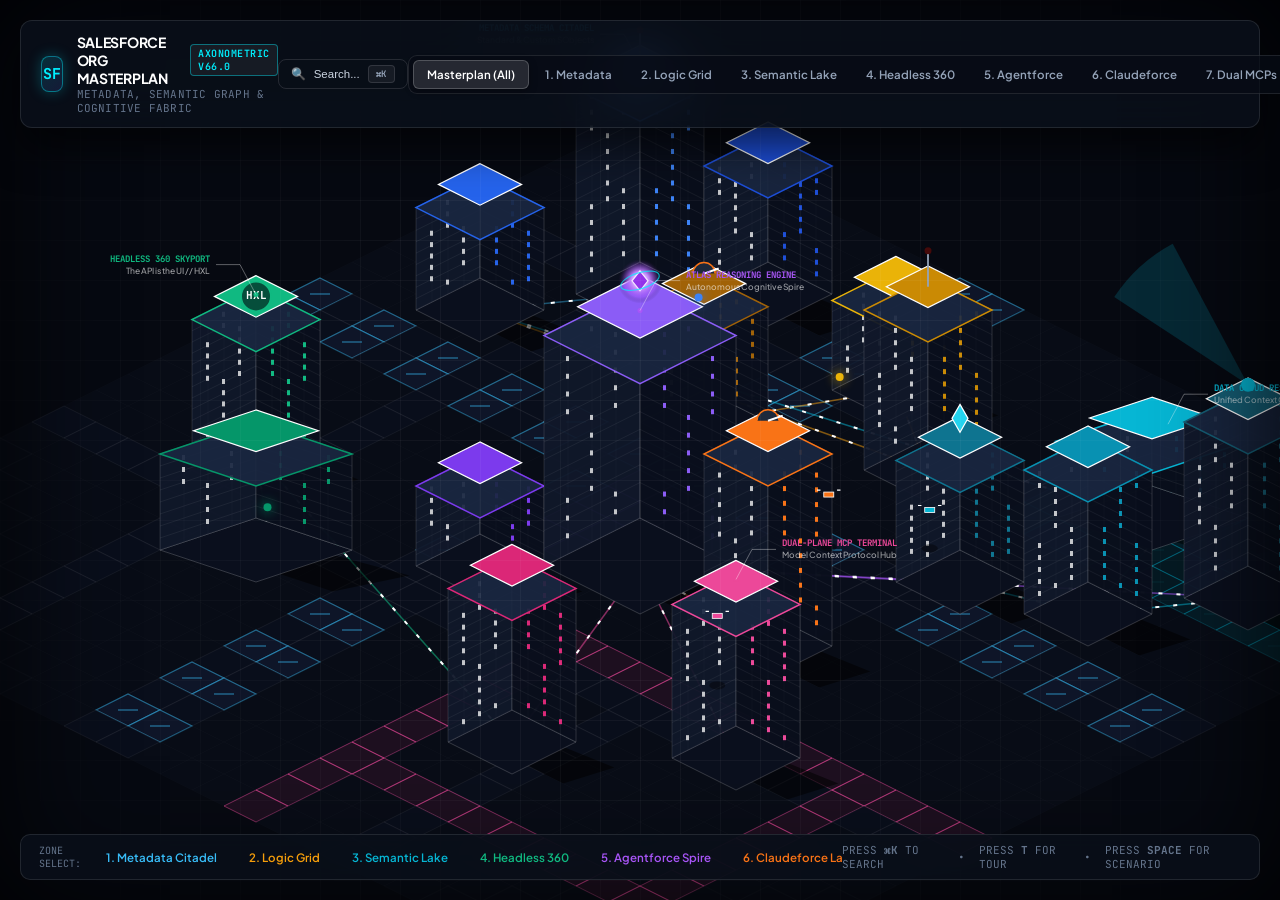
==== standalone.html @ cb97b86b "feat: Salesforce Org Axonometric Masterplan (2.5D visualizer, guided tour, command palette, simulati" ====
<!DOCTYPE html>
<html lang="en">
<head>
  <meta charset="UTF-8" />
  <meta name="viewport" content="width=device-width, initial-scale=1.0" />
  <title>Salesforce Org Axonometric Masterplan // Architectural Visualizer</title>
  <style>
    /* ==========================================================================
   Salesforce Architecture Axonometric Masterplan - Architectural Drafting UI
   Swiss International Style / Modern Architectural Axonometric Aesthetic
   ========================================================================== */

@import url('https://fonts.googleapis.com/css2?family=Plus+Jakarta+Sans:wght@300;400;500;600;700;800&family=JetBrains+Mono:ital,wght@0,300;0,400;0,500;0,600;1,400&display=swap');

:root {
  --canvas-bg: #090d16;
  --drafting-board: #060911;
  --grid-line: rgba(255, 255, 255, 0.05);
  --grid-major: rgba(255, 255, 255, 0.12);
  
  --ui-bg: rgba(10, 15, 26, 0.88);
  --ui-surface: rgba(15, 23, 40, 0.94);
  --ui-card: rgba(18, 27, 46, 0.75);
  --ui-border: rgba(255, 255, 255, 0.1);
  --ui-border-active: rgba(56, 189, 248, 0.45);

  --text-primary: #f8fafc;
  --text-secondary: #94a3b8;
  --text-muted: #64748b;

  --arch-cyan: #00f0ff;
  --arch-blue: #38bdf8;
  --arch-indigo: #6366f1;
  --arch-purple: #a855f7;
  --arch-emerald: #10b981;
  --arch-amber: #f59e0b;
  --arch-vermilion: #ff453a;
  --arch-pink: #ec4899;

  --font-sans: 'Plus Jakarta Sans', -apple-system, BlinkMacSystemFont, 'Segoe UI', sans-serif;
  --font-mono: 'JetBrains Mono', monospace;
}

*, *::before, *::after {
  box-sizing: border-box;
}

html, body {
  margin: 0;
  padding: 0;
  width: 100%;
  height: 100%;
  overflow: hidden;
  background-color: var(--drafting-board);
  color: var(--text-primary);
  font-family: var(--font-sans);
  user-select: none;
  position: relative;
  -webkit-font-smoothing: antialiased;
}

/* Background Canvas */
#city-canvas {
  position: absolute !important;
  top: 0 !important;
  left: 0 !important;
  width: 100% !important;
  height: 100% !important;
  display: block !important;
  z-index: 1 !important;
  background-color: var(--drafting-board);
  cursor: grab;
}

#city-canvas:active {
  cursor: grabbing;
}

/* Architectural Drafting Grid Overlay */
.drafting-grid {
  position: absolute;
  inset: 0;
  pointer-events: none;
  z-index: 2;
  background-image: 
    linear-gradient(to right, var(--grid-line) 1px, transparent 1px),
    linear-gradient(to bottom, var(--grid-line) 1px, transparent 1px);
  background-size: 40px 40px;
  mask-image: radial-gradient(circle at center, black 40%, transparent 95%);
  -webkit-mask-image: radial-gradient(circle at center, black 40%, transparent 95%);
  opacity: 0.8;
}

/* Drafting Vellum Vignette */
.vellum-vignette {
  position: absolute;
  inset: 0;
  pointer-events: none;
  z-index: 5;
  box-shadow: inset 0 0 120px rgba(0, 0, 0, 0.85);
}

/* Top Architectural Navigation Bar */
.arch-header {
  position: absolute;
  top: 20px;
  left: 20px;
  right: 20px;
  z-index: 25;
  display: flex;
  align-items: center;
  justify-content: space-between;
  padding: 12px 20px;
  background: var(--ui-bg);
  backdrop-filter: blur(24px);
  -webkit-backdrop-filter: blur(24px);
  border: 1px solid var(--ui-border);
  border-radius: 12px;
  box-shadow: 0 20px 40px rgba(0, 0, 0, 0.6);
}

/* Brand Identity */
.arch-brand {
  display: flex;
  align-items: center;
  gap: 14px;
}

.arch-logo {
  width: 36px;
  height: 36px;
  border-radius: 8px;
  background: linear-gradient(135deg, rgba(0, 240, 255, 0.15) 0%, rgba(99, 102, 241, 0.15) 100%);
  border: 1px solid rgba(0, 240, 255, 0.4);
  display: flex;
  align-items: center;
  justify-content: center;
  font-family: var(--font-mono);
  font-size: 15px;
  font-weight: 700;
  color: var(--arch-cyan);
  box-shadow: 0 0 14px rgba(0, 240, 255, 0.25);
}

.arch-title {
  font-size: 14px;
  font-weight: 700;
  letter-spacing: -0.02em;
  color: #ffffff;
  display: flex;
  align-items: center;
  gap: 8px;
}

.arch-subtitle {
  font-size: 11px;
  color: var(--text-muted);
  font-family: var(--font-mono);
  letter-spacing: 0.02em;
}

/* Datum Tag / Pill */
.datum-tag {
  font-size: 10px;
  font-family: var(--font-mono);
  font-weight: 600;
  padding: 2px 7px;
  border-radius: 4px;
  text-transform: uppercase;
  letter-spacing: 0.05em;
  background: rgba(255, 255, 255, 0.06);
  border: 1px solid rgba(255, 255, 255, 0.12);
  color: var(--text-secondary);
}

/* Segmented Program Filter */
.program-selector {
  display: flex;
  align-items: center;
  gap: 3px;
  background: rgba(8, 12, 22, 0.7);
  padding: 4px;
  border-radius: 9px;
  border: 1px solid var(--ui-border);
}

.program-btn {
  padding: 6px 13px;
  border-radius: 6px;
  font-size: 11.5px;
  font-weight: 600;
  color: var(--text-secondary);
  background: transparent;
  border: none;
  cursor: pointer;
  transition: all 0.15s ease;
  white-space: nowrap;
  font-family: var(--font-sans);
}

.program-btn:hover {
  color: #ffffff;
  background: rgba(255, 255, 255, 0.05);
}

.program-btn.active {
  color: #ffffff;
  background: rgba(255, 255, 255, 0.12);
  border: 1px solid rgba(255, 255, 255, 0.2);
  box-shadow: 0 2px 8px rgba(0, 0, 0, 0.3);
}

/* Action Controls */
.action-btn-primary {
  display: inline-flex;
  align-items: center;
  gap: 8px;
  padding: 7px 15px;
  border-radius: 8px;
  font-size: 12px;
  font-weight: 600;
  color: #ffffff;
  background: linear-gradient(135deg, #1e293b 0%, #0f172a 100%);
  border: 1px solid rgba(255, 255, 255, 0.15);
  cursor: pointer;
  transition: all 0.18s ease;
  box-shadow: 0 4px 12px rgba(0, 0, 0, 0.4);
}

.action-btn-primary:hover {
  border-color: var(--arch-cyan);
  background: linear-gradient(135deg, #334155 0%, #1e293b 100%);
  box-shadow: 0 0 16px rgba(0, 240, 255, 0.3);
  transform: translateY(-1px);
}

.action-btn-ghost {
  display: inline-flex;
  align-items: center;
  gap: 6px;
  padding: 7px 12px;
  border-radius: 8px;
  font-size: 12px;
  font-weight: 500;
  color: var(--text-secondary);
  background: transparent;
  border: 1px solid transparent;
  cursor: pointer;
  transition: all 0.15s ease;
}

.action-btn-ghost:hover {
  color: #ffffff;
  background: rgba(255, 255, 255, 0.06);
  border-color: rgba(255, 255, 255, 0.1);
}

/* Slide-Over Architectural Dossier (Right) */
#building-inspector {
  position: absolute;
  top: 88px;
  right: 20px;
  bottom: 68px;
  width: 440px;
  max-width: calc(100vw - 40px);
  z-index: 35;
  background: var(--ui-surface);
  backdrop-filter: blur(28px);
  -webkit-backdrop-filter: blur(28px);
  border: 1px solid var(--ui-border);
  border-radius: 14px;
  box-shadow: 0 30px 60px rgba(0, 0, 0, 0.75), 0 0 30px rgba(0, 0, 0, 0.5);
  display: flex;
  flex-direction: column;
  overflow: hidden;
  animation: slide-drawer 0.28s cubic-bezier(0.16, 1, 0.3, 1);
}

@keyframes slide-drawer {
  from { transform: translateX(50px); opacity: 0; }
  to { transform: translateX(0); opacity: 1; }
}

/* Bottom Architectural Scale & Quick-Jump Dock */
.arch-dock {
  position: absolute;
  bottom: 20px;
  left: 20px;
  right: 20px;
  z-index: 25;
  display: flex;
  align-items: center;
  justify-content: space-between;
  padding: 8px 18px;
  background: var(--ui-bg);
  backdrop-filter: blur(24px);
  border: 1px solid var(--ui-border);
  border-radius: 10px;
  font-size: 11.5px;
}

/* Active Simulation Toast */
#sim-banner {
  position: absolute;
  top: 92px;
  left: 50%;
  transform: translateX(-50%);
  z-index: 40;
  width: 90%;
  max-width: 660px;
  background: rgba(9, 14, 26, 0.95);
  backdrop-filter: blur(24px);
  border: 1px solid var(--arch-emerald);
  border-radius: 10px;
  padding: 14px 20px;
  box-shadow: 0 20px 50px rgba(0, 0, 0, 0.8), 0 0 30px rgba(16, 185, 129, 0.25);
  animation: banner-drop 0.25s cubic-bezier(0.16, 1, 0.3, 1);
}

@keyframes banner-drop {
  from { transform: translate(-50%, -25px); opacity: 0; }
  to { transform: translate(-50%, 0); opacity: 1; }
}

/* Modal Overlay & Studio Showcase */
.modal-overlay {
  position: fixed;
  inset: 0;
  z-index: 60;
  background: rgba(3, 5, 12, 0.88);
  backdrop-filter: blur(20px);
  -webkit-backdrop-filter: blur(20px);
  display: flex;
  align-items: center;
  justify-content: center;
  padding: 28px;
  animation: modal-fade 0.2s ease;
}

@keyframes modal-fade {
  from { opacity: 0; }
  to { opacity: 1; }
}

.modal-window {
  width: 100%;
  max-width: 1160px;
  height: 88vh;
  background: var(--ui-surface);
  border: 1px solid rgba(255, 255, 255, 0.15);
  border-radius: 16px;
  box-shadow: 0 35px 80px rgba(0, 0, 0, 0.9), 0 0 50px rgba(0, 240, 255, 0.15);
  display: flex;
  flex-direction: column;
  overflow: hidden;
}

/* Architectural Card */
.arch-card {
  background: var(--ui-card);
  border: 1px solid var(--ui-border);
  border-radius: 10px;
  padding: 16px;
  transition: all 0.2s ease;
}

.arch-card:hover {
  border-color: var(--ui-border-active);
  background: rgba(22, 33, 56, 0.8);
}

/* Code & Schema Previews */
pre {
  margin: 0;
  padding: 16px;
  background: #050811 !important;
  border: 1px solid rgba(255, 255, 255, 0.08);
  border-radius: 8px;
  overflow-x: auto;
}

code {
  font-family: var(--font-mono);
  font-size: 11.5px;
  line-height: 1.65;
}

/* Guaranteed Utilities */
.hidden { display: none !important; }
.flex { display: flex; }
.flex-col { flex-direction: column; }
.items-center { align-items: center; }
.justify-between { justify-content: space-between; }
.gap-1 { gap: 4px; }
.gap-2 { gap: 8px; }
.gap-3 { gap: 12px; }
.gap-4 { gap: 16px; }
.flex-1 { flex: 1 1 0%; }
.overflow-y-auto { overflow-y: auto; }
.overflow-hidden { overflow: hidden; }

/* Custom Scrollbars */
::-webkit-scrollbar {
  width: 5px;
  height: 5px;
}

::-webkit-scrollbar-track {
  background: transparent;
}

::-webkit-scrollbar-thumb {
  background: rgba(255, 255, 255, 0.18);
  border-radius: 3px;
}

::-webkit-scrollbar-thumb:hover {
  background: rgba(255, 255, 255, 0.35);
}

/* Guided Tour & Simulation Controller Animations */
@keyframes tour-slide-up {
  from { transform: translate(-50%, 40px); opacity: 0; }
  to { transform: translate(-50%, 0); opacity: 1; }
}

@keyframes sim-fade {
  from { transform: translate(-50%, -20px); opacity: 0; }
  to { transform: translate(-50%, 0); opacity: 1; }
}

/* Command Palette Styling */
.palette-window {
  animation: palette-drop 0.2s cubic-bezier(0.16, 1, 0.3, 1);
}

@keyframes palette-drop {
  from { transform: translateY(-20px) scale(0.98); opacity: 0; }
  to { transform: translateY(0) scale(1); opacity: 1; }
}

.palette-item:hover {
  background: rgba(56, 189, 248, 0.08);
}

  </style>
</head>
<body>

  <!-- Fullscreen Axonometric Drafting Canvas -->
  <canvas id="city-canvas"></canvas>

  <!-- Architectural Drafting Grid Overlay -->
  <div class="drafting-grid"></div>

  <!-- Vellum Edge Vignette -->
  <div class="vellum-vignette"></div>

  <!-- Top Architectural Navigation Bar -->
  <header class="arch-header">
    <!-- Brand & Masterplan Identification -->
    <div class="arch-brand">
      <div class="arch-logo">SF</div>
      <div>
        <div class="arch-title">
          <span>SALESFORCE ORG MASTERPLAN</span>
          <span class="datum-tag" style="border-color: rgba(0, 240, 255, 0.4); color: #00f0ff;">AXONOMETRIC v66.0</span>
        </div>
        <div class="arch-subtitle">METADATA, SEMANTIC GRAPH & COGNITIVE FABRIC</div>
      </div>
    </div>

    <!-- Quick Search Command Button -->
    <button id="btn-open-search" class="action-btn-ghost" style="border: 1px solid rgba(255, 255, 255, 0.12); padding: 5px 12px; gap: 8px;" title="Universal Search (⌘K)">
      <span>🔍</span>
      <span style="font-size: 11.5px; color: #cbd5e1;">Search...</span>
      <span class="datum-tag" style="font-size: 9px;">⌘K</span>
    </button>

    <!-- Architectural Zoning / District Filter -->
    <div class="program-selector">
      <button data-filter="all" class="filter-btn program-btn active">Masterplan (All)</button>
      <button data-filter="metadata" class="filter-btn program-btn">1. Metadata</button>
      <button data-filter="automation" class="filter-btn program-btn">2. Logic Grid</button>
      <button data-filter="semantic" class="filter-btn program-btn">3. Semantic Lake</button>
      <button data-filter="headless" class="filter-btn program-btn">4. Headless 360</button>
      <button data-filter="agentforce" class="filter-btn program-btn">5. Agentforce</button>
      <button data-filter="claudeforce" class="filter-btn program-btn">6. Claudeforce</button>
      <button data-filter="mcp" class="filter-btn program-btn">7. Dual MCPs</button>
    </div>

    <!-- Architectural Controls & Studio -->
    <div style="display: flex; align-items: center; gap: 8px;">
      <button id="btn-start-tour" class="action-btn-primary" style="background: linear-gradient(135deg, #0284c7 0%, #0369a1 100%); border-color: rgba(56, 189, 248, 0.4);" title="Start Guided Architectural Tour (T)">
        <span>🧭</span>
        <span>Guided Tour</span>
      </button>

      <button id="btn-open-academy" class="action-btn-primary" style="background: linear-gradient(135deg, #4f46e5 0%, #3730a3 100%); border-color: rgba(99, 102, 241, 0.4);">
        <span>🏛️</span>
        <span>Concept Studio</span>
      </button>

      <button id="btn-run-simulation" class="action-btn-primary" style="background: linear-gradient(135deg, #059669 0%, #065f46 100%); border-color: rgba(16, 185, 129, 0.4);">
        <span>⚡</span>
        <span>Interactive Scenario</span>
      </button>

      <button id="btn-toggle-callouts" class="action-btn-ghost" title="Toggle Architectural Callouts">
        📐 Callouts
      </button>

      <button id="btn-shortcuts" class="action-btn-ghost" title="Keyboard Shortcuts (?)">
        ⌨️
      </button>

      <button id="btn-toggle-sound" class="action-btn-ghost">
        🔊
      </button>

      <button id="btn-center-camera" class="action-btn-ghost" title="Center View (C)">
        🎯
      </button>
    </div>
  </header>

  <!-- Interactive Simulation Controller Container -->
  <div id="simulation-controller-container" class="hidden"></div>

  <!-- Guided Tour Container -->
  <div id="guided-tour-container" class="hidden"></div>

  <!-- Command Palette Modal -->
  <div id="command-palette-modal" class="hidden"></div>

  <!-- Slide-Over Architectural Dossier -->
  <aside id="building-inspector" class="hidden"></aside>

  <!-- Bottom Architectural Dock & Scale -->
  <footer class="arch-dock">
    <div style="display: flex; align-items: center; gap: 6px; overflow-x: auto;">
      <span style="font-size: 10px; color: #64748b; font-family: 'JetBrains Mono', monospace; text-transform: uppercase; margin-right: 6px;">ZONE SELECT:</span>
      <button data-target="b_standard_objects" class="district-jump-btn program-btn" style="color: #38bdf8;">1. Metadata Citadel</button>
      <button data-target="b_apex_foundry" class="district-jump-btn program-btn" style="color: #f59e0b;">2. Logic Grid</button>
      <button data-target="b_data_lake" class="district-jump-btn program-btn" style="color: #06b6d4;">3. Semantic Lake</button>
      <button data-target="b_headless_gateway" class="district-jump-btn program-btn" style="color: #10b981;">4. Headless 360</button>
      <button data-target="b_agentforce_core" class="district-jump-btn program-btn" style="color: #a855f7;">5. Agentforce Spire</button>
      <button data-target="b_claudeforce_lab" class="district-jump-btn program-btn" style="color: #f97316;">6. Claudeforce Lab</button>
      <button data-target="b_mcp_context" class="district-jump-btn program-btn" style="color: #ec4899;">7. Dual MCPs</button>
    </div>
    <div style="display: flex; align-items: center; gap: 14px; font-size: 11px; color: #64748b; font-family: 'JetBrains Mono', monospace;">
      <span>PRESS <strong>⌘K</strong> TO SEARCH</span> • <span>PRESS <strong>T</strong> FOR TOUR</span> • <span>PRESS <strong>SPACE</strong> FOR SCENARIO</span>
    </div>
  </footer>

  <!-- Architectural Concept Studio Modal -->
  <div id="concept-modal" class="hidden"></div>

  <!-- Keyboard Shortcuts Cheatsheet Modal -->
  <div id="shortcuts-modal" class="hidden"></div>

  <script>
    
(function() {
  /**
 * Synthesized 8-Bit Web Audio API Sound System
 * Zero external audio files required. Crisp retro synthesizer sound fx.
 */

class SoundFx {
  constructor() {
    this.ctx = null;
    this.muted = false;
    this.initialized = false;
  }

  init() {
    if (this.initialized) return;
    try {
      const AudioContext = window.AudioContext || window.webkitAudioContext;
      if (AudioContext) {
        this.ctx = new AudioContext();
        this.initialized = true;
      }
    } catch (e) {
      console.warn('Web Audio not supported or blocked:', e);
    }
  }

  toggleMute() {
    this.muted = !this.muted;
    return this.muted;
  }

  playBeep(freq = 440, duration = 0.08, type = 'square', gainVal = 0.08) {
    if (this.muted) return;
    this.init();
    if (!this.ctx) return;

    if (this.ctx.state === 'suspended') {
      this.ctx.resume();
    }

    try {
      const osc = this.ctx.createOscillator();
      const gain = this.ctx.createGain();

      osc.type = type;
      osc.frequency.setValueAtTime(freq, this.ctx.currentTime);

      gain.gain.setValueAtTime(gainVal, this.ctx.currentTime);
      gain.gain.exponentialRampToValueAtTime(0.0001, this.ctx.currentTime + duration);

      osc.connect(gain);
      gain.connect(this.ctx.destination);

      osc.start();
      osc.stop(this.ctx.currentTime + duration);
    } catch (e) {
      // Audio autoplay policy catch
    }
  }

  click() {
    this.playBeep(520, 0.05, 'triangle', 0.06);
  }

  buildingSelect() {
    if (this.muted) return;
    this.playBeep(440, 0.06, 'square', 0.08);
    setTimeout(() => this.playBeep(660, 0.09, 'square', 0.08), 50);
  }

  districtSelect() {
    if (this.muted) return;
    this.playBeep(330, 0.06, 'triangle', 0.08);
    setTimeout(() => this.playBeep(495, 0.06, 'triangle', 0.08), 60);
    setTimeout(() => this.playBeep(660, 0.12, 'square', 0.09), 120);
  }

  pulse() {
    if (this.muted) return;
    this.playBeep(880, 0.04, 'sine', 0.04);
  }

  simulationStep() {
    if (this.muted) return;
    this.playBeep(587.33, 0.08, 'sawtooth', 0.06);
    setTimeout(() => this.playBeep(880, 0.1, 'square', 0.07), 70);
  }

  openModal() {
    if (this.muted) return;
    this.playBeep(392, 0.05, 'triangle', 0.06);
    setTimeout(() => this.playBeep(523.25, 0.08, 'triangle', 0.07), 50);
    setTimeout(() => this.playBeep(784, 0.12, 'square', 0.08), 100);
  }

  closeModal() {
    if (this.muted) return;
    this.playBeep(659.25, 0.05, 'triangle', 0.06);
    setTimeout(() => this.playBeep(440, 0.08, 'triangle', 0.05), 50);
  }
}

const sfx = new SoundFx();

  /**
 * City layout grid definition for 2.5D Isometric Salesforce Org Visualizer.
 * 28x28 isometric grid with thematic districts, roads, waterways, and conduits.
 */

const GRID_SIZE = 28;
const TILE_WIDTH = 64;
const TILE_HEIGHT = 32;

// Tile types:
// 0: Grass / Cyber Turf
// 1: Paved Road
// 2: Glowing Fiber-Optic Data Highway
// 3: Water (Data Lake Reservoir)
// 4: Building Foundation / Concrete Pad
// 5: Tech Plaza / Stone Cobble
// 6: Maglev Transit Track

function generateTileMap() {
  const map = [];
  for (let y = 0; y < GRID_SIZE; y++) {
    const row = [];
    for (let x = 0; x < GRID_SIZE; x++) {
      // Default ground
      let type = 0;

      // Data Lake reservoir in North-East (x >= 18 and y <= 8)
      if (x >= 18 && y <= 6) {
        type = 3;
      }

      // Main East-West Highway (y = 10, y = 11)
      if (y === 10 || y === 11) {
        type = (x % 2 === 0) ? 2 : 1;
      }

      // Main North-South Highway (x = 10, x = 11)
      if (x === 10 || x === 11) {
        type = (y % 2 === 0) ? 2 : 1;
      }

      // Secondary roads
      if (y === 5 || y === 18) {
        if (type !== 3) type = 1;
      }
      if (x === 5 || x === 18) {
        if (type !== 3) type = 1;
      }

      // Maglev Track to MCP Interchange (South-East loop)
      if ((x >= 15 && y >= 17) && (x === 15 || y === 17 || x === 24 || y === 24)) {
        type = 6;
      }

      // Central Agentforce Plaza (x: 10-15, y: 10-15)
      if (x >= 11 && x <= 14 && y >= 11 && y <= 14) {
        type = 5;
      }

      row.push(type);
    }
    map.push(row);
  }
  return map;
}

const DRONE_PATHS = [
  // Kaveri Autonomous Drone: Semantic Harbor -> Agentforce Core -> Headless 360
  [
    { x: 19, y: 4 },
    { x: 18, y: 8 },
    { x: 13, y: 12 },
    { x: 6, y: 18 },
    { x: 3, y: 15 },
    { x: 13, y: 12 }
  ],
  // Claudeforce Co-Pilot Drone: Claudeforce Lab -> Apex Foundry -> Metadata Citadel
  [
    { x: 17, y: 13 },
    { x: 14, y: 5 },
    { x: 4, y: 4 },
    { x: 10, y: 12 },
    { x: 17, y: 13 }
  ],
  // MCP Transit Shuttle: MCP Interchange -> Agentforce -> Security Citadel
  [
    { x: 16, y: 20 },
    { x: 20, y: 17 },
    { x: 12, y: 12 },
    { x: 6, y: 2 },
    { x: 16, y: 20 }
  ]
];

  const METADATA_CATALOG = {
  districts: {
    metadata: {
      id: 'metadata',
      name: 'Metadata Citadel',
      subtitle: 'Schema, SObjects & Security Perimeter',
      badgeColor: '#3b82f6',
      icon: '🏢',
      description: 'The declarative backbone of Salesforce. Defines standard and custom schema objects, relationships, fields, validation logic, and the security trust perimeter (Profiles, Permission Sets, FLS, and OWD).'
    },
    automation: {
      id: 'automation',
      name: 'Logic & Automation Grid',
      subtitle: 'Apex, Flows & Event-Driven Engine',
      badgeColor: '#eab308',
      icon: '⚡',
      description: 'The execution powerhouse. Orchestrates business rules through transactional Apex (WITH USER_MODE), asynchronous queues, autolaunched Flows, and high-throughput Platform Events.'
    },
    semantic: {
      id: 'semantic',
      name: 'Data Cloud & Semantic Harbor',
      subtitle: 'DLOs, DMOs, Identity Resolution & Vectors',
      badgeColor: '#06b6d4',
      icon: '🌊',
      description: 'The semantic context layer. Ingests poly-cloud data into Data Lake Objects (DLOs), harmonizes them into Data Model Objects (DMOs), unifies identities into a Golden Record, computes Calculated Insights, and indexes unstructured assets into Vector RAG.'
    },
    headless: {
      id: 'headless',
      name: 'Headless 360 Skyport',
      subtitle: 'Decoupled HXL, GraphQL & Composable APIs',
      badgeColor: '#10b981',
      icon: '🚀',
      description: 'The API is the UI. Decouples the Customer 360 from browser DOMs (LEX), powering headless experiences across Slack, mobile consoles, custom React frontends, and external client agents with microsecond latency.'
    },
    agentforce: {
      id: 'agentforce',
      name: 'Agentforce Autonomous Hub',
      subtitle: 'Atlas Reasoning Engine, Topics & Guardrails',
      badgeColor: '#8b5cf6',
      icon: '🤖',
      description: 'Salesforce autonomous AI agent headquarters. Powered by the Atlas Reasoning Engine, orchestrating autonomous SDR and service coworkers (like Kaveri) grounded in Data Cloud and governed by the Einstein Trust Layer.'
    },
    claudeforce: {
      id: 'claudeforce',
      name: 'Claudeforce Research Complex',
      subtitle: 'Anthropic Claude 3.5 Multi-Modal Co-Intelligence',
      badgeColor: '#f97316',
      icon: '🧠',
      description: 'Advanced cognitive observatory fusing Anthropic Claude 3.5 Sonnet and Haiku with Salesforce. Excels at multi-modal document reasoning (invoices, manifests, PDFs), deep Apex code synthesis, and natural language SOQL.'
    },
    mcp: {
      id: 'mcp',
      name: 'MCP & API Interchange',
      subtitle: 'Dual-Plane MCP Servers & Modern Protocols',
      badgeColor: '#ec4899',
      icon: '🔌',
      description: 'The universal AI-CRM connective tissue. Implements the Dual-Plane Model Context Protocol (Plane 1 Data 360 for Context, Plane 2 Headless 360 for Action), along with GraphQL, Tooling, Composite, and Pub/Sub gRPC APIs.'
    }
  },

  buildings: [
    {
      id: 'b_standard_objects',
      districtId: 'metadata',
      name: 'Standard Objects Tower',
      type: 'skyscraper',
      subtitle: 'Account, Contact, Opportunity, Case, Lead',
      floors: 64,
      gridX: 4,
      gridY: 4,
      width: 2,
      height: 2,
      color: '#3b82f6',
      roofType: 'antenna',
      relationships: ['b_custom_objects', 'b_security_fortress', 'b_flow_powerhouse'],
      tags: ['SObject', 'Schema', 'Core CRM', 'Relational'],
      summary: 'The bedrock relational entities powering CRM data structures, standard relationship graphs, and transactional auditing.',
      metrics: { records: '1.4M', fields: 420, relationships: 18, apiVersions: 'v66.0' },
      schemaSnippet: `<!-- Account.object-meta.xml -->
<CustomObject xmlns="http://soap.sforce.com/2006/04/metadata">
    <enableFeeds>true</enableFeeds>
    <enableHistory>true</enableHistory>
    <sharingModel>Private</sharingModel>
    <fields>
        <fullName>Industry_Vertical__c</fullName>
        <type>Picklist</type>
        <valueSet>
            <valueSetDefinition>
                <value><fullName>ColdChain_Logistics</fullName><default>true</default></value>
                <value><fullName>Biotech_LifeSciences</fullName><default>false</default></value>
                <value><fullName>Depot_Energy</fullName><default>false</default></value>
            </valueSetDefinition>
        </valueSet>
    </fields>
</CustomObject>`,
      explanation: 'Standard Objects form the core domain models of Salesforce CRM. Each object is fully auditable with Field History Tracking, System Modstamp, and deterministic relationships (Lookups and Master-Detail).'
    },
    {
      id: 'b_custom_objects',
      districtId: 'metadata',
      name: 'Custom Objects Works (__c)',
      type: 'factory',
      subtitle: 'INDRA_Shipment__c, Depot_Asset__c, Sensor_Reading__c',
      floors: 32,
      gridX: 2,
      gridY: 7,
      width: 2,
      height: 2,
      color: '#2563eb',
      roofType: 'smokestack',
      relationships: ['b_standard_objects', 'b_data_lake', 'b_apex_foundry'],
      tags: ['Custom SObject', 'Schema', 'Foreign Keys', '__c'],
      summary: 'Custom schema factory tailoring Salesforce to specific enterprise domains like freight linehauls, cold-chain telemetry, and EV chargers.',
      metrics: { customObjects: 48, customFields: 680, junctionObjects: 6 },
      schemaSnippet: `// SOQL Query for Custom Object Relationship Graph
SELECT Id, Name, INDRA_Consignee__r.Name, 
       INDRA_Origin_Depot__r.Depot_Code__c,
       INDRA_Temp_Excursion_Flag__c,
       (SELECT Id, StageName, Amount FROM Opportunities__r)
FROM INDRA_Shipment__c
WHERE INDRA_Status__c = 'In_Transit'
  AND INDRA_Priority__c = 'Critical_Medical'`,
      explanation: 'Custom Objects (__c) extend Salesforce with bespoke tables, rollup summary fields, formula fields, and Master-Detail cascades that enforce referential integrity across business units.'
    },
    {
      id: 'b_security_fortress',
      districtId: 'metadata',
      name: 'Security & Governance Citadel',
      type: 'fortress',
      subtitle: 'Profiles, Permission Sets, FLS & OWD Moat',
      floors: 40,
      gridX: 6,
      gridY: 2,
      width: 2,
      height: 2,
      color: '#1d4ed8',
      roofType: 'dome',
      relationships: ['b_standard_objects', 'b_headless_gateway', 'b_mcp_headless'],
      tags: ['Security', 'FLS', 'OWD', 'PermSets', 'Shield'],
      summary: 'Enforces the enterprise trust perimeter. Field-Level Security (FLS), Row-Level Sharing, and Session-based Permission Sets guarantee zero unauthorized data leakage.',
      metrics: { permSets: 84, sharingRules: 32, owdStrictness: 'High (Private)', shieldActive: true },
      schemaSnippet: `<!-- Harbor_Care_Concierge.permissionset-meta.xml -->
<PermissionSet xmlns="http://soap.sforce.com/2006/04/metadata">
    <hasActivationRequired>false</hasActivationRequired>
    <label>Harbor Care Concierge Specialist</label>
    <fieldPermissions>
        <editable>true</editable>
        <field>INDRA_Shipment__c.Temp_Excursion_Flag__c</field>
        <readable>true</readable>
    </fieldPermissions>
    <objectPermissions>
        <allowCreate>true</allowCreate>
        <allowDelete>false</allowDelete>
        <allowEdit>true</allowEdit>
        <allowRead>true</allowRead>
        <object>INDRA_Shipment__c</object>
    </objectPermissions>
</PermissionSet>`,
      explanation: 'Salesforce security applies multi-layered enforcement: Org-Wide Defaults (OWD) establish the baseline privacy, Role Hierarchies open vertical access, Sharing Rules provide lateral access, and Permission Sets control FLS and CRUD per field.'
    },
    {
      id: 'b_flow_powerhouse',
      districtId: 'automation',
      name: 'Flow Hydro-Automation Plant',
      type: 'substation',
      subtitle: 'Record-Triggered, Screen & Orchestrator Flows',
      floors: 28,
      gridX: 11,
      gridY: 3,
      width: 2,
      height: 2,
      color: '#eab308',
      roofType: 'solar',
      relationships: ['b_apex_foundry', 'b_events_hub', 'b_agentforce_core'],
      tags: ['Flow', 'Declarative Logic', 'Orchestration', 'Async'],
      summary: 'Visual declarative execution engine processing millions of transactions per day, with sub-flow modularity and deterministic rollback capabilities.',
      metrics: { activeFlows: 112, orchestrations: 8, avgExecTime: '34ms' },
      schemaSnippet: `<!-- Flow Definition (Snippet) -->
<Flow xmlns="http://soap.sforce.com/2006/04/metadata">
    <apiVersion>66.0</apiVersion>
    <processType>AutoLaunchedFlow</processType>
    <start>
        <object>INDRA_Shipment__c</object>
        <recordTriggerType>Update</recordTriggerType>
        <triggerType>RecordAfterSave</triggerType>
        <filters>
            <field>Temp_Excursion_Flag__c</field>
            <operator>EqualTo</operator>
            <value><booleanValue>true</booleanValue></value>
        </filters>
    </start>
    <actionCalls>
        <name>Trigger_Harbor_Care_Rescue</name>
        <actionName>INDRA_UnifiedContextService</actionName>
        <actionType>apex</actionType>
    </actionCalls>
</Flow>`,
      explanation: 'Flows provide declarative visual automation. Record-Triggered Flows run Before-Save (for high-speed field updates) and After-Save (for cross-object logic and publishing Platform Events).'
    },
    {
      id: 'b_apex_foundry',
      districtId: 'automation',
      name: 'Apex Foundry & Queueables',
      type: 'foundry',
      subtitle: 'Service Layer (WITH USER_MODE), Batch & Triggers',
      floors: 50,
      gridX: 14,
      gridY: 5,
      width: 2,
      height: 2,
      color: '#ca8a04',
      roofType: 'antenna',
      relationships: ['b_flow_powerhouse', 'b_mcp_headless', 'b_claudeforce_lab'],
      tags: ['Apex', 'OOP', 'WITH USER_MODE', 'Batchable', 'Queueable'],
      summary: 'The strongly-typed Java-like execution engine running in multi-tenant isolation, enforcing governor limits, heap boundaries, and secure query modes.',
      metrics: { codeCoverage: '94%', classes: 320, triggers: 12, queueableDepth: 5 },
      schemaSnippet: `public with sharing class INDRA_UnifiedContextService {
    @InvocableMethod(label='Dispatch Cold-Chain Rescue' category='Agentforce')
    public static List<RescueResult> executeRescue(List<RescueRequest> requests) {
        List<RescueResult> results = new List<RescueResult>();
        for (RescueRequest req : requests) {
            // Enforce compile-time user mode security
            INDRA_Care_Case__c careCase = new INDRA_Care_Case__c(
                Shipment__c = req.shipmentId,
                Severity__c = 'Critical_P0',
                Protocol__c = 'GHMC_Monsoon_Rescue'
            );
            insert as user careCase;
            
            // Fire event for real-time Headless 360 notification
            EventBus.publish(new INDRA_Care_Signal__e(
                Case_Id__c = careCase.Id,
                Household_Id__c = req.householdId
            ));
            results.add(new RescueResult(careCase.Id, true));
        }
        return results;
    }
}`,
      explanation: 'Apex code powers complex backend enterprise logic. Modern best practices enforce "WITH USER_MODE" and "as user" syntax to automatically respect Field-Level Security and Sharing Rules without manual checks.'
    },
    {
      id: 'b_events_hub',
      districtId: 'automation',
      name: 'Platform Event Bus & CDC Relay',
      type: 'transmitter',
      subtitle: 'High-Volume Events, Change Data Capture & Pub/Sub',
      floors: 36,
      gridX: 9,
      gridY: 7,
      width: 2,
      height: 2,
      color: '#a16207',
      roofType: 'radar',
      relationships: ['b_flow_powerhouse', 'b_headless_gateway', 'b_mcp_headless'],
      tags: ['Platform Events', 'CDC', 'Event-Driven', 'Kafka Backbone', 'gRPC'],
      summary: 'The event-driven messaging backbone built on Apache Kafka, broadcasting state changes to external subscribers with 72-hour replay retention.',
      metrics: { eventsPerDay: '8.4M', latency: '12ms', retentionHours: 72 },
      schemaSnippet: `<!-- INDRA_Care_Signal__e.object-meta.xml -->
<CustomObject xmlns="http://soap.sforce.com/2006/04/metadata">
    <deploymentStatus>Deployed</deploymentStatus>
    <eventType>HighVolume</eventType>
    <label>INDRA Care Signal</label>
    <fields>
        <fullName>Household_Id__c</fullName>
        <type>Text</type>
        <length>50</length>
    </fields>
    <fields>
        <fullName>Payload_JSON__c</fullName>
        <type>LongTextArea</type>
        <length>131072</length>
    </fields>
</CustomObject>`,
      explanation: 'Platform Events decouple producers and consumers. External microservices subscribe via the modern Pub/Sub API over gRPC, streaming delta events without polling.'
    },
    {
      id: 'b_data_lake',
      districtId: 'semantic',
      name: 'Data Lake Reservoirs (DLOs)',
      type: 'lake_docks',
      subtitle: 'Raw Streaming & Batch Ingestion from Poly-Clouds',
      floors: 24,
      gridX: 19,
      gridY: 3,
      width: 3,
      height: 2,
      color: '#06b6d4',
      roofType: 'water_basin',
      relationships: ['b_harmonizer', 'b_calculated_insights', 'b_mcp_context'],
      tags: ['Data Cloud', 'DLO', 'Zero-Copy', 'Lakehouse', 'BigQuery'],
      summary: 'Ingests petabyte-scale telemetry, Snowflake/BigQuery Zero-Copy shares, IoT telematics, and web clickstreams into raw immutable Data Lake Objects.',
      metrics: { ingestedGB: '480 TB', streams: 14, zeroCopyShares: 4 },
      schemaSnippet: `// Data Lake Object (DLO) Schema Mapping
{
  "dlo_name": "DLO_Shipment_Telemetry__dll",
  "source": "Kafka_Fleet_Telemetry_Topic",
  "fields": [
    { "name": "Telemetry_UUID", "type": "Text", "pk": true },
    { "name": "Depot_ID", "type": "Text" },
    { "name": "Temp_Celsius", "type": "Number" },
    { "name": "Grid_Load_kW", "type": "Number" },
    { "name": "Ingestion_Timestamp", "type": "DateTime" }
  ]
}`,
      explanation: 'Data Lake Objects (DLOs) preserve raw data as ingested from external sources without mutation, supporting real-time streaming ingestion and Zero-Copy data virtualization from Snowflake or Google BigQuery.'
    },
    {
      id: 'b_harmonizer',
      districtId: 'semantic',
      name: 'Identity Resolution & DMO Refinery',
      type: 'refinery',
      subtitle: 'Unified Individual Graph, Golden Record & Standard DMOs',
      floors: 45,
      gridX: 21,
      gridY: 7,
      width: 2,
      height: 2,
      color: '#0891b2',
      roofType: 'pipes',
      relationships: ['b_data_lake', 'b_vector_vault', 'b_mcp_context'],
      tags: ['Semantic Layer', 'DMO', 'Identity Resolution', 'Golden Record', 'Graph'],
      summary: 'Harmonizes raw DLOs into the CIM (Cloud Information Model) Standard DMOs and runs probabilistic & deterministic rules to unify fragmented customer identities into a single Golden Record.',
      metrics: { matchRate: '96.2%', unifiedIndividuals: '420K', rulesActive: 5 },
      schemaSnippet: `// Identity Resolution Rule Spec
{
  "ruleset": "Unified_Individual_Ruleset",
  "match_rules": [
    {
      "type": "Deterministic",
      "fields": ["NormalizedPhone_E164", "NormalizedEmail"]
    },
    {
      "type": "Probabilistic",
      "fields": ["FuzzyName_JaroWinkler_0.85", "ExactPostalCode"]
    }
  ],
  "survivorship": {
    "Name": "MostFrequentlyOccurring",
    "ContactPoints": "PreserveAllActiveVerified"
  }
}`,
      explanation: 'Identity Resolution bridges the gap between B2B and B2C identities. A single individual (e.g. Dr. Meera Reddy) across an enterprise CRM contact, an e-commerce consignee, and a clinic account is unified into a single Unified Individual UID.'
    },
    {
      id: 'b_vector_vault',
      districtId: 'semantic',
      name: 'Vector & Embedding RAG Vault',
      type: 'vault',
      subtitle: 'Semantic Search, Hybrid RAG & Knowledge Embeddings',
      floors: 38,
      gridX: 18,
      gridY: 8,
      width: 2,
      height: 2,
      color: '#0e7490',
      roofType: 'crystal',
      relationships: ['b_harmonizer', 'b_agentforce_core', 'b_claudeforce_lab'],
      tags: ['Vector DB', 'RAG', 'Embeddings', 'Unstructured Data', 'Semantic'],
      summary: 'Stores high-dimensional vector embeddings of enterprise SOPs, flood contingency protocols, and clinical service guidelines to ground AI agents without hallucination.',
      metrics: { vectorDimensions: 1536, indexedDocs: 12400, searchLatency: '18ms' },
      schemaSnippet: `// Hybrid Vector RAG Query via Data Cloud Search API
POST /api/v1/search/retrievers/SOP_ColdChain_Retriever/query
{
  "query": "Waterlogging protocol cold-chain temperature excursion Banjara Hills",
  "topK": 3,
  "filter": "Document_Type__c = 'Disaster_SOP'",
  "hybrid_weights": {
    "dense_vector": 0.7,
    "bm25_keyword": 0.3
  }
}`,
      explanation: 'Vector Search indexes unstructured PDFs, knowledge articles, and manuals. When an AI agent encounters a real-world exception, it retrieves chunked context with semantic similarity to ground reasoning.'
    },
    {
      id: 'b_calculated_insights',
      districtId: 'semantic',
      name: 'Calculated Insights Lighthouse',
      type: 'lighthouse',
      subtitle: 'Real-Time Cross-Cloud Aggregation & Care Risk Scores',
      floors: 55,
      gridX: 23,
      gridY: 4,
      width: 2,
      height: 2,
      color: '#155e75',
      roofType: 'beacon',
      relationships: ['b_data_lake', 'b_harmonizer', 'b_agentforce_core'],
      tags: ['Calculated Insights', 'SQL', 'Metrics', 'Real-Time Scoring', 'Streaming'],
      summary: 'Continuously aggregates cross-cloud metrics across billions of records, delivering real-time scores (such as Household Care Risk and Depot Grid Stress) directly to agents.',
      metrics: { activeCIs: 34, refreshFrequency: 'Streaming & 1-Hour Batch' },
      schemaSnippet: `// Calculated Insight SQL Definition
SELECT 
    UnifiedIndividual__dlm.Id__c as UnifiedId__c,
    MAX(INDRA_Shipment__dlm.Temp_Excursion__c) as MaxTempExcursion__c,
    COUNT(Case__dlm.Id__c) as RecentCasesCount__c,
    (COUNT(Case__dlm.Id__c) * 1.5 + MAX(INDRA_Shipment__dlm.Temp_Excursion__c) * 4.0) as HouseholdCareRiskScore__c
FROM UnifiedIndividual__dlm
JOIN INDRA_Shipment__dlm ON UnifiedIndividual__dlm.Id__c = INDRA_Shipment__dlm.ConsigneeId__c
GROUP BY UnifiedIndividual__dlm.Id__c`,
      explanation: 'Calculated Insights (CIs) run multi-dimensional SQL aggregation over petabytes of data, turning raw event streams into actionable numeric signals that trigger business flows and Agentforce reasoning loops.'
    },
    {
      id: 'b_headless_gateway',
      districtId: 'headless',
      name: 'Headless 360 API Gateway',
      type: 'skyport',
      subtitle: 'GraphQL, REST Composite & Composable Endpoints',
      floors: 42,
      gridX: 3,
      gridY: 15,
      width: 2,
      height: 2,
      color: '#10b981',
      roofType: 'helipad',
      relationships: ['b_security_fortress', 'b_events_hub', 'b_hxl_terminals'],
      tags: ['Headless 360', 'GraphQL', 'Composite API', 'The API is the UI', 'REST'],
      summary: 'The primary ingress/egress terminal liberating Salesforce data and business logic from the Lightning Experience DOM, powering zero-browser micro-frontends and mobile apps.',
      metrics: { avgRoundtrip: '48ms', throughputRps: '2,800', bandwidthSaved: '88%' },
      schemaSnippet: `// Headless 360 GraphQL Query: Multi-Object Single Roundtrip
query getConsigneeRescueContext($shipmentNumber: String!) {
  uiapi {
    query {
      INDRA_Shipment__c(where: { Shipment_Number__c: { eq: $shipmentNumber } }) {
        edges {
          node {
            Id
            Temp_Excursion_Flag__c { value }
            Consignee__r {
              Name { value }
              Phone { value }
            }
          }
        }
      }
    }
  }
}`,
      explanation: 'Headless 360 removes the heavy browser UI layer. Instead of downloading multi-megabyte JavaScript bundles for Lightning components, clients query exactly what they need in a single HTTP roundtrip.'
    },
    {
      id: 'b_hxl_terminals',
      districtId: 'headless',
      name: 'Headless Experience Layer (HXL)',
      type: 'docking_bays',
      subtitle: 'Slack Concierge, Mobile Ops & External AI Surfaces',
      floors: 30,
      gridX: 6,
      gridY: 18,
      width: 3,
      height: 2,
      color: '#059669',
      roofType: 'antennas_array',
      relationships: ['b_headless_gateway', 'b_agentforce_core', 'b_mcp_headless'],
      tags: ['HXL', 'Slack Bot', 'React Micro-Frontend', 'Mobile Console', 'Zero-UI'],
      summary: 'Outbound surfaces where human coworkers and AI agents collaborate seamlessly without ever logging into a traditional Salesforce browser tab.',
      metrics: { surfacesConnected: 6, slackUsers: 1400, mobileFleetDevices: 280 },
      schemaSnippet: `// Slack Socket Mode Event Handler (HXL Node)
slackApp.action('approve_shipment_reroute', async ({ ack, body, client }) => {
    await ack();
    // Dispatch direct tool call to Headless 360 without touching Salesforce UI
    const result = await headlessMcp.dispatch('execute_rescue_action', {
        caseId: body.actions[0].value,
        approverId: body.user.id
    });
    await client.chat.postMessage({
        channel: body.channel.id,
        text: '✅ Rescue flight dispatched! Tracking code: ' + result.trackingId
    });
});`,
      explanation: 'The Headless Experience Layer proves "The API is the UI". Operations teams manage mission-critical logistics entirely inside Slack, dedicated field tablet apps, or automated agent loops.'
    },
    {
      id: 'b_agentforce_core',
      districtId: 'agentforce',
      name: 'Atlas Reasoning Engine Spire',
      type: 'ai_spire',
      subtitle: 'Autonomous Perception, Topic Routing & Action Planning',
      floors: 72,
      gridX: 12,
      gridY: 12,
      width: 3,
      height: 3,
      color: '#8b5cf6',
      roofType: 'pulsing_orb',
      relationships: ['b_vector_vault', 'b_calculated_insights', 'b_trust_layer'],
      tags: ['Agentforce', 'Atlas Engine', 'Topics', 'Reasoning Loop', 'Autonomous'],
      summary: 'The cognitive heart of Agentforce. Continuously runs the Atlas loop: Perceives customer intent, evaluates guardrails, selects topics, grounds in Data Cloud, plans actions, and executes Apex tools.',
      metrics: { activeAgents: 4, tasksAutonomousPct: '88.4%', avgResolutionSec: 4.2 },
      schemaSnippet: `// Agentforce Atlas Topic & Action Definition (Metadata YAML)
agent:
  name: "Kaveri_Harbor_Care_Coworker"
  description: "Autonomous concierge handling cold-chain excursions and logistics disruptions."
  topics:
    - name: "ColdChain_Rescue"
      description: "Handles depot temperature spikes and flood rerouting."
      classification_rules:
        - "temp > 8C in transit"
        - "monsoon waterlogging alert"
      actions:
        - name: "Query_Unified_Household"
          target: "Data360_MCP.execute"
        - name: "Create_Rescue_Case"
          target: "Headless360_MCP.dispatch"
      guardrails:
        - "Do not commit financial compensation over $500 without supervisor"`,
      explanation: 'Unlike deterministic chatbots that follow rigid decision trees, the Atlas Reasoning Engine reasons dynamically. It breaks complex prompts down into a sequence of safe, governed tool invocations.'
    },
    {
      id: 'b_trust_layer',
      districtId: 'agentforce',
      name: 'Einstein Trust Layer Bastion',
      type: 'shield_dome',
      subtitle: 'Zero Data Retention, PII Masking & Toxicity Defense',
      floors: 25,
      gridX: 10,
      gridY: 15,
      width: 2,
      height: 2,
      color: '#7c3aed',
      roofType: 'forcefield',
      relationships: ['b_agentforce_core', 'b_claudeforce_lab', 'b_security_fortress'],
      tags: ['Trust Layer', 'PII Masking', 'Zero Retention', 'Audit Trail', 'Guardrails'],
      summary: 'Enterprise security perimeter wrapping all generative and agentic model calls. Strips sensitive PII before model transmission, prevents model training, and logs every reasoning step.',
      metrics: { piiEntitiesMasked: '1.2M', toxicityBlocks: 42, auditCompliance: '100%' },
      schemaSnippet: `// Einstein Trust Layer Pipeline
1. Inbound Request -> Detect PII (SSN, Credit Card, Medical ID)
2. Mask with Secure Synthetic Tokens: "Dr. [NAME_1] at [ADDR_2]"
3. Check Harm & Toxicity Classifier (Score < 0.05)
4. Dynamic Grounding: Inject RAG chunks from Data Cloud Vector Vault
5. Enforce Zero-Retention Agreement with LLM Gateway
6. De-mask tokens in final response & log full audit trail to BigObject`,
      explanation: 'The Einstein Trust Layer guarantees that enterprise customer data is never used to train external LLMs, ensuring strict adherence to HIPAA, GDPR, and enterprise NDA agreements.'
    },
    {
      id: 'b_claudeforce_lab',
      districtId: 'claudeforce',
      name: 'Claude 3.5 Cognitive Observatory',
      type: 'observatory',
      subtitle: 'Deep Architectural Reasoning, SOQL Synthesis & Multi-Modal',
      floors: 60,
      gridX: 17,
      gridY: 13,
      width: 2,
      height: 2,
      color: '#f97316',
      roofType: 'rotating_dome',
      relationships: ['b_agentforce_core', 'b_apex_foundry', 'b_trust_layer'],
      tags: ['Claudeforce', 'Claude 3.5 Sonnet', 'Multi-Modal', 'Code Generation', 'Reasoning'],
      summary: 'Anthropic Claude integration with Salesforce. Excels at processing 200k context windows of messy enterprise documents, refactoring legacy Apex, and generating performant SOQL.',
      metrics: { contextWindow: '200,000 tokens', apexGenerationAccuracy: '98.6%', visionLatency: '820ms' },
      schemaSnippet: `// Claudeforce Agentic Multi-Modal Workflow (Prompt + Vision)
const result = await anthropic.messages.create({
    model: "claude-3-5-sonnet-20241022",
    max_tokens: 4096,
    system: "You are Claudeforce, an elite Salesforce Technical Architect. Enforce WITH USER_MODE, bulkification, and SOQL governor limits in all generated code.",
    messages: [{
        role: "user",
        content: [
            { type: "text", text: "Parse this bill of lading photo and verify cold-chain compliance:" },
            { type: "image", source: { type: "base64", media_type: "image/jpeg", data: bolImageBase64 } }
        ]
    }]
});`,
      explanation: 'Claudeforce leverages Claude 3.5 Sonnet\'s frontier intelligence for complex enterprise scenarios: parsing handwritten shipping manifests, cross-referencing multi-page contracts, and auditing Apex triggers for governor limit violations.'
    },
    {
      id: 'b_mcp_context',
      districtId: 'mcp',
      name: 'Plane 1: Data 360 MCP Server',
      type: 'maglev_terminal',
      subtitle: 'System of Context [search | payload_examples | execute]',
      floors: 48,
      gridX: 20,
      gridY: 17,
      width: 2,
      height: 2,
      color: '#ec4899',
      roofType: 'maglev_track',
      relationships: ['b_data_lake', 'b_harmonizer', 'b_agentforce_core'],
      tags: ['MCP', 'Data 360', 'System of Context', 'search', 'execute'],
      summary: 'Hosted Model Context Protocol server exposing the entire enterprise semantic layer (DLOs, DMOs, Identity Resolution, and Calculated Insights) as standardized LLM tools.',
      metrics: { toolsExposed: 3, endpoint: 'api.salesforce.com/platform/mcp/v1/data/data360', status: 'GA' },
      schemaSnippet: `// Plane 1: Data 360 MCP Server Meta-Tools
1. "data360_search":
   Query available DMOs, Calculated Insights, and Semantic models.
2. "data360_payload_examples":
   Inspect sample schemas and query parameters for selected models.
3. "data360_execute":
   Execute parameterized SQL/GraphQL queries against the Data 360 graph.`,
      explanation: 'Plane 1 acts as the System of Context. When an AI client needs to understand customer background, household relationships, or real-time metrics, it queries the Data 360 MCP server.'
    },
    {
      id: 'b_mcp_headless',
      districtId: 'mcp',
      name: 'Plane 2: Headless 360 MCP Server',
      type: 'maglev_terminal',
      subtitle: 'System of Action [discover | describe | dispatch]',
      floors: 48,
      gridX: 16,
      gridY: 20,
      width: 2,
      height: 2,
      color: '#db2777',
      roofType: 'maglev_track',
      relationships: ['b_security_fortress', 'b_apex_foundry', 'b_agentforce_core'],
      tags: ['MCP', 'Headless 360', 'System of Action', 'dispatch', 'FLS Enforced'],
      summary: 'Hosted Model Context Protocol server exposing Salesforce platform capabilities (SObjects, Apex, Flows, Platform Events) as action tools, running strictly as the authenticated user.',
      metrics: { toolsExposed: 4, endpoint: 'api.salesforce.com/platform/mcp/v1/platform/headless-360', status: 'Beta' },
      schemaSnippet: `// Plane 2: Headless 360 MCP Server Meta-Tools
1. "headless360_discover":
   List available actions, SObjects, and invocable flows accessible to user.
2. "headless360_describe":
   Get typed parameter schemas for a target SObject or Apex invocable.
3. "headless360_dispatch":
   Execute state-modifying actions (insert, update, flow call, publish event).
4. "headless360_dispatch_readonly":
   Execute read-only SOQL queries with compile-time security.`,
      explanation: 'Plane 2 acts as the System of Action. Collapsing Plane 1 and Plane 2 is an architectural anti-pattern. While Plane 1 reads context, Plane 2 executes governed actions under strict user FLS, sharing rules, and audit logging.'
    }
  ],

  // Data conduits connecting buildings
  conduits: [
    { from: 'b_standard_objects', to: 'b_custom_objects', type: 'metadata', label: 'Lookup / Master-Detail Rel' },
    { from: 'b_standard_objects', to: 'b_security_fortress', type: 'metadata', label: 'FLS & Sharing Boundary' },
    { from: 'b_custom_objects', to: 'b_apex_foundry', type: 'automation', label: 'Trigger Pipeline' },
    { from: 'b_flow_powerhouse', to: 'b_events_hub', type: 'automation', label: 'Platform Event Fire' },
    { from: 'b_apex_foundry', to: 'b_flow_powerhouse', type: 'automation', label: 'Invocable Apex Calls' },
    { from: 'b_custom_objects', to: 'b_data_lake', type: 'semantic', label: 'Data Ingestion Stream' },
    { from: 'b_data_lake', to: 'b_harmonizer', type: 'semantic', label: 'DLO -> DMO Harmonize' },
    { from: 'b_harmonizer', to: 'b_calculated_insights', type: 'semantic', label: 'Continuous Aggregation' },
    { from: 'b_harmonizer', to: 'b_vector_vault', type: 'semantic', label: 'Vector RAG Embeddings' },
    { from: 'b_vector_vault', to: 'b_agentforce_core', type: 'agentforce', label: 'Context Grounding' },
    { from: 'b_calculated_insights', to: 'b_agentforce_core', type: 'agentforce', label: 'Care Risk Score Triggers' },
    { from: 'b_agentforce_core', to: 'b_trust_layer', type: 'agentforce', label: 'Guardrail & Masking Gate' },
    { from: 'b_agentforce_core', to: 'b_claudeforce_lab', type: 'claudeforce', label: 'Frontier Co-Pilot Request' },
    { from: 'b_agentforce_core', to: 'b_mcp_context', type: 'mcp', label: 'Plane 1 Read Context' },
    { from: 'b_agentforce_core', to: 'b_mcp_headless', type: 'mcp', label: 'Plane 2 Dispatch Action' },
    { from: 'b_mcp_headless', to: 'b_headless_gateway', type: 'headless', label: 'Headless 360 Dispatch' },
    { from: 'b_headless_gateway', to: 'b_hxl_terminals', type: 'headless', label: 'Slack & Mobile HXL' }
  ],

  simulations: [
    {
      id: 'sim_cold_chain_rescue',
      title: 'Monsoon Cold-Chain Emergency Rescue',
      badge: 'Agentforce + Dual MCPs',
      description: 'IoT sensor detects 9.2°C temperature spike on Biologics shipment. Demonstrates Data 360 event ingestion -> Atlas reasoning loop -> Headless 360 MCP dispatch -> Slack Concierge notification.',
      steps: [
        {
          district: 'semantic',
          buildingId: 'b_data_lake',
          action: '1. Ingest IoT Excursion Stream',
          detail: 'Sensor DC-HYD-04 records 9.2°C (exceeding 8°C threshold) for Shipment SH-88392.'
        },
        {
          district: 'semantic',
          buildingId: 'b_harmonizer',
          action: '2. Identity Resolution Match',
          detail: 'Harmonizes consignee to Dr. Meera Reddy (Household node) with Critical SLA.'
        },
        {
          district: 'automation',
          buildingId: 'b_events_hub',
          action: '3. Kafka Event Bus Broadcast',
          detail: 'Data Action publishes INDRA_Care_Signal__e to Kafka Event Bus.'
        },
        {
          district: 'agentforce',
          buildingId: 'b_agentforce_core',
          action: '4. Atlas Reasoning Engine Execution',
          detail: 'Agent Kaveri assesses ColdChain_Rescue topic, evaluates GHMC flood SOPs via Vector RAG.'
        },
        {
          district: 'mcp',
          buildingId: 'b_mcp_headless',
          action: '5. Headless 360 MCP Tool Dispatch',
          detail: 'Calls headless360_dispatch to insert P0 Care Case and dispatch drone courier.'
        },
        {
          district: 'headless',
          buildingId: 'b_hxl_terminals',
          action: '6. Outbound Slack Notification',
          detail: 'Interactive Slack notification sent to #harbor-care with 1-click rescue approval.'
        }
      ]
    },
    {
      id: 'sim_claudeforce_audit',
      title: 'Claudeforce Multi-Modal Manifest Triage',
      badge: 'Claude 3.5 + Governed Apex',
      description: 'Carrier uploads handwritten bill of lading. Claude 3.5 Sonnet extracts cold-chain certifications, writes Apex unit tests, and validates compliance against Data Cloud standards.',
      steps: [
        {
          district: 'claudeforce',
          buildingId: 'b_claudeforce_lab',
          action: '1. Multi-Modal Vision Ingestion',
          detail: 'Claude 3.5 Sonnet parses handwritten dry-ice manifest and extracts batch serials.'
        },
        {
          district: 'semantic',
          buildingId: 'b_vector_vault',
          action: '2. RAG Regulatory Cross-Check',
          detail: 'Retrieves FDA & DGCA cold-chain transit regulations from Vector Vault.'
        },
        {
          district: 'automation',
          buildingId: 'b_apex_foundry',
          action: '3. Generate WITH USER_MODE Apex',
          detail: 'Synthesizes bulkified Apex verification handler with 100% test coverage.'
        },
        {
          district: 'metadata',
          buildingId: 'b_security_fortress',
          action: '4. FLS & Trust Perimeter Audit',
          detail: 'Verifies compile-time field permissions and logs to Setup Audit Trail.'
        }
      ]
    }
  ]
};

  const CONCEPT_GUIDES = {
  headless360: {
    id: 'headless360',
    title: 'Headless 360: The API is the UI',
    subtitle: 'Decoupling Customer 360 from the Browser DOM',
    tagline: '"No browser required. High-performance, composable, agent-first CRM."',
    icon: '🚀',
    accentColor: '#10b981',
    summary: 'Headless 360 is the architectural paradigm of decoupling Salesforce data, customer context, and transactional business logic from the traditional Salesforce Lightning Experience (LEX) browser interface.',
    
    whyItMatters: [
      {
        title: 'Zero-Browser Latency',
        description: 'Traditional LEX pages transfer 12–18MB of JavaScript bundles, CSS stylesheets, and Aura/LWC components, resulting in 2-5 second rendering delays. Headless 360 APIs respond in 30-50 milliseconds with exact JSON payloads.'
      },
      {
        title: 'Native AI Agent Readiness',
        description: 'Autonomous AI agents (Agentforce, Claude, Gemini) cannot reliably interact with dynamic DOM buttons, dropdowns, and iframes. Headless 360 exposes typed, deterministic APIs and MCP tools that agents execute with mathematical precision.'
      },
      {
        title: 'Bespoke Frontline Surfaces',
        description: 'Empowers logistics coordinators in Slack, depot managers on rugged Android scanners, and e-commerce shoppers on Next.js composable storefronts to interact with Salesforce without ever logging into a Salesforce tab.'
      }
    ],

    fourLayers: [
      {
        layer: 'Layer 4: Headless Experience Layer (HXL)',
        color: '#10b981',
        components: 'Slack Channels, React Micro-Frontends, Native iOS/Android Fleet Consoles, External AI Agents (Claude / Gemini).',
        description: 'Omnichannel presentation layer where human coworkers and AI agents collaborate. Interacts strictly via HTTP/2, WebSocket, and MCP.'
      },
      {
        layer: 'Layer 3: Orchestration Plane',
        color: '#8b5cf6',
        components: 'Agentforce Atlas Reasoning Engine, Prompt Templates, Guardrails, MuleSoft Agent Fabric.',
        description: 'Decides what business actions to take. Classifies customer intent, selects topics, and orchestrates calls between context and action systems.'
      },
      {
        layer: 'Layer 2: Business Logic & Platform Plane',
        color: '#eab308',
        components: 'Apex Services (WITH USER_MODE), Autolaunched Flows, Platform Events, CDC Relays, Headless 360 MCP Server.',
        description: 'Enforces transactional integrity, Field-Level Security (FLS), Sharing Rules, and governor limits. Executes state updates and publishes change events.'
      },
      {
        layer: 'Layer 1: Data 360 — System of Context',
        color: '#06b6d4',
        components: 'Data Lake Objects (DLOs), Harmonized DMOs, Identity Resolution, Calculated Insights, Vector RAG Retrievers.',
        description: 'Unified customer graph bridging CRM records, real-time IoT telemetry, Zero-Copy lakehouse tables, and unstructured SOP knowledge.'
      }
    ],

    comparison: {
      monolith: {
        title: 'Traditional Monolithic CRM (LEX)',
        payloadSize: '14.8 MB',
        loadTime: '2,800 ms',
        flexibility: 'Rigid standard UI flexipages',
        agentUsability: 'Extremely poor (brittle DOM scrapers)',
        costPerInteraction: 'High compute + full user seat licensing'
      },
      headless: {
        title: 'Headless 360 Composable Architecture',
        payloadSize: '2.4 KB (GraphQL / JSON)',
        loadTime: '42 ms',
        flexibility: '100% composable (Slack, Mobile, Web, Watch)',
        agentUsability: 'Native (Direct Model Context Protocol & Tools)',
        costPerInteraction: 'Ultra-low (API / Flex Credit token consumption)'
      }
    },

    sampleCode: {
      title: 'Headless 360 GraphQL Query',
      lang: 'graphql',
      code: `query GetColdChainRescuePayload($shipmentId: ID!) {
  uiapi {
    query {
      INDRA_Shipment__c(where: { Id: { eq: $shipmentId } }) {
        edges {
          node {
            Id
            Temp_Celsius__c { value }
            Priority__c { value }
            Consignee__r {
              Name { value }
              Phone { value }
              Unified_Household_Id__c { value }
            }
          }
        }
      }
    }
  }
}`
    }
  },

  agentforce: {
    id: 'agentforce',
    title: 'Agentforce (Aiforce) & The Atlas Engine',
    subtitle: 'Autonomous Enterprise AI Coworkers with Guardrails',
    tagline: '"Beyond deterministic bots: Continuous reasoning, grounding, and governed action."',
    icon: '🤖',
    accentColor: '#8b5cf6',
    summary: 'Agentforce is Salesforce\'s autonomous AI platform. Rather than following brittle if-then branching trees, Agentforce uses the Atlas Reasoning Engine to plan, ground, and execute business actions 24/7.',

    atlasCycle: [
      {
        step: '1. Perception & Intent Ingestion',
        icon: '👂',
        description: 'Continuously listens to customer inquiries across Slack, WhatsApp, SMS, or automated IoT sensor alerts.'
      },
      {
        step: '2. Trust Layer Guardrail Scan',
        icon: '🛡️',
        description: 'Masks sensitive PII (SSN, credit card, medical identifiers), evaluates toxicity, and validates safety boundaries.'
      },
      {
        step: '3. Topic Classification',
        icon: '🎯',
        description: 'Dynamically routes the prompt to an enterprise Topic (e.g. ColdChain_Rescue, Order_Reroute, Billing_Dispute) with locked scope.'
      },
      {
        step: '4. Semantic Context Grounding',
        icon: '🌐',
        description: 'Queries Data Cloud to retrieve the Unified Individual Golden Record, real-time Calculated Insights, and Vector RAG chunks.'
      },
      {
        step: '5. Action Planning & Invocable Dispatch',
        icon: '⚡',
        description: 'Plans a deterministic sequence of Apex Invocable Methods, Autolaunched Flows, or Headless 360 MCP tool calls.'
      },
      {
        step: '6. Output & Audit Logging',
        icon: '📝',
        description: 'Returns the governed resolution to the customer surface and logs an immutable audit entry to Salesforce BigObjects.'
      }
    ],

    keyDifferentiators: [
      {
        title: 'Deterministic Guardrails with Non-Deterministic Reasoning',
        detail: 'The LLM reasons flexibly over human intent, but the actions it can take are strictly gated by typed Salesforce Apex/Flow contracts.'
      },
      {
        title: 'Unified Customer Grounding',
        detail: 'Never hallucinates customer status because it is grounded in Data Cloud\'s unified identity graph and calculated metrics.'
      },
      {
        title: 'Zero Data Retention (ZDR)',
        detail: 'The Einstein Trust Layer guarantees customer data is never stored by or used to train third-party foundation models.'
      }
    ],

    sampleCode: {
      title: 'Invocable Apex Action for Agentforce',
      lang: 'apex',
      code: `public with sharing class INDRA_ColdChainRescueAction {
    public class Request {
        @InvocableVariable(required=true label='Shipment ID')
        public Id shipmentId;
        @InvocableVariable(required=true label='Current Temp Celsius')
        public Decimal currentTemp;
    }

    public class Response {
        @InvocableVariable(label='Rescue Case ID')
        public Id caseId;
        @InvocableVariable(label='Is Rerouted')
        public Boolean isRerouted;
    }

    @InvocableMethod(label='Dispatch Autonomous Cold-Chain Rescue' category='Agentforce')
    public static List<Response> execute(List<Request> requests) {
        List<Response> resList = new List<Response>();
        for (Request req : requests) {
            // Apex executes securely WITH USER_MODE
            INDRA_Care_Case__c c = new INDRA_Care_Case__c(
                Shipment__c = req.shipmentId,
                Status__c = 'Dispatched_Autonomous'
            );
            insert as user c;
            Response r = new Response();
            r.caseId = c.Id;
            r.isRerouted = true;
            resList.add(r);
        }
        return resList;
    }
}`
    }
  },

  claudeforce: {
    id: 'claudeforce',
    title: 'Claudeforce: Claude 3.5 + Salesforce',
    subtitle: 'Frontier Intelligence for Enterprise Architecture & Automation',
    tagline: '"200k context, multimodal document comprehension, and governed code generation."',
    icon: '🧠',
    accentColor: '#f97316',
    summary: 'Claudeforce embodies the deep synergy between Anthropic Claude 3.5 Sonnet / Haiku and Salesforce CRM. It delivers architectural reasoning, multi-modal document intelligence, and enterprise-grade code synthesis.',

    corePowers: [
      {
        title: '200,000 Token Context Window',
        description: 'Ingest an entire Salesforce org\'s schema, metadata relationships, and 50+ Apex classes in a single prompt to audit architecture or identify anti-patterns.'
      },
      {
        title: 'Multi-Modal Vision Understanding',
        description: 'Parse messy handwritten bills of lading, customs clearance stamps, cold-chain temperature strip charts, and warehouse damage photos directly into structured SObject records.'
      },
      {
        title: 'Governor-Compliant Code Synthesis',
        description: 'Generates robust Apex code strictly complying with Salesforce multi-tenant limits: 100 SOQL queries, 150 DML statements, bulkification, and modern WITH USER_MODE syntax.'
      },
      {
        title: 'Natural Language to Optimized SOQL',
        description: 'Converts complex business questions ("Which high-value accounts in Hyderabad had shipments delayed by rain this week?") into index-optimized SOQL queries with selective WHERE clauses.'
      }
    ],

    workflowExample: [
      { step: 'Step 1: Manifest Upload', text: 'Truck driver snaps a smartphone photo of physical BOL with dry-ice log.' },
      { step: 'Step 2: Claude Multi-Modal Parse', text: 'Claude 3.5 Sonnet extracts batch serials, origin lab, expiry timestamps, and certifies signatures.' },
      { step: 'Step 3: Schema Mapping', text: 'Synthesizes JSON payload matching INDRA_Shipment__c and ColdChain_Reading__c custom fields.' },
      { step: 'Step 4: Tool Execution', text: 'Dispatches payload via Headless 360 MCP server with compile-time security.' }
    ],

    sampleCode: {
      title: 'Claudeforce Prompt Grounding Template',
      lang: 'json',
      code: `{
  "model": "claude-3-5-sonnet-20241022",
  "system": "You are Claudeforce. Follow Salesforce Apex & Data Cloud architectural standards. Always use WITH USER_MODE, bulkified collections, and avoid SOQL inside loops.",
  "messages": [
    {
      "role": "user",
      "content": "Refactor this legacy before-update trigger into a modern domain-driven handler with Platform Event publishing."
    }
  ]
}`
    }
  },

  mcpApis: {
    id: 'mcpApis',
    title: 'Dual-Plane MCPs & Modern Salesforce APIs',
    subtitle: 'The Model Context Protocol Standard for Enterprise AI',
    tagline: '"Two distinct hosted planes: System of Context vs. System of Action."',
    icon: '🔌',
    accentColor: '#ec4899',
    summary: 'The Model Context Protocol (MCP) is the open standard that connects AI models to external tools and context. Salesforce provides a Dual-Plane hosted MCP architecture to guarantee enterprise security.',

    dualPlanes: [
      {
        plane: 'Plane 1: Data 360 MCP Server (data360)',
        subtitle: 'System of Context',
        color: '#06b6d4',
        endpoint: 'https://api.salesforce.com/platform/mcp/v1/data/data360',
        status: 'General Availability (GA)',
        tools: [
          'data360_search: Discover available DMOs, Calculated Insights, and Semantic models.',
          'data360_payload_examples: Inspect sample query schemas and parameters.',
          'data360_execute: Run parameterized SQL/GraphQL context queries.'
        ],
        security: 'Data space isolation, View/Manage Data 360 permissions, read-only analytics isolation.',
        whySeparate: 'Keeps massive analytical reads isolated from transactional state-changing mutations.'
      },
      {
        plane: 'Plane 2: Headless 360 MCP Server (platform/headless-360)',
        subtitle: 'System of Action (Platform Execution Plane)',
        color: '#db2777',
        endpoint: 'https://api.salesforce.com/platform/mcp/v1/platform/headless-360',
        status: 'Beta (v67.0+)',
        tools: [
          'headless360_discover: Catalog accessible SObjects, Flows, and Apex actions.',
          'headless360_describe: Retrieve typed parameter schemas for a target action.',
          'headless360_dispatch: Execute state-changing actions (insert, update, flow call).',
          'headless360_dispatch_readonly: Run secure SOQL queries with user mode.'
        ],
        security: 'Strictly executes as authenticated user; native FLS, CRUD, and sharing rules enforced. Writes to Setup Audit Trail.',
        whySeparate: 'Prevents privilege escalation; guarantees that every tool call adheres to the user\'s exact CRM permissions.'
      }
    ],

    apiLandscape: [
      {
        name: 'GraphQL API',
        type: 'Query & Mutation',
        bestFor: 'Single-roundtrip multi-object queries for mobile apps and Headless 360 micro-frontends with zero over-fetching.'
      },
      {
        name: 'REST Composite & Graph',
        type: 'Transactional Batch',
        bestFor: 'Executing up to 500 dependent sub-requests atomically with rollback-on-error support.'
      },
      {
        name: 'Pub/Sub API (gRPC)',
        type: 'Streaming Events',
        bestFor: 'Bi-directional streaming of Platform Events and Change Data Capture (CDC) over HTTP/2 with high throughput.'
      },
      {
        name: 'Tooling & Metadata API',
        type: 'DevOps & Administration',
        bestFor: 'Dynamic inspection of org configuration, custom fields, Apex classes, and CI/CD deployment pipelines.'
      },
      {
        name: 'Bulk API 2.0',
        type: 'High-Volume Data Loading',
        bestFor: 'Asynchronous ingestion of millions of records with automated chunking and parallel processing.'
      }
    ],

    sampleCode: {
      title: 'MCP Client Tool Call to Headless 360',
      lang: 'json',
      code: `// MCP JSON-RPC 2.0 Tool Call
{
  "jsonrpc": "2.0",
  "method": "tools/call",
  "params": {
    "name": "headless360_dispatch",
    "arguments": {
      "action": "insert_record",
      "sObjectType": "INDRA_Care_Case__c",
      "fields": {
        "Shipment__c": "a018800000XyZ1A",
        "Severity__c": "Critical_P0",
        "Subject": "Autonomous Cold-Chain Reroute"
      }
    }
  },
  "id": "call-0941"
}`
    }
  },

  semanticMatrix: {
    id: 'semanticMatrix',
    title: 'The Metadata & Semantic Layer Matrix',
    subtitle: 'From Database Tables to Ontological Customer Knowledge',
    tagline: '"How Salesforce bridges raw relational data, declarative metadata, and AI ontologies."',
    icon: '🏢',
    accentColor: '#3b82f6',
    summary: 'Understanding a Salesforce org requires distinguishing between three evolutionary tiers: the physical database layer, the declarative metadata layer, and the semantic ontologies of Data Cloud.',

    tiers: [
      {
        tier: 'Tier 1: Physical Relational Storage',
        metaphor: 'The Foundation Piles',
        technology: 'Oracle / PostgreSQL Multi-Tenant Database',
        content: 'Raw tables with partitioned org IDs, custom field columns (Value0, Value1), and clustered indexes.',
        visibility: 'Hidden from developers behind the Salesforce abstraction.'
      },
      {
        tier: 'Tier 2: Declarative Metadata Layer',
        metaphor: 'The Structural Skyscraper Framework',
        technology: 'SObjects, Custom Fields, Layouts, FLS, Sharing Rules, Apex, Flows',
        content: 'Declarative XML/JSON metadata representations. Defines what an Account or Shipment is, who can see it, and what happens when it changes.',
        visibility: 'Admin and Developer domain (Setup, VS Code, SFDX).'
      },
      {
        tier: 'Tier 3: The Semantic Layer (Data Cloud / Ontologies)',
        metaphor: 'The Smart City Brain & Unified Graph',
        technology: 'Cloud Information Model (CIM), DLOs, DMOs, Identity Resolution, Vectors',
        content: 'Business meaning above physical schema. Unifies fragmented identities into a single human, indexes semantic meanings into vector space, and calculates live customer metrics.',
        visibility: 'Agentforce, Claude, Analytics, and Headless 360 consumers.'
      }
    ]
  }
};

  

class ParticleSystem {
  constructor() {
    this.packets = [];
    this.drones = [];
    this.smokePuffs = [];
    this.waterRipples = [];
    this.radarAngle = 0;
    this.pulsePhase = 0;

    this.initDrones();
  }

  initDrones() {
    const droneColors = ['#06b6d4', '#f97316', '#ec4899'];
    const droneNames = ['Kaveri Autonomous SDR Drone', 'Claudeforce Co-Pilot Drone', 'Headless MCP Data Courier'];

    DRONE_PATHS.forEach((path, i) => {
      this.drones.push({
        name: droneNames[i] || `Drone-${i + 1}`,
        path: path,
        color: droneColors[i] || '#8b5cf6',
        segmentIndex: 0,
        progress: Math.random(),
        speed: 0.006 + Math.random() * 0.003,
        currentX: path[0].x,
        currentY: path[0].y,
        altitude: 40 + i * 15
      });
    });
  }

  spawnPacket(fromBuilding, toBuilding, color = '#38bdf8', speed = 0.015) {
    if (!fromBuilding || !toBuilding) return;
    this.packets.push({
      fromX: fromBuilding.gridX + fromBuilding.width / 2,
      fromY: fromBuilding.gridY + fromBuilding.height / 2,
      toX: toBuilding.gridX + toBuilding.width / 2,
      toY: toBuilding.gridY + toBuilding.height / 2,
      progress: 0,
      speed: speed,
      color: color,
      size: 4
    });
  }

  update(delta = 16) {
    // Update radar & pulses
    this.radarAngle = (this.radarAngle + 0.04) % (Math.PI * 2);
    this.pulsePhase = (this.pulsePhase + 0.05) % (Math.PI * 2);

    // Update data packets
    for (let i = this.packets.length - 1; i >= 0; i--) {
      const p = this.packets[i];
      p.progress += p.speed;
      if (p.progress >= 1) {
        this.packets.splice(i, 1);
      }
    }

    // Auto-replenish ambient packets if low
    if (this.packets.length < 8 && Math.random() < 0.06) {
      this.spawnAmbientPacket();
    }

    // Update drones
    this.drones.forEach(d => {
      d.progress += d.speed;
      if (d.progress >= 1) {
        d.progress = 0;
        d.segmentIndex = (d.segmentIndex + 1) % d.path.length;
      }
      const p1 = d.path[d.segmentIndex];
      const p2 = d.path[(d.segmentIndex + 1) % d.path.length];
      d.currentX = p1.x + (p2.x - p1.x) * d.progress;
      d.currentY = p1.y + (p2.y - p1.y) * d.progress;
    });

    // Update smoke puffs
    if (Math.random() < 0.08) {
      // Spawn puff from Custom Objects Works (grid: 2, 7)
      this.smokePuffs.push({
        x: 3.0,
        y: 8.0,
        heightOffset: 45,
        radius: 3,
        alpha: 0.7,
        vx: (Math.random() - 0.5) * 0.005,
        vy: -0.01,
        vz: 0.4
      });
    }

    for (let i = this.smokePuffs.length - 1; i >= 0; i--) {
      const sp = this.smokePuffs[i];
      sp.x += sp.vx;
      sp.y += sp.vy;
      sp.heightOffset += sp.vz;
      sp.radius += 0.08;
      sp.alpha -= 0.008;
      if (sp.alpha <= 0) {
        this.smokePuffs.splice(i, 1);
      }
    }
  }

  setBuildings(buildings) {
    this.buildings = buildings;
  }

  spawnAmbientPacket() {
    if (!this.buildings || this.buildings.length < 2) return;
    const b1 = this.buildings[Math.floor(Math.random() * this.buildings.length)];
    if (b1.relationships && b1.relationships.length > 0) {
      const targetId = b1.relationships[Math.floor(Math.random() * b1.relationships.length)];
      const b2 = this.buildings.find(b => b.id === targetId);
      if (b2) {
        this.spawnPacket(b1, b2, b1.color || '#38bdf8', 0.012 + Math.random() * 0.008);
      }
    }
  }
}

  


class IsometricCanvas {
  constructor(canvas, catalog, particleSystem) {
    this.canvas = canvas;
    this.ctx = canvas.getContext('2d');
    this.catalog = catalog;
    this.particleSystem = particleSystem;
    this.particleSystem.setBuildings(catalog.buildings);

    this.tileMap = generateTileMap();
    this.buildings = catalog.buildings;
    this.conduits = catalog.conduits;

    // Camera state with smooth lerping
    this.camera = {
      x: 0,
      y: 0,
      targetX: 0,
      targetY: 0,
      zoom: 1.0,
      targetZoom: 1.0,
      isDragging: false,
      dragStartX: 0,
      dragStartY: 0,
      camStartX: 0,
      camStartY: 0
    };

    // View modes: 'rendered' (axonometric model), 'wireframe' (structural blueprint)
    this.viewMode = 'rendered';
    this.hoveredBuilding = null;
    this.selectedBuilding = null;
    this.activeFilter = 'all';
    this.showCallouts = true;

    this.initCanvasSize();
    this.centerCamera(true);
    this.bindEvents();
  }

  initCanvasSize() {
    const dpr = window.devicePixelRatio || 1;
    const rect = this.canvas.getBoundingClientRect();
    const w = rect.width > 50 ? rect.width : (window.innerWidth || 1200);
    const h = rect.height > 50 ? rect.height : (window.innerHeight || 800);
    this.canvas.width = w * dpr;
    this.canvas.height = h * dpr;
    this.ctx.setTransform(1, 0, 0, 1, 0, 0);
    this.ctx.scale(dpr, dpr);
    this.width = w;
    this.height = h;
  }

  centerCamera(immediate = false) {
    const centerScreen = this.gridToScreen(13, 13);
    const targetX = this.width / 2 - centerScreen.x * this.camera.targetZoom;
    const targetY = this.height / 2 - (centerScreen.y - 100) * this.camera.targetZoom;

    this.camera.targetX = targetX;
    this.camera.targetY = targetY;

    if (immediate) {
      this.camera.x = targetX;
      this.camera.y = targetY;
      this.camera.zoom = this.camera.targetZoom;
    }
  }

  focusBuilding(buildingId) {
    const b = this.buildings.find(item => item.id === buildingId);
    if (!b) return;
    this.selectedBuilding = b;
    const pos = this.gridToScreen(b.gridX + b.width / 2, b.gridY + b.height / 2);
    this.camera.targetX = this.width / 2 - pos.x * this.camera.targetZoom;
    this.camera.targetY = this.height / 2 - (pos.y - b.floors * 1.5) * this.camera.targetZoom;
    sfx.buildingSelect();
  }

  gridToScreen(gx, gy) {
    return {
      x: (gx - gy) * (TILE_WIDTH / 2),
      y: (gx + gy) * (TILE_HEIGHT / 2)
    };
  }

  screenToGrid(sx, sy) {
    const worldX = (sx - this.camera.x) / this.camera.zoom;
    const worldY = (sy - this.camera.y) / this.camera.zoom;
    const gx = (worldX / (TILE_WIDTH / 2) + worldY / (TILE_HEIGHT / 2)) / 2;
    const gy = (worldY / (TILE_HEIGHT / 2) - worldX / (TILE_WIDTH / 2)) / 2;
    return { gx, gy };
  }

  bindEvents() {
    window.addEventListener('resize', () => this.initCanvasSize());

    this.canvas.addEventListener('mousedown', (e) => {
      this.camera.isDragging = true;
      this.camera.dragStartX = e.clientX;
      this.camera.dragStartY = e.clientY;
      this.camera.camStartX = this.camera.x;
      this.camera.camStartY = this.camera.y;
    });

    window.addEventListener('mousemove', (e) => {
      if (this.camera.isDragging) {
        const dx = e.clientX - this.camera.dragStartX;
        const dy = e.clientY - this.camera.dragStartY;
        this.camera.x = this.camera.camStartX + dx;
        this.camera.y = this.camera.camStartY + dy;
        this.camera.targetX = this.camera.x;
        this.camera.targetY = this.camera.y;
      } else {
        const rect = this.canvas.getBoundingClientRect();
        const mx = e.clientX - rect.left;
        const my = e.clientY - rect.top;
        this.checkHover(mx, my);
      }
    });

    window.addEventListener('mouseup', (e) => {
      if (this.camera.isDragging) {
        const dist = Math.hypot(e.clientX - this.camera.dragStartX, e.clientY - this.camera.dragStartY);
        this.camera.isDragging = false;
        if (dist < 5) {
          const rect = this.canvas.getBoundingClientRect();
          const mx = e.clientX - rect.left;
          const my = e.clientY - rect.top;
          this.handleClick(mx, my);
        }
      }
    });

    this.canvas.addEventListener('wheel', (e) => {
      e.preventDefault();
      const zoomFactor = e.deltaY < 0 ? 1.14 : 0.88;
      const newZoom = Math.max(0.4, Math.min(2.5, this.camera.targetZoom * zoomFactor));

      const rect = this.canvas.getBoundingClientRect();
      const mx = e.clientX - rect.left;
      const my = e.clientY - rect.top;

      this.camera.targetX = mx - (mx - this.camera.x) * (newZoom / this.camera.zoom);
      this.camera.targetY = my - (my - this.camera.y) * (newZoom / this.camera.zoom);
      this.camera.targetZoom = newZoom;
    }, { passive: false });
  }

  checkHover(mx, my) {
    let found = null;
    const sorted = [...this.buildings].sort((a, b) => {
      return (b.gridX + b.width + b.gridY + b.height) - (a.gridX + a.width + a.gridY + a.height);
    });

    for (const b of sorted) {
      const p = this.gridToScreen(b.gridX + b.width / 2, b.gridY + b.height / 2);
      const sx = this.camera.x + p.x * this.camera.zoom;
      const sy = this.camera.y + (p.y - b.floors * 1.5) * this.camera.zoom;
      const bW = (b.width * TILE_WIDTH) * this.camera.zoom * 0.95;
      const bH = (b.height * TILE_HEIGHT + b.floors * 3.0) * this.camera.zoom;

      if (mx >= sx - bW / 2 && mx <= sx + bW / 2 && my >= sy - bH * 0.4 && my <= sy + bH * 0.7) {
        found = b;
        break;
      }
    }

    if (found !== this.hoveredBuilding) {
      this.hoveredBuilding = found;
      this.canvas.style.cursor = found ? 'pointer' : 'grab';
      if (found) sfx.click();
    }
  }

  handleClick(mx, my) {
    if (this.hoveredBuilding) {
      this.selectedBuilding = this.hoveredBuilding;
      sfx.buildingSelect();
      if (this.onBuildingSelected) {
        this.onBuildingSelected(this.hoveredBuilding);
      }
    }
  }

  update(delta) {
    this.camera.x += (this.camera.targetX - this.camera.x) * 0.14;
    this.camera.y += (this.camera.targetY - this.camera.y) * 0.14;
    this.camera.zoom += (this.camera.targetZoom - this.camera.zoom) * 0.14;
  }

  render(timestamp = 0) {
    const ctx = this.ctx;
    this.update(16);

    // Architectural drafting board background
    ctx.fillStyle = '#060911';
    ctx.fillRect(0, 0, this.width, this.height);

    ctx.save();
    ctx.translate(this.camera.x, this.camera.y);
    ctx.scale(this.camera.zoom, this.camera.zoom);

    // 1. Architectural Masterplan Ground Grid
    this.renderMasterplanGrid(ctx, timestamp);

    // 2. Circulation Arterials & Data Conduits
    this.renderCirculationConduits(ctx, timestamp);

    // 3. Axonometric Architectural Masses (Depth-Sorted)
    this.renderArchitecturalMasses(ctx, timestamp);

    // 4. Dynamic Data Vectors & Autonomous Drone Particles
    this.renderParticlesAndDrones(ctx, timestamp);

    // 5. Architectural Callout Annotations with Leader Lines
    if (this.showCallouts) {
      this.renderArchitecturalCallouts(ctx, timestamp);
    }

    ctx.restore();

    // 6. Active Building Floating Spec Badge (Screen-space)
    if (this.hoveredBuilding) {
      this.renderHoverSpecBadge(ctx, this.hoveredBuilding);
    }
  }

  renderMasterplanGrid(ctx, timestamp) {
    // Draw subtle isometric ground datum lines
    for (let y = 0; y < GRID_SIZE; y++) {
      for (let x = 0; x < GRID_SIZE; x++) {
        const type = this.tileMap[y][x];
        const { x: sx, y: sy } = this.gridToScreen(x, y);

        // Viewport culling
        const screenPx = this.camera.x + sx * this.camera.zoom;
        const screenPy = this.camera.y + sy * this.camera.zoom;
        if (screenPx < -120 || screenPx > this.width + 120 || screenPy < -120 || screenPy > this.height + 120) {
          continue;
        }

        ctx.save();
        ctx.translate(sx, sy);

        ctx.beginPath();
        ctx.moveTo(0, -TILE_HEIGHT / 2);
        ctx.lineTo(TILE_WIDTH / 2, 0);
        ctx.lineTo(0, TILE_HEIGHT / 2);
        ctx.lineTo(-TILE_WIDTH / 2, 0);
        ctx.closePath();

        if (type === 3) {
          // Data Lake Reservoir (Semantic Harbor)
          const wave = Math.sin(timestamp * 0.0025 + (x + y) * 0.5) * 6;
          ctx.fillStyle = `rgba(6, 182, 212, ${0.12 + wave * 0.005})`;
          ctx.fill();
          ctx.strokeStyle = 'rgba(6, 182, 212, 0.4)';
          ctx.lineWidth = 0.75;
          ctx.stroke();

          // Delicate contour hatching
          if ((x + y) % 2 === 0) {
            ctx.beginPath();
            ctx.moveTo(-12, 0);
            ctx.lineTo(12, 0);
            ctx.strokeStyle = 'rgba(6, 182, 212, 0.2)';
            ctx.lineWidth = 0.5;
            ctx.stroke();
          }
        } else if (type === 1 || type === 2) {
          // Primary Circulation Highway
          ctx.fillStyle = type === 2 ? 'rgba(15, 23, 42, 0.95)' : 'rgba(10, 16, 30, 0.8)';
          ctx.fill();
          ctx.strokeStyle = type === 2 ? 'rgba(56, 189, 248, 0.5)' : 'rgba(255, 255, 255, 0.1)';
          ctx.lineWidth = type === 2 ? 1.2 : 0.6;
          ctx.stroke();

          if (type === 2) {
            // Centerline dashed datum line
            ctx.beginPath();
            ctx.moveTo(-10, 0);
            ctx.lineTo(10, 0);
            ctx.strokeStyle = 'rgba(56, 189, 248, 0.7)';
            ctx.lineWidth = 1;
            ctx.stroke();
          }
        } else if (type === 5) {
          // Central Agentforce Forum / Tech Plaza
          ctx.fillStyle = 'rgba(99, 102, 241, 0.12)';
          ctx.fill();
          ctx.strokeStyle = 'rgba(168, 85, 247, 0.45)';
          ctx.lineWidth = 0.8;
          ctx.stroke();
        } else if (type === 6) {
          // Maglev Transit Corridor
          ctx.fillStyle = 'rgba(236, 72, 153, 0.1)';
          ctx.fill();
          ctx.strokeStyle = 'rgba(236, 72, 153, 0.5)';
          ctx.lineWidth = 1;
          ctx.stroke();
        } else {
          // Standard Urban Datum Lot
          ctx.fillStyle = 'rgba(12, 18, 32, 0.4)';
          ctx.fill();
          ctx.strokeStyle = 'rgba(255, 255, 255, 0.035)';
          ctx.lineWidth = 0.5;
          ctx.stroke();
        }

        ctx.restore();
      }
    }
  }

  renderCirculationConduits(ctx, timestamp) {
    ctx.save();
    this.conduits.forEach(conduit => {
      const b1 = this.buildings.find(b => b.id === conduit.from);
      const b2 = this.buildings.find(b => b.id === conduit.to);
      if (!b1 || !b2) return;

      const p1 = this.gridToScreen(b1.gridX + b1.width / 2, b1.gridY + b1.height / 2);
      const p2 = this.gridToScreen(b2.gridX + b2.width / 2, b2.gridY + b2.height / 2);

      let strokeColor = 'rgba(56, 189, 248, 0.4)';
      if (conduit.type === 'automation') strokeColor = 'rgba(245, 158, 11, 0.5)';
      if (conduit.type === 'semantic') strokeColor = 'rgba(6, 182, 212, 0.5)';
      if (conduit.type === 'agentforce') strokeColor = 'rgba(168, 85, 247, 0.55)';
      if (conduit.type === 'claudeforce') strokeColor = 'rgba(249, 115, 22, 0.55)';
      if (conduit.type === 'mcp') strokeColor = 'rgba(236, 72, 153, 0.55)';
      if (conduit.type === 'headless') strokeColor = 'rgba(16, 185, 129, 0.55)';

      if (this.activeFilter !== 'all' && this.activeFilter !== conduit.type) {
        strokeColor = 'rgba(255, 255, 255, 0.04)';
      }

      // Architectural Schematic Line with Arrow Terminals
      ctx.beginPath();
      ctx.moveTo(p1.x, p1.y);
      ctx.lineTo(p2.x, p2.y);
      ctx.strokeStyle = strokeColor;
      ctx.lineWidth = 1.5;
      ctx.stroke();

      // Traveling discrete datum packets
      ctx.setLineDash([4, 14]);
      ctx.lineDashOffset = -timestamp * 0.035;
      ctx.strokeStyle = '#ffffff';
      ctx.lineWidth = 2;
      ctx.stroke();
      ctx.setLineDash([]);
    });
    ctx.restore();
  }

  renderArchitecturalMasses(ctx, timestamp) {
    const sorted = [...this.buildings].sort((a, b) => {
      const depthA = (a.gridX + a.width) + (a.gridY + a.height);
      const depthB = (b.gridX + b.width) + (b.gridY + b.height);
      return depthA - depthB;
    });

    sorted.forEach(b => {
      this.renderSingleAxonometricBuilding(ctx, b, timestamp);
    });
  }

  renderSingleAxonometricBuilding(ctx, b, timestamp) {
    const { x: sx, y: sy } = this.gridToScreen(b.gridX, b.gridY);
    const widthPx = b.width * (TILE_WIDTH / 2);
    const heightPx = b.height * (TILE_HEIGHT / 2);
    const massHeight = b.floors * 3.2;

    const isHovered = this.hoveredBuilding && this.hoveredBuilding.id === b.id;
    const isSelected = this.selectedBuilding && this.selectedBuilding.id === b.id;
    const isDimmed = this.activeFilter !== 'all' && this.activeFilter !== b.districtId;

    ctx.save();
    ctx.translate(sx, sy);

    if (isDimmed) {
      ctx.globalAlpha = 0.18;
    }

    // 1. Precise Axonometric Drop Shadow (Architectural Hatching)
    ctx.fillStyle = 'rgba(0, 0, 0, 0.55)';
    ctx.beginPath();
    ctx.moveTo(0, heightPx * 0.5);
    ctx.lineTo(widthPx * 1.6, heightPx * 1.8);
    ctx.lineTo(widthPx * 0.8, heightPx * 2.3);
    ctx.lineTo(-widthPx * 0.3, heightPx * 1.2);
    ctx.closePath();
    ctx.fill();

    // 2. Concrete Structural Plinth (Base Podium)
    ctx.fillStyle = '#0a0f1d';
    ctx.beginPath();
    ctx.moveTo(0, 0);
    ctx.lineTo(-widthPx, heightPx);
    ctx.lineTo(0, heightPx * 2);
    ctx.lineTo(widthPx, heightPx);
    ctx.closePath();
    ctx.fill();
    ctx.strokeStyle = 'rgba(255, 255, 255, 0.18)';
    ctx.lineWidth = 1;
    ctx.stroke();

    // 3. Facade Tones & Architectural Glazing
    const baseAccent = b.color || '#38bdf8';
    const leftFacade = 'rgba(16, 24, 42, 0.95)';
    const rightFacade = 'rgba(10, 15, 28, 0.98)';
    const roofSlab = 'rgba(26, 38, 64, 0.92)';

    // Left Elevation Face
    ctx.beginPath();
    ctx.moveTo(0, 0);
    ctx.lineTo(-widthPx, heightPx);
    ctx.lineTo(-widthPx, heightPx - massHeight);
    ctx.lineTo(0, -massHeight);
    ctx.closePath();
    ctx.fillStyle = leftFacade;
    ctx.fill();
    ctx.strokeStyle = 'rgba(255, 255, 255, 0.12)';
    ctx.lineWidth = 1;
    ctx.stroke();

    // Right Elevation Face
    ctx.beginPath();
    ctx.moveTo(0, 0);
    ctx.lineTo(widthPx, heightPx);
    ctx.lineTo(widthPx, heightPx - massHeight);
    ctx.lineTo(0, -massHeight);
    ctx.closePath();
    ctx.fillStyle = rightFacade;
    ctx.fill();
    ctx.strokeStyle = 'rgba(255, 255, 255, 0.15)';
    ctx.lineWidth = 1;
    ctx.stroke();

    // 4. Architectural Floor Slabs & Vertical Mullions
    this.renderFloorPlatesAndMullions(ctx, b, widthPx, heightPx, massHeight, baseAccent, timestamp);

    // 5. Roof Floor Slab (Horizontal Datum)
    ctx.beginPath();
    ctx.moveTo(0, -massHeight);
    ctx.lineTo(-widthPx, heightPx - massHeight);
    ctx.lineTo(0, heightPx * 2 - massHeight);
    ctx.lineTo(widthPx, heightPx - massHeight);
    ctx.closePath();
    ctx.fillStyle = roofSlab;
    ctx.fill();
    ctx.strokeStyle = baseAccent;
    ctx.lineWidth = 1.5;
    ctx.stroke();

    // 6. Inset Penthouse / Mechanical Crown Assembly
    const crownW = widthPx * 0.65;
    const crownH = heightPx * 0.65;
    const crownLift = massHeight + 12;

    ctx.beginPath();
    ctx.moveTo(0, -crownLift);
    ctx.lineTo(-crownW, crownH - crownLift);
    ctx.lineTo(0, crownH * 2 - crownLift);
    ctx.lineTo(crownW, crownH - crownLift);
    ctx.closePath();
    ctx.fillStyle = baseAccent;
    ctx.fill();
    ctx.strokeStyle = '#ffffff';
    ctx.lineWidth = 1.2;
    ctx.stroke();

    // 7. Rooftop Architectural Focal Element
    this.renderArchitecturalCrown(ctx, b, widthPx, heightPx, crownLift, timestamp);

    // 8. Architectural Hover / Active Selection Boundary
    if (isHovered || isSelected) {
      // Crisp neon wireframe bounding contour
      ctx.lineWidth = isSelected ? 2.5 : 1.75;
      ctx.strokeStyle = isSelected ? '#facc15' : varAccent(b.districtId);
      ctx.stroke();

      // Footprint datum frame
      ctx.beginPath();
      ctx.moveTo(0, -2);
      ctx.lineTo(-widthPx - 4, heightPx);
      ctx.lineTo(0, heightPx * 2 + 4);
      ctx.lineTo(widthPx + 4, heightPx);
      ctx.closePath();
      ctx.strokeStyle = isSelected ? '#facc15' : 'rgba(0, 240, 255, 0.8)';
      ctx.lineWidth = 1.5;
      ctx.stroke();
    }

    ctx.restore();
  }

  renderFloorPlatesAndMullions(ctx, b, w, h, bh, accent, timestamp) {
    const floorLevels = Math.min(12, Math.floor(b.floors / 3.8));
    const bays = 3;

    // Horizontal Floor Slab Linework
    ctx.strokeStyle = 'rgba(255, 255, 255, 0.08)';
    ctx.lineWidth = 0.75;

    for (let f = 1; f <= floorLevels; f++) {
      const yL = (bh / (floorLevels + 1)) * f;

      // Left face floor slab
      ctx.beginPath();
      ctx.moveTo(0, -yL);
      ctx.lineTo(-w, h - yL);
      ctx.stroke();

      // Right face floor slab
      ctx.beginPath();
      ctx.moveTo(0, -yL);
      ctx.lineTo(w, h - yL);
      ctx.stroke();

      // Subtle architectural interior office glow
      for (let c = 1; c <= bays; c++) {
        const isLit = Math.sin(timestamp * 0.0012 + f * 7 + c * 3 + b.floors) > -0.15;
        if (isLit) {
          ctx.fillStyle = 'rgba(255, 255, 255, 0.75)';
          const wx = -w * (c / (bays + 1));
          const wy = h * (c / (bays + 1)) - yL;
          ctx.fillRect(wx - 2, wy - 3, 3, 5);

          const rx = w * (c / (bays + 1));
          const ry = h * (c / (bays + 1)) - yL;
          ctx.fillStyle = accent;
          ctx.fillRect(rx - 1, ry - 3, 3, 5);
        }
      }
    }

    // Vertical Mullion Columns
    ctx.strokeStyle = 'rgba(255, 255, 255, 0.05)';
    ctx.lineWidth = 0.5;
    for (let c = 1; c <= bays; c++) {
      const ratio = c / (bays + 1);
      ctx.beginPath();
      ctx.moveTo(-w * ratio, h * ratio);
      ctx.lineTo(-w * ratio, h * ratio - bh);
      ctx.stroke();

      ctx.beginPath();
      ctx.moveTo(w * ratio, h * ratio);
      ctx.lineTo(w * ratio, h * ratio - bh);
      ctx.stroke();
    }
  }

  renderArchitecturalCrown(ctx, b, w, h, lift, timestamp) {
    const cx = 0;
    const cy = h * 0.65 - lift;

    if (b.roofType === 'pulsing_orb') {
      // Agentforce Atlas Spire: Suspended Polyhedral Energy Core
      const pulse = Math.sin(timestamp * 0.004) * 6;
      const gradient = ctx.createRadialGradient(cx, cy - 26, 2, cx, cy - 26, 26 + pulse);
      gradient.addColorStop(0, '#ffffff');
      gradient.addColorStop(0.35, '#c084fc');
      gradient.addColorStop(0.7, 'rgba(168, 85, 247, 0.35)');
      gradient.addColorStop(1, 'transparent');

      ctx.fillStyle = gradient;
      ctx.beginPath();
      ctx.arc(cx, cy - 26, 26 + pulse, 0, Math.PI * 2);
      ctx.fill();

      // Octahedral Core
      ctx.fillStyle = '#9333ea';
      ctx.beginPath();
      ctx.moveTo(cx, cy - 36);
      ctx.lineTo(cx + 8, cy - 26);
      ctx.lineTo(cx, cy - 16);
      ctx.lineTo(cx - 8, cy - 26);
      ctx.closePath();
      ctx.fill();
      ctx.strokeStyle = '#f3e8ff';
      ctx.lineWidth = 1.2;
      ctx.stroke();

      // Gyroscopic Orbital Gimbal Rings
      ctx.beginPath();
      ctx.ellipse(cx, cy - 26, 20, 8, timestamp * 0.002, 0, Math.PI * 2);
      ctx.strokeStyle = 'rgba(0, 240, 255, 0.7)';
      ctx.lineWidth = 1.2;
      ctx.stroke();
    } else if (b.roofType === 'beacon') {
      // Calculated Insights Lighthouse: Dynamic 3D Axonometric Light Cone
      const angle = timestamp * 0.0028;
      ctx.fillStyle = '#06b6d4';
      ctx.beginPath();
      ctx.arc(cx, cy - 14, 7, 0, Math.PI * 2);
      ctx.fill();

      ctx.save();
      ctx.beginPath();
      ctx.moveTo(cx, cy - 14);
      ctx.arc(cx, cy - 14, 160, angle - 0.25, angle + 0.25);
      ctx.closePath();
      ctx.fillStyle = 'rgba(6, 182, 212, 0.18)';
      ctx.fill();
      ctx.restore();
    } else if (b.roofType === 'rotating_dome' || b.roofType === 'radar') {
      // Claudeforce Geodesic Observatory Dome
      ctx.beginPath();
      ctx.arc(cx, cy - 10, 11, 0, Math.PI, true);
      ctx.fillStyle = '#1e293b';
      ctx.fill();
      ctx.strokeStyle = '#f97316';
      ctx.lineWidth = 1.5;
      ctx.stroke();

      // Radar Azimuth Pointer
      const angle = timestamp * 0.035;
      ctx.beginPath();
      ctx.moveTo(cx, cy - 10);
      ctx.lineTo(cx + Math.cos(angle) * 18, cy - 10 + Math.sin(angle) * 9);
      ctx.strokeStyle = '#ffffff';
      ctx.lineWidth = 2;
      ctx.stroke();
    } else if (b.roofType === 'antenna') {
      // Structural Communications Mast with Ruby Strobe
      ctx.beginPath();
      ctx.moveTo(cx, cy);
      ctx.lineTo(cx, cy - 36);
      ctx.strokeStyle = '#94a3b8';
      ctx.lineWidth = 1.8;
      ctx.stroke();

      const strobe = Math.sin(timestamp * 0.007) > 0.3;
      ctx.fillStyle = strobe ? '#ff453a' : '#450a0a';
      ctx.beginPath();
      ctx.arc(cx, cy - 36, 3.5, 0, Math.PI * 2);
      ctx.fill();
      if (strobe) {
        ctx.strokeStyle = 'rgba(255, 69, 58, 0.6)';
        ctx.stroke();
      }
    } else if (b.roofType === 'helipad') {
      // Headless Skyport Cantilevered Aerospace Deck
      ctx.fillStyle = '#064e3b';
      ctx.beginPath();
      ctx.arc(cx, cy, 15, 0, Math.PI * 2);
      ctx.fill();
      ctx.strokeStyle = '#10b981';
      ctx.lineWidth = 2;
      ctx.stroke();

      ctx.fillStyle = '#ffffff';
      ctx.font = '700 11px JetBrains Mono, monospace';
      ctx.textAlign = 'center';
      ctx.textBaseline = 'middle';
      ctx.fillText('HXL', cx, cy);
    } else if (b.roofType === 'crystal') {
      // Vector RAG Knowledge Monolith
      const bob = Math.sin(timestamp * 0.004) * 5;
      ctx.fillStyle = '#22d3ee';
      ctx.beginPath();
      ctx.moveTo(cx, cy - 30 + bob);
      ctx.lineTo(cx + 8, cy - 16 + bob);
      ctx.lineTo(cx, cy - 2 + bob);
      ctx.lineTo(cx - 8, cy - 16 + bob);
      ctx.closePath();
      ctx.fill();
      ctx.strokeStyle = '#ffffff';
      ctx.lineWidth = 1.2;
      ctx.stroke();
    }
  }

  renderParticlesAndDrones(ctx, timestamp) {
    // 1. Ingestion / Action Data Packets
    this.particleSystem.packets.forEach(p => {
      const curX = p.fromX + (p.toX - p.fromX) * p.progress;
      const curY = p.fromY + (p.toY - p.fromY) * p.progress;
      const pos = this.gridToScreen(curX, curY);
      const arc = Math.sin(p.progress * Math.PI) * 28;

      ctx.save();
      ctx.fillStyle = p.color;
      ctx.shadowColor = p.color;
      ctx.shadowBlur = 12;
      ctx.beginPath();
      ctx.arc(pos.x, pos.y - arc, p.size || 4.5, 0, Math.PI * 2);
      ctx.fill();
      ctx.restore();
    });

    // 2. Autonomous Coworker Drones (Spatial Waypoint Flight)
    this.particleSystem.drones.forEach((d, i) => {
      const pos = this.gridToScreen(d.currentX, d.currentY);
      const bob = Math.sin(timestamp * 0.005 + i) * 3;
      const altitudeY = pos.y - d.altitude + bob;

      ctx.save();
      // Drop Shadow
      ctx.fillStyle = 'rgba(0, 0, 0, 0.4)';
      ctx.beginPath();
      ctx.ellipse(pos.x, pos.y, 8, 4, 0, 0, Math.PI * 2);
      ctx.fill();

      // Drone Chassis
      ctx.fillStyle = d.color;
      ctx.fillRect(pos.x - 5, altitudeY - 3, 10, 5);
      ctx.strokeStyle = '#ffffff';
      ctx.lineWidth = 0.8;
      ctx.strokeRect(pos.x - 5, altitudeY - 3, 10, 5);

      // Rotors
      const angle = timestamp * 0.07;
      ctx.strokeStyle = '#ffffff';
      ctx.lineWidth = 1.2;
      ctx.beginPath();
      ctx.moveTo(pos.x - 10 + Math.cos(angle) * 5, altitudeY - 5);
      ctx.lineTo(pos.x - 10 - Math.cos(angle) * 5, altitudeY - 5);
      ctx.moveTo(pos.x + 10 + Math.cos(angle) * 5, altitudeY - 5);
      ctx.lineTo(pos.x + 10 - Math.cos(angle) * 5, altitudeY - 5);
      ctx.stroke();

      ctx.restore();
    });
  }

  renderArchitecturalCallouts(ctx, timestamp) {
    // Elegant architectural leader-line callouts anchored to signature landmarks
    const landmarks = [
      { id: 'b_standard_objects', label: 'METADATA SCHEMA CITADEL', sub: 'Standard & Custom SObjects', color: '#38bdf8', dir: -1 },
      { id: 'b_agentforce_core', label: 'ATLAS REASONING ENGINE', sub: 'Autonomous Cognitive Spire', color: '#a855f7', dir: 1 },
      { id: 'b_data_lake', label: 'DATA CLOUD RESERVOIR', sub: 'Unified Context Graph (DLO/DMO)', color: '#06b6d4', dir: 1 },
      { id: 'b_headless_gateway', label: 'HEADLESS 360 SKYPORT', sub: 'The API is the UI // HXL', color: '#10b981', dir: -1 },
      { id: 'b_mcp_context', label: 'DUAL-PLANE MCP TERMINAL', sub: 'Model Context Protocol Hub', color: '#ec4899', dir: 1 }
    ];

    ctx.save();
    landmarks.forEach(lm => {
      const b = this.buildings.find(item => item.id === lm.id);
      if (!b) return;

      const pos = this.gridToScreen(b.gridX + b.width / 2, b.gridY + b.height / 2);
      const anchorY = pos.y - b.floors * 3.2 - 25;
      const offsetLength = 40 * lm.dir;
      const labelX = pos.x + offsetLength;
      const labelY = anchorY - 30;

      // Leader line with node circle
      ctx.beginPath();
      ctx.arc(pos.x, anchorY, 2.5, 0, Math.PI * 2);
      ctx.fillStyle = lm.color;
      ctx.fill();

      ctx.beginPath();
      ctx.moveTo(pos.x, anchorY);
      ctx.lineTo(pos.x + offsetLength * 0.4, labelY);
      ctx.lineTo(labelX, labelY);
      ctx.strokeStyle = 'rgba(255, 255, 255, 0.35)';
      ctx.lineWidth = 1;
      ctx.stroke();

      // Typographic callout text
      ctx.font = '700 9px JetBrains Mono, monospace';
      ctx.fillStyle = lm.color;
      ctx.textAlign = lm.dir > 0 ? 'left' : 'right';
      ctx.fillText(lm.label, labelX + (lm.dir > 0 ? 6 : -6), labelY - 3);

      ctx.font = '500 8.5px Plus Jakarta Sans, sans-serif';
      ctx.fillStyle = 'rgba(255, 255, 255, 0.6)';
      ctx.fillText(lm.sub, labelX + (lm.dir > 0 ? 6 : -6), labelY + 9);
    });
    ctx.restore();
  }

  renderHoverSpecBadge(ctx, b) {
    const pos = this.gridToScreen(b.gridX + b.width / 2, b.gridY + b.height / 2);
    const sx = this.camera.x + pos.x * this.camera.zoom;
    const sy = this.camera.y + (pos.y - b.floors * 3.2 - 35) * this.camera.zoom;

    ctx.save();
    ctx.font = '600 12px Plus Jakarta Sans, sans-serif';
    const textWidth = ctx.measureText(b.name).width;

    const padX = 14;
    const padY = 8;
    const w = textWidth + padX * 2;
    const h = 32;

    ctx.fillStyle = 'rgba(10, 15, 26, 0.94)';
    ctx.strokeStyle = b.color || '#38bdf8';
    ctx.lineWidth = 1.5;

    ctx.beginPath();
    ctx.roundRect(sx - w / 2, sy - h / 2, w, h, 6);
    ctx.fill();
    ctx.stroke();

    ctx.fillStyle = '#ffffff';
    ctx.textAlign = 'center';
    ctx.textBaseline = 'middle';
    ctx.fillText(b.name, sx, sy);
    ctx.restore();
  }
}

function varAccent(districtId) {
  if (districtId === 'metadata') return '#38bdf8';
  if (districtId === 'automation') return '#f59e0b';
  if (districtId === 'semantic') return '#06b6d4';
  if (districtId === 'headless') return '#10b981';
  if (districtId === 'agentforce') return '#a855f7';
  if (districtId === 'claudeforce') return '#f97316';
  if (districtId === 'mcp') return '#ec4899';
  return '#ffffff';
}

  

class BuildingInspector {
  constructor(container, onActionTriggered) {
    this.container = container;
    this.onActionTriggered = onActionTriggered;
    this.currentBuilding = null;
    this.activeTab = 'overview';
  }

  show(building) {
    this.currentBuilding = building;
    this.container.classList.remove('hidden');
    this.render();
    sfx.buildingSelect();
  }

  hide() {
    this.container.classList.add('hidden');
    this.currentBuilding = null;
    sfx.closeModal();
  }

  setTab(tab) {
    this.activeTab = tab;
    sfx.click();
    this.render();
  }

  render() {
    if (!this.currentBuilding) return;
    const b = this.currentBuilding;

    this.container.innerHTML = `
      <div class="flex flex-col h-full text-slate-200">
        <!-- Architectural Header -->
        <div style="padding: 16px 20px; border-bottom: 1px solid rgba(255, 255, 255, 0.08); background: rgba(8, 12, 22, 0.85); display: flex; align-items: flex-start; justify-content: space-between;">
          <div style="display: flex; align-items: center; gap: 14px;">
            <div style="width: 40px; height: 40px; border-radius: 8px; background: ${b.color}18; border: 1px solid ${b.color}; display: flex; align-items: center; justify-content: center; font-size: 18px; font-weight: 700; color: ${b.color}; box-shadow: 0 0 16px ${b.color}33;">
              ${b.districtId.substring(0, 2).toUpperCase()}
            </div>
            <div>
              <div style="display: flex; align-items: center; gap: 8px;">
                <h2 style="margin: 0; font-size: 15px; font-weight: 700; color: #ffffff; letter-spacing: -0.01em;">${b.name}</h2>
              </div>
              <p style="margin: 2px 0 0; font-size: 11px; color: #94a3b8; font-family: 'JetBrains Mono', monospace;">${b.subtitle}</p>
            </div>
          </div>
          <button id="btn-close-inspector" class="action-btn-ghost" style="padding: 4px 8px; font-size: 12px;">
            ✕
          </button>
        </div>

        <!-- Architectural Dimension Strips -->
        <div style="display: grid; grid-template-columns: repeat(3, 1fr); gap: 8px; padding: 12px 18px; background: rgba(5, 8, 16, 0.7); border-bottom: 1px solid rgba(255, 255, 255, 0.06); text-align: center;">
          <div class="arch-card" style="padding: 8px;">
            <div style="font-size: 10px; color: #64748b; font-family: 'JetBrains Mono', monospace; text-transform: uppercase;">Elevation</div>
            <div style="font-size: 12px; font-weight: 700; color: #38bdf8; font-family: 'JetBrains Mono', monospace;">EL +${b.floors * 3}m</div>
          </div>
          <div class="arch-card" style="padding: 8px;">
            <div style="font-size: 10px; color: #64748b; font-family: 'JetBrains Mono', monospace; text-transform: uppercase;">Grid Datum</div>
            <div style="font-size: 12px; font-weight: 700; color: #10b981; font-family: 'JetBrains Mono', monospace;">[${b.gridX}, ${b.gridY}]</div>
          </div>
          <div class="arch-card" style="padding: 8px;">
            <div style="font-size: 10px; color: #64748b; font-family: 'JetBrains Mono', monospace; text-transform: uppercase;">Topology</div>
            <div style="font-size: 12px; font-weight: 700; color: #a855f7; font-family: 'JetBrains Mono', monospace;">${b.relationships ? b.relationships.length : 0} Ports</div>
          </div>
        </div>

        <!-- Tab Selector -->
        <div style="display: flex; border-bottom: 1px solid rgba(255, 255, 255, 0.08); background: rgba(8, 12, 22, 0.5);">
          <button id="tab-overview" class="program-btn ${this.activeTab === 'overview' ? 'active' : ''}" style="flex: 1; border-radius: 0; padding: 10px; font-size: 12px;">
            Architectural Role
          </button>
          <button id="tab-schema" class="program-btn ${this.activeTab === 'schema' ? 'active' : ''}" style="flex: 1; border-radius: 0; padding: 10px; font-size: 12px;">
            Schema & Contract
          </button>
          <button id="tab-action" class="program-btn ${this.activeTab === 'action' ? 'active' : ''}" style="flex: 1; border-radius: 0; padding: 10px; font-size: 12px;">
            Circulation Test
          </button>
        </div>

        <!-- Body Content -->
        <div style="flex: 1; overflow-y: auto; padding: 18px; display: flex; flex-direction: column; gap: 16px; font-size: 12.5px; line-height: 1.6;">
          ${this.renderBodyContent(b)}
        </div>
      </div>
    `;

    this.container.querySelector('#btn-close-inspector').onclick = () => this.hide();
    this.container.querySelector('#tab-overview').onclick = () => this.setTab('overview');
    this.container.querySelector('#tab-schema').onclick = () => this.setTab('schema');
    this.container.querySelector('#tab-action').onclick = () => this.setTab('action');

    const triggerBtn = this.container.querySelector('#btn-trigger-action');
    if (triggerBtn) {
      triggerBtn.onclick = () => {
        if (this.onActionTriggered) {
          this.onActionTriggered(b);
        }
      };
    }
  }

  renderBodyContent(b) {
    if (this.activeTab === 'overview') {
      return `
        <div>
          <div style="font-size: 11px; color: #64748b; font-family: 'JetBrains Mono', monospace; text-transform: uppercase; margin-bottom: 4px;">Structural Function</div>
          <p style="margin: 0; color: #f1f5f9; font-weight: 500;">${b.summary}</p>
        </div>

        <div class="arch-card" style="padding: 12px;">
          <div style="font-size: 10.5px; font-weight: 700; color: #38bdf8; text-transform: uppercase; margin-bottom: 4px;">Ecosystem Integration</div>
          <p style="margin: 0; color: #94a3b8; font-size: 11.5px;">${b.explanation}</p>
        </div>

        <div>
          <div style="font-size: 11px; color: #64748b; font-family: 'JetBrains Mono', monospace; text-transform: uppercase; margin-bottom: 8px;">Architectural Classifications</div>
          <div style="display: flex; flex-wrap: wrap; gap: 6px;">
            ${b.tags.map(t => `<span class="datum-tag">${t}</span>`).join('')}
          </div>
        </div>

        ${b.metrics ? `
          <div>
            <div style="font-size: 11px; color: #64748b; font-family: 'JetBrains Mono', monospace; text-transform: uppercase; margin-bottom: 8px;">Telemetry Specifications</div>
            <div class="arch-card" style="padding: 10px; display: flex; flex-direction: column; gap: 6px;">
              ${Object.entries(b.metrics).map(([k, v]) => `
                <div style="display: flex; justify-content: space-between; font-size: 11.5px;">
                  <span style="color: #94a3b8;">${k}</span>
                  <span style="color: #10b981; font-weight: 600; font-family: 'JetBrains Mono', monospace;">${v}</span>
                </div>
              `).join('')}
            </div>
          </div>
        ` : ''}
      `;
    } else if (this.activeTab === 'schema') {
      return `
        <div>
          <div style="display: flex; justify-content: space-between; align-items: center; margin-bottom: 8px;">
            <span style="font-size: 11px; color: #64748b; font-family: 'JetBrains Mono', monospace; text-transform: uppercase;">Metadata Schema</span>
            <span class="datum-tag" style="color: #38bdf8;">XML / APEX / SOQL</span>
          </div>
          <pre><code>${escapeHtml(b.schemaSnippet || '// No schema definition')}</code></pre>
        </div>
      `;
    } else {
      return `
        <div style="display: flex; flex-direction: column; gap: 12px;">
          <div>
            <div style="font-size: 11px; color: #64748b; font-family: 'JetBrains Mono', monospace; text-transform: uppercase; margin-bottom: 4px;">Circulation Simulation</div>
            <p style="margin: 0; color: #94a3b8; font-size: 11.5px;">
              Dispatch an operational data packet from <strong style="color: #38bdf8;">${b.name}</strong> along connected conduits to trigger downstream automation and cognitive reasoning.
            </p>
          </div>

          <button id="btn-trigger-action" class="action-btn-primary" style="justify-content: center; width: 100%; padding: 10px 16px;">
            ⚡ Broadcast Circulation Packet
          </button>

          <div id="action-console-log" style="padding: 12px; background: #050811; border: 1px solid rgba(255, 255, 255, 0.08); border-radius: 8px; font-family: 'JetBrains Mono', monospace; font-size: 11px; min-height: 140px; display: flex; flex-direction: column; gap: 6px;">
            <div style="color: #64748b;">// Ready to dispatch packet...</div>
          </div>
        </div>
      `;
    }
  }
}

function escapeHtml(str) {
  return str
    .replace(/&/g, '&amp;')
    .replace(/</g, '&lt;')
    .replace(/>/g, '&gt;')
    .replace(/"/g, '&quot;')
    .replace(/'/g, '&#039;');
}

  


class ConceptModal {
  constructor(container) {
    this.container = container;
    this.activeTopic = 'headless360';
    this.activeMcpPlane = 'plane1';
    this.rescueSimStep = 0;
  }

  show(topicId = 'headless360') {
    this.activeTopic = topicId;
    this.container.classList.remove('hidden');
    this.render();
    sfx.openModal();
  }

  hide() {
    this.container.classList.add('hidden');
    sfx.closeModal();
  }

  setTopic(topicId) {
    this.activeTopic = topicId;
    sfx.click();
    this.render();
  }

  render() {
    const guide = CONCEPT_GUIDES[this.activeTopic];
    if (!guide) return;

    this.container.innerHTML = `
      <div class="modal-overlay">
        <div class="modal-window">
          
          <!-- Top Architectural Title Bar -->
          <div style="padding: 16px 24px; border-bottom: 1px solid rgba(255, 255, 255, 0.08); background: rgba(8, 12, 22, 0.95); display: flex; align-items: center; justify-content: space-between;">
            <div style="display: flex; align-items: center; gap: 14px;">
              <div style="width: 38px; height: 38px; border-radius: 8px; background: rgba(255, 255, 255, 0.05); border: 1px solid rgba(255, 255, 255, 0.15); display: flex; align-items: center; justify-content: center; font-size: 20px;">
                ${guide.icon}
              </div>
              <div>
                <div style="display: flex; align-items: center; gap: 10px;">
                  <h1 style="margin: 0; font-size: 16px; font-weight: 700; color: #ffffff; letter-spacing: -0.01em;">${guide.title}</h1>
                  <span class="datum-tag">ARCH-SPEC 2026</span>
                </div>
                <p style="margin: 2px 0 0; font-size: 12px; color: #94a3b8; font-family: 'JetBrains Mono', monospace;">${guide.subtitle}</p>
              </div>
            </div>
            <button id="btn-close-modal" class="action-btn-ghost" style="padding: 6px 12px;">
              ✕ Close Studio
            </button>
          </div>

          <!-- Studio Navigation Tabs -->
          <div style="display: flex; gap: 4px; padding: 10px 24px; background: rgba(5, 8, 16, 0.7); border-bottom: 1px solid rgba(255, 255, 255, 0.06); overflow-x: auto;">
            <button data-topic="headless360" class="tab-btn program-btn ${this.activeTopic === 'headless360' ? 'active' : ''}">
              🚀 Headless 360 Architecture
            </button>
            <button data-topic="agentforce" class="tab-btn program-btn ${this.activeTopic === 'agentforce' ? 'active' : ''}">
              🤖 Agentforce Atlas Engine
            </button>
            <button data-topic="claudeforce" class="tab-btn program-btn ${this.activeTopic === 'claudeforce' ? 'active' : ''}">
              🧠 Claudeforce Intelligence
            </button>
            <button data-topic="mcpApis" class="tab-btn program-btn ${this.activeTopic === 'mcpApis' ? 'active' : ''}">
              🔌 Dual-Plane MCPs & APIs
            </button>
            <button data-topic="semanticMatrix" class="tab-btn program-btn ${this.activeTopic === 'semanticMatrix' ? 'active' : ''}">
              🏢 Semantic Layer Matrix
            </button>
          </div>

          <!-- Studio Main Viewport -->
          <div style="flex: 1; overflow-y: auto; padding: 24px; display: flex; flex-direction: column; gap: 24px; font-size: 13px; line-height: 1.6; color: #cbd5e1;">
            <!-- Architectural Thesis Banner -->
            <div style="padding: 14px 20px; border-radius: 8px; background: rgba(0, 240, 255, 0.05); border: 1px solid rgba(0, 240, 255, 0.2); display: flex; align-items: center; justify-content: space-between;">
              <span style="color: #38bdf8; font-weight: 600; font-family: 'JetBrains Mono', monospace; font-size: 12.5px;">${guide.tagline}</span>
              <span class="datum-tag" style="border-color: rgba(0, 240, 255, 0.4); color: #00f0ff;">SYSTEM DESIGN</span>
            </div>

            <!-- Topic Body & Deep-Dive Interactive Lab -->
            ${this.renderTopicBody(guide)}
          </div>

          <!-- Footer Bar -->
          <div style="padding: 12px 24px; border-top: 1px solid rgba(255, 255, 255, 0.08); background: rgba(8, 12, 22, 0.95); display: flex; align-items: center; justify-content: space-between; font-size: 11.5px; color: #64748b; font-family: 'JetBrains Mono', monospace;">
            <span>SALESFORCE ORG AXONOMETRIC MASTERPLAN // ENTERPRISE REFERENCE ARCHITECTURE</span>
            <button id="btn-close-modal-footer" class="action-btn-primary" style="padding: 6px 14px; font-size: 11.5px;">
              Return to Masterplan
            </button>
          </div>
        </div>
      </div>
    `;

    this.container.querySelector('#btn-close-modal').onclick = () => this.hide();
    this.container.querySelector('#btn-close-modal-footer').onclick = () => this.hide();

    this.container.querySelectorAll('.tab-btn').forEach(btn => {
      btn.onclick = () => this.setTopic(btn.dataset.topic);
    });

    this.bindInteractiveWidgets();
  }

  renderTopicBody(guide) {
    if (this.activeTopic === 'headless360') {
      return `
        <!-- Thesis & Core Architecture -->
        <div>
          <h2 style="font-size: 15px; font-weight: 700; color: #ffffff; margin: 0 0 8px;">The Architectural Shift: Why Browser CRM (LEX) Fails AI Agents</h2>
          <p style="margin: 0; color: #94a3b8; font-size: 13px;">
            Traditional Salesforce Lightning Experience (LEX) was built for human eyes rendering bloated DOM trees on desktop browsers. Autonomous AI agents and high-throughput microservices cannot and should not drive brittle browser DOMs. Headless 360 decouples the <strong>System of Context</strong> (Data Cloud) and <strong>System of Action</strong> (Apex, Flows) into pure, typed, composable APIs.
          </p>
        </div>

        <!-- 4 Layers of Headless 360 Architecture Section -->
        <div>
          <h3 style="font-size: 13px; font-weight: 700; color: #ffffff; margin: 0 0 12px; text-transform: uppercase; letter-spacing: 0.04em;">The 4-Layer Headless Architectural Section</h3>
          <div style="display: flex; flex-direction: column; gap: 8px;">
            ${guide.fourLayers.map((l, idx) => `
              <div class="arch-card" style="border-left: 4px solid ${l.color}; padding: 14px 18px;">
                <div style="display: flex; justify-content: space-between; align-items: center; margin-bottom: 4px;">
                  <span style="font-weight: 700; color: ${l.color}; font-size: 13px;">${l.layer}</span>
                  <span style="font-size: 11px; color: #94a3b8; font-family: 'JetBrains Mono', monospace;">${l.components}</span>
                </div>
                <div style="color: #cbd5e1; font-size: 12px;">${l.description}</div>
              </div>
            `).join('')}
          </div>
        </div>

        <!-- Network Waterfall Profiler (Interactive) -->
        <div>
          <h3 style="font-size: 13px; font-weight: 700; color: #ffffff; margin: 0 0 10px; text-transform: uppercase; letter-spacing: 0.04em;">Network Latency & Payload Benchmark</h3>
          <div style="display: grid; grid-template-columns: 1fr 1fr; gap: 14px;">
            <div class="arch-card" style="border-color: rgba(255, 69, 58, 0.3); background: rgba(255, 69, 58, 0.04);">
              <div style="font-weight: 700; color: #ff453a; font-size: 13px; margin-bottom: 8px;">Traditional Monolithic LEX Browser Session</div>
              <div style="display: flex; flex-direction: column; gap: 6px; font-size: 12px;">
                <div style="display: flex; justify-content: space-between;"><span style="color: #94a3b8;">Asset Transfer Size:</span> <span style="color: #ff453a; font-weight: 700; font-family: 'JetBrains Mono', monospace;">14.8 MB (Aura/LWC)</span></div>
                <div style="display: flex; justify-content: space-between;"><span style="color: #94a3b8;">HTTP Roundtrips:</span> <span style="color: #ff453a; font-weight: 700; font-family: 'JetBrains Mono', monospace;">142 Requests</span></div>
                <div style="display: flex; justify-content: space-between;"><span style="color: #94a3b8;">DOM Ready Time:</span> <span style="color: #ff453a; font-weight: 700; font-family: 'JetBrains Mono', monospace;">3,240 ms</span></div>
                <div style="display: flex; justify-content: space-between;"><span style="color: #94a3b8;">Agent Interface:</span> <span style="color: #94a3b8;">Brittle DOM Scrapers (Fails often)</span></div>
              </div>
            </div>

            <div class="arch-card" style="border-color: rgba(16, 185, 129, 0.35); background: rgba(16, 185, 129, 0.04);">
              <div style="font-weight: 700; color: #10b981; font-size: 13px; margin-bottom: 8px;">Headless 360 Composable Architecture</div>
              <div style="display: flex; flex-direction: column; gap: 6px; font-size: 12px;">
                <div style="display: flex; justify-content: space-between;"><span style="color: #94a3b8;">Payload Transfer Size:</span> <span style="color: #10b981; font-weight: 700; font-family: 'JetBrains Mono', monospace;">2.1 KB (GraphQL JSON)</span></div>
                <div style="display: flex; justify-content: space-between;"><span style="color: #94a3b8;">HTTP Roundtrips:</span> <span style="color: #10b981; font-weight: 700; font-family: 'JetBrains Mono', monospace;">1 Single HTTP/2 Call</span></div>
                <div style="display: flex; justify-content: space-between;"><span style="color: #94a3b8;">State Execution Time:</span> <span style="color: #10b981; font-weight: 700; font-family: 'JetBrains Mono', monospace;">42 ms</span></div>
                <div style="display: flex; justify-content: space-between;"><span style="color: #94a3b8;">Agent Interface:</span> <span style="color: #10b981; font-weight: 700;">Native Typed Model Context Protocol</span></div>
              </div>
            </div>
          </div>
        </div>

        <!-- Live Headless GraphQL Workbench -->
        <div>
          <div style="display: flex; justify-content: space-between; align-items: center; margin-bottom: 8px;">
            <span style="font-weight: 700; color: #ffffff; font-size: 13px;">Live Headless GraphQL API Query</span>
            <span class="datum-tag" style="color: #10b981;">ENDPOINT: /services/data/v66.0/graphql</span>
          </div>
          <pre><code>${escapeHtml(guide.sampleCode.code)}</code></pre>
        </div>
      `;
    } else if (this.activeTopic === 'agentforce') {
      return `
        <!-- Autonomous Atlas Thesis -->
        <div>
          <h2 style="font-size: 15px; font-weight: 700; color: #ffffff; margin: 0 0 8px;">Autonomous Reasoning vs. Deterministic Scripting</h2>
          <p style="margin: 0; color: #94a3b8; font-size: 13px;">
            Agentforce is not a chatbot. It is Salesforce's autonomous agent framework governed by the <strong>Atlas Reasoning Engine</strong>. Unlike rigid if-then decision trees, Atlas runs a closed-loop architectural cycle: perceiving intent, screening through the Einstein Trust Layer, routing to scoped enterprise topics, grounding in Data Cloud's semantic graph, and planning deterministic invocable tool calls.
          </p>
        </div>

        <!-- 6-Stage Atlas State Machine -->
        <div>
          <h3 style="font-size: 13px; font-weight: 700; color: #ffffff; margin: 0 0 10px; text-transform: uppercase; letter-spacing: 0.04em;">The Atlas Reasoning State Machine</h3>
          <div style="display: grid; grid-template-columns: repeat(auto-fit, minmax(260px, 1fr)); gap: 10px;">
            ${guide.atlasCycle.map(s => `
              <div class="arch-card" style="border-color: rgba(168, 85, 247, 0.25);">
                <div style="display: flex; align-items: center; gap: 8px; font-weight: 700; color: #c084fc; font-size: 12.5px; margin-bottom: 4px;">
                  <span>${s.icon}</span>
                  <span>${s.step}</span>
                </div>
                <div style="color: #94a3b8; font-size: 11.5px;">${s.description}</div>
              </div>
            `).join('')}
          </div>
        </div>

        <!-- Interactive Simulation Workbench -->
        <div class="arch-card" style="border-color: rgba(168, 85, 247, 0.4); display: flex; flex-direction: column; gap: 14px;">
          <div style="display: flex; align-items: center; justify-content: space-between;">
            <div>
              <h3 style="margin: 0; font-size: 14px; font-weight: 700; color: #d8b4fe;">🧪 Interactive Atlas Reasoning Simulation Workbench</h3>
              <p style="margin: 2px 0 0; color: #94a3b8; font-size: 11.5px;">Select an operational scenario to step through the perception-reasoning-action state machine:</p>
            </div>
            <span class="datum-tag" style="border-color: #a855f7; color: #c084fc;">STATE TRANSITION SIMULATOR</span>
          </div>

          <div style="display: flex; gap: 10px;">
            <button id="sim-scenario-1" class="action-btn-primary" style="font-size: 12px; padding: 8px 14px;">
              Scenario A: Cold-Chain Telemetry Excursion (P0)
            </button>
            <button id="sim-scenario-2" class="action-btn-primary" style="font-size: 12px; padding: 8px 14px;">
              Scenario B: VIP Consignee Flood Infiltration
            </button>
          </div>

          <div id="atlas-sim-output" style="padding: 16px; background: #050811; border: 1px solid rgba(255, 255, 255, 0.08); border-radius: 8px; font-family: 'JetBrains Mono', monospace; font-size: 11.5px; min-height: 150px; display: flex; flex-direction: column; gap: 8px;">
            <div style="color: #64748b;">// Select a scenario button above to initiate the Atlas perception loop...</div>
          </div>
        </div>

        <!-- Invocable Apex Action -->
        <div>
          <div style="display: flex; justify-content: space-between; align-items: center; margin-bottom: 8px;">
            <span style="font-weight: 700; color: #ffffff; font-size: 13px;">Invocable Apex Tool Contract (WITH USER_MODE)</span>
            <span class="datum-tag" style="color: #c084fc;">CATEGORY: AGENTFORCE</span>
          </div>
          <pre><code>${escapeHtml(guide.sampleCode.code)}</code></pre>
        </div>
      `;
    } else if (this.activeTopic === 'claudeforce') {
      return `
        <!-- Claudeforce Architectural Thesis -->
        <div>
          <h2 style="font-size: 15px; font-weight: 700; color: #ffffff; margin: 0 0 8px;">Claude 3.5 Sonnet: The Frontier Cognitive Co-Architect</h2>
          <p style="margin: 0; color: #94a3b8; font-size: 13px;">
            Claudeforce embodies the deep integration of Anthropic Claude 3.5 Sonnet into the Salesforce architectural fabric. With a <strong>200,000 token context window</strong>, Claude can ingest entire enterprise metadata catalogs, complex multi-object ERDs, and 50+ Apex classes in a single prompt to audit architecture, synthesize governor-limit compliant Apex (<code>WITH USER_MODE</code>), and parse messy physical paperwork via multi-modal vision.
          </p>
        </div>

        <!-- Core Architectural Pillars -->
        <div style="display: grid; grid-template-columns: repeat(auto-fit, minmax(260px, 1fr)); gap: 12px;">
          ${guide.corePowers.map(p => `
            <div class="arch-card" style="border-color: rgba(249, 115, 22, 0.25);">
              <div style="font-weight: 700; color: #fb923c; font-size: 13px; margin-bottom: 4px;">⚡ ${p.title}</div>
              <div style="color: #94a3b8; font-size: 11.5px;">${p.description}</div>
            </div>
          `).join('')}
        </div>

        <!-- Multi-Modal Ingestion Pipeline Walkthrough -->
        <div class="arch-card" style="border-color: rgba(249, 115, 22, 0.4); display: flex; flex-direction: column; gap: 10px;">
          <div style="display: flex; justify-content: space-between; align-items: center;">
            <h3 style="margin: 0; font-size: 14px; font-weight: 700; color: #fdba74;">👁️ Multi-Modal Bill of Lading (BOL) Extraction Pipeline</h3>
            <span class="datum-tag" style="border-color: #f97316; color: #fb923c;">VISION TO SOQL/DML</span>
          </div>
          ${guide.workflowExample.map(w => `
            <div style="display: flex; gap: 12px; font-size: 12px;">
              <span style="color: #fb923c; font-weight: 700; font-family: 'JetBrains Mono', monospace; white-space: nowrap;">${w.step}:</span>
              <span style="color: #cbd5e1;">${w.text}</span>
            </div>
          `).join('')}
        </div>

        <!-- System Prompt Code -->
        <div>
          <div style="display: flex; justify-content: space-between; align-items: center; margin-bottom: 8px;">
            <span style="font-weight: 700; color: #ffffff; font-size: 13px;">Claudeforce System Prompt & Architectural Guardrails</span>
            <span class="datum-tag" style="color: #fb923c;">ANTHROPIC SDK V1</span>
          </div>
          <pre><code>${escapeHtml(guide.sampleCode.code)}</code></pre>
        </div>
      `;
    } else if (this.activeTopic === 'mcpApis') {
      return `
        <!-- Dual Plane Thesis -->
        <div>
          <h2 style="font-size: 15px; font-weight: 700; color: #ffffff; margin: 0 0 8px;">The Dual-Plane Hosted Model Context Protocol (MCP) Architecture</h2>
          <p style="margin: 0; color: #94a3b8; font-size: 13px;">
            Salesforce implements the Model Context Protocol (MCP) across two strictly separated hosted planes. <strong>Collapsing the two planes is an architectural anti-pattern</strong>: Plane 1 acts as the System of Context (reading and searching the data lake and unified graph), while Plane 2 acts as the System of Action (executing governed state mutations under strict user mode security).
          </p>
        </div>

        <!-- Dual Planes Architectural Comparison Matrix -->
        <div style="display: grid; grid-template-columns: 1fr 1fr; gap: 16px;">
          ${guide.dualPlanes.map(p => `
            <div style="padding: 18px; border-radius: 12px; border: 1px solid ${p.color}55; background: ${p.color}08; display: flex; flex-direction: column; justify-content: space-between;">
              <div>
                <div style="display: flex; justify-content: space-between; align-items: center; margin-bottom: 4px;">
                  <span style="font-weight: 700; font-size: 14px; color: ${p.color};">${p.plane}</span>
                  <span class="datum-tag" style="color: #ffffff;">${p.status}</span>
                </div>
                <div style="font-size: 11px; color: #94a3b8; font-family: 'JetBrains Mono', monospace; margin-bottom: 12px;">${p.endpoint}</div>

                <div style="margin-bottom: 14px;">
                  <div style="font-size: 11px; font-weight: 700; color: #ffffff; margin-bottom: 6px; text-transform: uppercase;">Standardized Tools Interface:</div>
                  <ul style="margin: 0; padding-left: 18px; font-family: 'JetBrains Mono', monospace; font-size: 11px; color: #cbd5e1; display: flex; flex-direction: column; gap: 4px;">
                    ${p.tools.map(t => `<li>${t}</li>`).join('')}
                  </ul>
                </div>
              </div>

              <div style="padding-top: 10px; border-top: 1px solid rgba(255, 255, 255, 0.08); font-size: 11.5px; color: #94a3b8;">
                <strong style="color: #ffffff;">Trust Boundary:</strong> ${p.security}
              </div>
            </div>
          `).join('')}
        </div>

        <!-- Live MCP Terminal Emulator -->
        <div class="arch-card" style="border-color: rgba(236, 72, 153, 0.4); display: flex; flex-direction: column; gap: 12px;">
          <div style="display: flex; justify-content: space-between; align-items: center;">
            <h3 style="margin: 0; font-size: 14px; font-weight: 700; color: #f472b6;">⚡ Live Model Context Protocol (MCP) Client Inspector</h3>
            <span class="datum-tag" style="border-color: #ec4899; color: #f472b6;">JSON-RPC 2.0 PROTOCOL</span>
          </div>
          
          <div style="display: flex; gap: 10px;">
            <button id="btn-mcp-plane1" class="action-btn-primary" style="font-size: 11.5px; padding: 7px 12px;">
              Query Plane 1 (Data 360 Context)
            </button>
            <button id="btn-mcp-plane2" class="action-btn-primary" style="font-size: 11.5px; padding: 7px 12px;">
              Dispatch Plane 2 (Headless 360 Action)
            </button>
          </div>

          <div id="mcp-terminal-output" style="padding: 14px; background: #050811; border: 1px solid rgba(255, 255, 255, 0.08); border-radius: 8px; font-family: 'JetBrains Mono', monospace; font-size: 11.5px; min-height: 140px; display: flex; flex-direction: column; gap: 6px;">
            <div style="color: #64748b;">// Click an MCP plane query button above to inspect live JSON-RPC frames...</div>
          </div>
        </div>

        <!-- Modern API Landscape -->
        <div>
          <h3 style="font-size: 13px; font-weight: 700; color: #ffffff; margin: 0 0 10px; text-transform: uppercase; letter-spacing: 0.04em;">Salesforce Modern API Architecture</h3>
          <div style="display: grid; grid-template-columns: repeat(auto-fit, minmax(200px, 1fr)); gap: 10px;">
            ${guide.apiLandscape.map(api => `
              <div class="arch-card" style="padding: 12px;">
                <div style="font-weight: 700; color: #f472b6; font-size: 12px;">${api.name}</div>
                <div style="font-size: 10px; color: #94a3b8; font-weight: 600; text-transform: uppercase; margin-bottom: 4px;">${api.type}</div>
                <div style="font-size: 11.5px; color: #cbd5e1;">${api.bestFor}</div>
              </div>
            `).join('')}
          </div>
        </div>
      `;
    } else {
      return `
        <!-- Semantic Layer Matrix -->
        <div>
          <h2 style="font-size: 15px; font-weight: 700; color: #ffffff; margin: 0 0 8px;">The Three Evolutionary Tiers of Salesforce Architecture</h2>
          <p style="margin: 0; color: #94a3b8; font-size: 13px;">
            To understand Salesforce as an architectural masterplan, one must distinguish between the <strong>physical relational tables</strong> (storage), the <strong>declarative metadata layer</strong> (schema, relationships, security), and the <strong>semantic layer</strong> (ontologies, identity graphs, and calculated insights that ground AI).
          </p>
        </div>

        <div style="display: flex; flex-direction: column; gap: 14px;">
          ${guide.tiers.map(t => `
            <div class="arch-card" style="border-left: 4px solid #38bdf8; padding: 18px;">
              <div style="display: flex; justify-content: space-between; align-items: center; margin-bottom: 6px;">
                <span style="font-weight: 700; font-size: 14px; color: #38bdf8;">${t.tier}</span>
                <span class="datum-tag">${t.metaphor}</span>
              </div>
              <div style="font-size: 12px; color: #94a3b8; margin-bottom: 6px; font-family: 'JetBrains Mono', monospace;"><strong style="color: #ffffff;">Underlying Engine:</strong> ${t.technology}</div>
              <div style="font-size: 12.5px; color: #cbd5e1; margin-bottom: 8px;">${t.content}</div>
              <div style="font-size: 11.5px; color: #34d399; font-weight: 600;">Audience & Surface: ${t.visibility}</div>
            </div>
          `).join('')}
        </div>
      `;
    }
  }

  bindInteractiveWidgets() {
    const simBtn1 = this.container.querySelector('#sim-scenario-1');
    const simBtn2 = this.container.querySelector('#sim-scenario-2');
    const simOutput = this.container.querySelector('#atlas-sim-output');

    if (simBtn1 && simOutput) {
      simBtn1.onclick = () => {
        sfx.simulationStep();
        simOutput.innerHTML = `
          <div style="color: #c084fc; font-weight: 700;">[STAGE 1: PERCEPTION] Inbound Telemetry: Sensor DC-HYD-04 records 9.2°C Excursion (Shipment SH-88392)</div>
          <div style="color: #94a3b8;">[STAGE 2: TRUST LAYER] De-identifying patient PII -> Synthetic token. Checking toxicity score (0.001 - PASS).</div>
          <div style="color: #facc15; font-weight: 700;">[STAGE 3: TOPIC ROUTING] Matched Topic: "ColdChain_Rescue" (Confidence: 0.992)</div>
          <div style="color: #38bdf8;">[STAGE 4: SEMANTIC GROUNDING] Data 360 Golden Record queried -> Linked to Dr. Meera Reddy (VIP Household UID-88291).</div>
          <div style="color: #10b981; font-weight: 700;">[STAGE 5: ACTION DISPATCH] Invoking Invocable Apex: INDRA_UnifiedContextService.executeRescue()</div>
          <div style="color: #34d399; font-weight: 700;">[STAGE 6: AUDIT & OUTPUT] P0 Care Case CASE-99120 inserted AS USER. Drone flight rerouted to Banjara Hills. Audit logged to BigObject.</div>
        `;
      };
    }

    if (simBtn2 && simOutput) {
      simBtn2.onclick = () => {
        sfx.simulationStep();
        simOutput.innerHTML = `
          <div style="color: #c084fc; font-weight: 700;">[STAGE 1: PERCEPTION] Inbound Signal: Waterlogging exception in Jubilee Hills grid transit zone.</div>
          <div style="color: #94a3b8;">[STAGE 2: TRUST LAYER] Evaluating harm and enterprise SLA compliance bounds.</div>
          <div style="color: #facc15; font-weight: 700;">[STAGE 3: TOPIC ROUTING] Matched Topic: "Monsoon_Flood_Reroute" (Confidence: 0.985)</div>
          <div style="color: #38bdf8;">[STAGE 4: SEMANTIC GROUNDING] Calculated Insights: Depot Stress Index = 94.2 kW. SOP Vector retrieved.</div>
          <div style="color: #10b981; font-weight: 700;">[STAGE 5: ACTION DISPATCH] Firing Autolaunched Flow + Headless Slack Block Kit message.</div>
          <div style="color: #34d399; font-weight: 700;">[STAGE 6: AUDIT & OUTPUT] Operations Concierge Ananya Rao notified in Slack with 1-click rescue authorization.</div>
        `;
      };
    }

    const mcpBtn1 = this.container.querySelector('#btn-mcp-plane1');
    const mcpBtn2 = this.container.querySelector('#btn-mcp-plane2');
    const mcpOutput = this.container.querySelector('#mcp-terminal-output');

    if (mcpBtn1 && mcpOutput) {
      mcpBtn1.onclick = () => {
        sfx.simulationStep();
        mcpOutput.innerHTML = `
          <div style="color: #06b6d4;">--> JSON-RPC POST /platform/mcp/v1/data/data360</div>
          <div style="color: #94a3b8;">{"jsonrpc":"2.0","method":"tools/call","params":{"name":"data360_search","arguments":{"query":"UnifiedIndividual__dlm WHERE CareRisk__c > 80"}},"id":"req-01"}</div>
          <div style="color: #38bdf8;"><-- HTTP/2 200 OK (18ms)</div>
          <div style="color: #6ee7b7;">{"jsonrpc":"2.0","result":{"matched_nodes":1,"golden_record":{"uid":"UID-88291","name":"Dr. Meera Reddy","risk_score":88.4}},"id":"req-01"}</div>
        `;
      };
    }

    if (mcpBtn2 && mcpOutput) {
      mcpBtn2.onclick = () => {
        sfx.simulationStep();
        mcpOutput.innerHTML = `
          <div style="color: #ec4899;">--> JSON-RPC POST /platform/mcp/v1/platform/headless-360</div>
          <div style="color: #94a3b8;">{"jsonrpc":"2.0","method":"tools/call","params":{"name":"headless360_dispatch","arguments":{"action":"create_case","fields":{"Subject":"Cold-Chain Excursion Rescue","Priority":"P0"}}},"id":"req-02"}</div>
          <div style="color: #f472b6;"><-- HTTP/2 200 OK (24ms) [Enforcing FLS & WITH USER_MODE]</div>
          <div style="color: #34d399; font-weight: 700;">{"jsonrpc":"2.0","result":{"status":"SUCCESS","recordId":"5008800000XyZ1A","audit_logged":true},"id":"req-02"}</div>
        `;
      };
    }
  }
}

function escapeHtml(str) {
  return str
    .replace(/&/g, '&amp;')
    .replace(/</g, '&lt;')
    .replace(/>/g, '&gt;')
    .replace(/"/g, '&quot;')
    .replace(/'/g, '&#039;');
}

  

class CommandPalette {
  constructor(container, catalog, onSelectBuilding, onSelectConcept) {
    this.container = container;
    this.catalog = catalog;
    this.onSelectBuilding = onSelectBuilding;
    this.onSelectConcept = onSelectConcept;
    this.isOpen = false;
    this.selectedIndex = 0;
    this.filteredItems = [];

    this.initItems();
    this.bindGlobalKeys();
  }

  initItems() {
    this.allItems = [];

    // 1. Buildings
    this.catalog.buildings.forEach(b => {
      this.allItems.push({
        type: 'building',
        category: 'BUILDING / DISTRICT',
        id: b.id,
        title: b.name,
        subtitle: `${b.subtitle} • District: ${b.districtId}`,
        tags: b.tags || [],
        color: b.color || '#38bdf8',
        icon: '🏢',
        raw: b
      });
    });

    // 2. Concepts
    const concepts = [
      { id: 'headless360', title: 'Headless 360 Architecture', subtitle: 'The API is the UI. Decoupled HXL, GraphQL & Composite APIs', category: 'SYSTEM CONCEPT', icon: '🚀', color: '#10b981' },
      { id: 'agentforce', title: 'Agentforce & Atlas Reasoning Loop', subtitle: 'Autonomous Perception, Grounding & Invocable Execution', category: 'SYSTEM CONCEPT', icon: '🤖', color: '#a855f7' },
      { id: 'claudeforce', title: 'Claudeforce (Claude 3.5 Sonnet)', subtitle: '200k Context Auditing, Multi-modal Vision & Apex Synthesis', category: 'SYSTEM CONCEPT', icon: '🧠', color: '#f97316' },
      { id: 'mcpApis', title: 'Dual-Plane Hosted MCP Architecture', subtitle: 'Plane 1 (Context data360) vs Plane 2 (Action headless-360)', category: 'SYSTEM CONCEPT', icon: '🔌', color: '#ec4899' },
      { id: 'semanticMatrix', title: 'Semantic Layer vs Metadata Matrix', subtitle: 'Three Tiers: Relational DB -> Declarative Metadata -> Semantic Graph', category: 'SYSTEM CONCEPT', icon: '🏢', color: '#00f0ff' }
    ];

    concepts.forEach(c => {
      this.allItems.push({
        type: 'concept',
        category: 'ARCHITECTURE CONCEPT',
        id: c.id,
        title: c.title,
        subtitle: c.subtitle,
        tags: ['architecture', 'guide', 'deep-dive'],
        color: c.color,
        icon: c.icon
      });
    });

    // 3. Specific SObjects & Schemas
    const schemas = [
      { id: 'b_standard_objects', title: 'Account & Contact (Standard SObjects)', subtitle: 'Core relational entities with FLS & Record Types', category: 'METADATA SCHEMA', icon: '📦', color: '#38bdf8' },
      { id: 'b_custom_objects', title: 'Logistics_Depot__c (Custom SObject)', subtitle: 'Physical facility node with cold-chain capacity', category: 'METADATA SCHEMA', icon: '📦', color: '#38bdf8' },
      { id: 'b_flow_plant', title: 'INDRA_Autolaunched_Rescue (Flow)', subtitle: 'Declarative transactional orchestration engine', category: 'LOGIC & AUTOMATION', icon: '⚡', color: '#f59e0b' },
      { id: 'b_apex_foundry', title: 'INDRA_UnifiedContextService.cls (Apex)', subtitle: 'Invocable Apex executed WITH USER_MODE', category: 'LOGIC & AUTOMATION', icon: '⚡', color: '#f59e0b' },
      { id: 'b_data_refinery', title: 'UnifiedIndividual__dlm (Data Cloud DMO)', subtitle: 'Deterministic & probabilistic Golden Record entity', category: 'SEMANTIC GRAPH', icon: '🌊', color: '#06b6d4' },
      { id: 'b_calculated_insights', title: 'Care_Risk_Score__cio (Calculated Insight)', subtitle: 'Continuous SQL aggregations over streaming lakes', category: 'SEMANTIC GRAPH', icon: '🌊', color: '#06b6d4' },
      { id: 'b_mcp_action', title: 'headless360_dispatch (MCP Tool)', subtitle: 'Plane 2 Action dispatcher enforcing user context', category: 'MCP TOOLS', icon: '🔌', color: '#ec4899' }
    ];

    schemas.forEach(s => {
      this.allItems.push({
        type: 'building',
        category: s.category,
        id: s.id,
        title: s.title,
        subtitle: s.subtitle,
        tags: ['schema', 'code', 'metadata'],
        color: s.color,
        icon: s.icon
      });
    });
  }

  bindGlobalKeys() {
    window.addEventListener('keydown', (e) => {
      if ((e.metaKey || e.ctrlKey) && (e.key === 'k' || e.key === 'K')) {
        e.preventDefault();
        this.toggle();
      } else if (e.key === 'Escape' && this.isOpen) {
        this.close();
      }
    });
  }

  toggle() {
    if (this.isOpen) {
      this.close();
    } else {
      this.open();
    }
  }

  open() {
    this.isOpen = true;
    this.selectedIndex = 0;
    this.container.classList.remove('hidden');
    this.render();
    sfx.openModal();

    setTimeout(() => {
      const input = this.container.querySelector('#command-search-input');
      if (input) input.focus();
    }, 50);
  }

  close() {
    this.isOpen = false;
    this.container.classList.add('hidden');
    sfx.closeModal();
  }

  filter(query) {
    const q = query.toLowerCase().trim();
    if (!q) {
      this.filteredItems = this.allItems.slice(0, 8);
    } else {
      this.filteredItems = this.allItems.filter(item => {
        const titleMatch = item.title.toLowerCase().includes(q);
        const subMatch = item.subtitle.toLowerCase().includes(q);
        const tagMatch = item.tags && item.tags.some(t => t.toLowerCase().includes(q));
        const catMatch = item.category.toLowerCase().includes(q);
        return titleMatch || subMatch || tagMatch || catMatch;
      });
    }
    this.selectedIndex = Math.min(this.selectedIndex, Math.max(0, this.filteredItems.length - 1));
    this.renderList();
  }

  selectItem(index) {
    const item = this.filteredItems[index];
    if (!item) return;

    this.close();
    sfx.click();

    if (item.type === 'building') {
      if (this.onSelectBuilding) {
        this.onSelectBuilding(item.id);
      }
    } else if (item.type === 'concept') {
      if (this.onSelectConcept) {
        this.onSelectConcept(item.id);
      }
    }
  }

  render() {
    this.container.innerHTML = `
      <div class="modal-overlay" style="align-items: flex-start; padding-top: 12vh;">
        <div class="palette-window" style="width: 100%; max-width: 640px; background: rgba(10, 15, 26, 0.96); backdrop-filter: blur(28px); border: 1px solid rgba(255, 255, 255, 0.15); border-radius: 12px; box-shadow: 0 30px 70px rgba(0, 0, 0, 0.9), 0 0 40px rgba(0, 240, 255, 0.2); overflow: hidden; display: flex; flex-direction: column;">
          
          <!-- Search Input Header -->
          <div style="padding: 14px 18px; border-bottom: 1px solid rgba(255, 255, 255, 0.1); display: flex; align-items: center; gap: 12px; background: rgba(5, 8, 16, 0.6);">
            <span style="font-size: 16px; color: #38bdf8;">🔍</span>
            <input id="command-search-input" type="text" placeholder="Search SObjects, Flows, DMOs, Apex, or Concepts (e.g. Atlas, Golden Record, MCP)..." 
              style="flex: 1; background: transparent; border: none; outline: none; font-size: 13.5px; font-family: var(--font-sans); color: #ffffff; caret-color: #00f0ff;" />
            <span class="datum-tag" style="font-size: 9.5px; font-family: 'JetBrains Mono', monospace;">ESC TO EXIT</span>
          </div>

          <!-- Results List Container -->
          <div id="palette-results" style="max-height: 380px; overflow-y: auto; padding: 8px 0; display: flex; flex-direction: column;">
            <!-- Populated dynamically -->
          </div>

          <!-- Footer Tips -->
          <div style="padding: 10px 18px; border-top: 1px solid rgba(255, 255, 255, 0.08); background: rgba(5, 8, 16, 0.8); display: flex; align-items: center; justify-content: space-between; font-size: 11px; color: #64748b; font-family: 'JetBrains Mono', monospace;">
            <span>↑ ↓ TO NAVIGATE</span>
            <span>↵ TO SELECT & FLY CAMERA</span>
          </div>
        </div>
      </div>
    `;

    const input = this.container.querySelector('#command-search-input');
    input.addEventListener('input', (e) => this.filter(e.target.value));
    input.addEventListener('keydown', (e) => {
      if (e.key === 'ArrowDown') {
        e.preventDefault();
        this.selectedIndex = (this.selectedIndex + 1) % Math.max(1, this.filteredItems.length);
        this.renderList();
      } else if (e.key === 'ArrowUp') {
        e.preventDefault();
        this.selectedIndex = (this.selectedIndex - 1 + this.filteredItems.length) % Math.max(1, this.filteredItems.length);
        this.renderList();
      } else if (e.key === 'Enter') {
        e.preventDefault();
        this.selectItem(this.selectedIndex);
      }
    });

    this.container.querySelector('.modal-overlay').addEventListener('click', (e) => {
      if (e.target.classList.contains('modal-overlay')) {
        this.close();
      }
    });

    this.filter('');
  }

  renderList() {
    const listEl = this.container.querySelector('#palette-results');
    if (!listEl) return;

    if (this.filteredItems.length === 0) {
      listEl.innerHTML = `
        <div style="padding: 24px; text-align: center; color: #64748b; font-size: 12px; font-family: 'JetBrains Mono', monospace;">
          No matching architectural nodes or concepts found.
        </div>
      `;
      return;
    }

    listEl.innerHTML = this.filteredItems.map((item, idx) => {
      const isSelected = idx === this.selectedIndex;
      return `
        <div class="palette-item" data-index="${idx}" style="padding: 10px 18px; display: flex; align-items: center; justify-content: space-between; cursor: pointer; transition: all 0.1s; background: ${isSelected ? 'rgba(56, 189, 248, 0.12)' : 'transparent'}; border-left: 3px solid ${isSelected ? item.color : 'transparent'};">
          <div style="display: flex; align-items: center; gap: 12px;">
            <div style="width: 30px; height: 30px; border-radius: 6px; background: ${item.color}15; border: 1px solid ${item.color}44; display: flex; align-items: center; justify-content: center; font-size: 14px;">
              ${item.icon}
            </div>
            <div>
              <div style="font-size: 13px; font-weight: 600; color: ${isSelected ? '#ffffff' : '#cbd5e1'};">
                ${item.title}
              </div>
              <div style="font-size: 11px; color: #94a3b8;">
                ${item.subtitle}
              </div>
            </div>
          </div>
          <span class="datum-tag" style="font-size: 9px; color: ${item.color}; border-color: ${item.color}44;">
            ${item.category}
          </span>
        </div>
      `;
    }).join('');

    listEl.querySelectorAll('.palette-item').forEach(el => {
      el.addEventListener('mouseenter', () => {
        this.selectedIndex = parseInt(el.dataset.index, 10);
        this.renderList();
      });
      el.addEventListener('click', () => {
        this.selectItem(parseInt(el.dataset.index, 10));
      });
    });

    const activeEl = listEl.querySelector(`[data-index="${this.selectedIndex}"]`);
    if (activeEl) {
      activeEl.scrollIntoView({ block: 'nearest' });
    }
  }
}

  

const TOUR_STOPS = [
  {
    step: 1,
    title: 'The Relational Bedrock: Metadata Citadel',
    subtitle: 'Declarative Objects, Field-Level Security & Sharing Architecture',
    buildingId: 'b_standard_objects',
    districtId: 'metadata',
    narrative: 'Every Salesforce org begins here. Before writing a line of code or deploying an AI agent, declarative metadata defines the relational schema (Account, Contact, Custom SObjects), multi-tenant tenancy boundaries, Field-Level Security (FLS), and Organization-Wide Defaults (OWD). This layer guarantees deterministic data integrity and row-level enterprise authorization.',
    keyTakeaway: 'Metadata is not just a schema—it is the immutable security boundary of the enterprise.'
  },
  {
    step: 2,
    title: 'The Execution Grid: Logic & Event Automation',
    subtitle: 'Apex Runtime WITH USER_MODE, Record Flows & Kafka Platform Events',
    buildingId: 'b_apex_foundry',
    districtId: 'automation',
    narrative: 'When state changes occur, the Logic Grid takes command. Apex code executes with strict Governor Limits to prevent CPU/heap hogging, enforced WITH USER_MODE for compile-time permission verification. Asynchronous Kafka Platform Events decouple heavy processing, allowing sub-second real-time reaction across external fleets without blocking end users.',
    keyTakeaway: 'Deterministic transactional logic ensures automated guarantees at multi-tenant scale.'
  },
  {
    step: 3,
    title: 'The Semantic Harbor: Data Cloud & Context Lake',
    subtitle: 'Data Lake Ingestion (DLOs), DMO Harmonization & Golden Identity Graph',
    buildingId: 'b_data_lake',
    districtId: 'semantic',
    narrative: 'Relational databases only see fragmented transactions. The Semantic Harbor ingests millions of unstructured telemetry events and legacy silos into Data Lake Objects (DLOs), mapping them to Cloud Information Model (CIM) DMOs. Probabilistic Identity Resolution unifies disparate touchpoints into a single Golden Record, while Calculated Insights continuously derive real-time risk scores.',
    keyTakeaway: 'The Semantic Layer provides the unified meaning and context graph that grounds AI reasoning.'
  },
  {
    step: 4,
    title: 'The Decoupled Skyport: Headless 360',
    subtitle: 'The API is the UI. Decoupled HXL, GraphQL & Composite Graphs',
    buildingId: 'b_headless_gateway',
    districtId: 'headless',
    narrative: 'Traditional browser Lightning Experience (LEX) renders heavy 14.8MB DOM trees meant for human clicks. Headless 360 collapses this into pure, composable APIs: a single GraphQL HTTP/2 call returns 2.1KB of typed payload in 42ms. The Headless Experience Layer (HXL) projects CRM directly into Slack, mobile handhelds, and external agent runtimes.',
    keyTakeaway: 'Eliminate browser bloat: agents and automated workers consume pure headless APIs.'
  },
  {
    step: 5,
    title: 'The Cognitive Spire: Agentforce & Atlas Engine',
    subtitle: 'Autonomous Perception, Grounding, Topic Routing & Invocable Execution',
    buildingId: 'b_agentforce_core',
    districtId: 'agentforce',
    narrative: 'Agentforce is not a chatbot—it is an autonomous reasoning engine (Atlas) operating in a closed perception-planning-action-evaluation loop. When an operational signal arrives, Atlas masks PII through the Einstein Trust Layer, routes to a locked business topic, grounds in Data Cloud context, synthesizes an execution plan, and executes Invocable Apex tools.',
    keyTakeaway: 'Atlas replaces rigid if-then trees with dynamic, governed autonomous reasoning.'
  },
  {
    step: 6,
    title: 'Frontier Co-Architect: Claudeforce Intelligence',
    subtitle: 'Anthropic Claude 3.5 Sonnet: 200k Context & Multimodal Vision Ingestion',
    buildingId: 'b_claudeforce_lab',
    districtId: 'claudeforce',
    narrative: 'Anthropic Claude 3.5 Sonnet acts as the frontier cognitive partner. With its massive 200,000 token context window, Claude can ingest entire enterprise metadata catalogs, ERDs, and Apex classes simultaneously to audit architecture and synthesize governor-compliant code. Multimodal vision parses complex physical bills of lading and clinical charts directly into SObjects.',
    keyTakeaway: 'Frontier models bring deep multi-modal reasoning and whole-org architectural comprehension.'
  },
  {
    step: 7,
    title: 'The Connective Fabric: Dual-Plane Hosted MCP',
    subtitle: 'Model Context Protocol: Plane 1 (Context) vs Plane 2 (Action)',
    buildingId: 'b_mcp_context',
    districtId: 'mcp',
    narrative: 'Salesforce exposes its enterprise capabilities to AI agents via Anthropic’s Model Context Protocol across two strictly decoupled planes: Plane 1 (data360) is the System of Context (read-only queries), while Plane 2 (headless-360) is the System of Action (governed state mutations). Separating Context and Action is an enterprise security imperative to prevent privilege escalation.',
    keyTakeaway: 'Dual-plane isolation guarantees least privilege while empowering autonomous agentic workflows.'
  }
];

class GuidedTour {
  constructor(container, isoCanvas, onOpenConcept) {
    this.container = container;
    this.isoCanvas = isoCanvas;
    this.onOpenConcept = onOpenConcept;
    this.currentIndex = 0;
    this.isActive = false;
  }

  start(stepIndex = 0) {
    this.isActive = true;
    this.currentIndex = stepIndex;
    this.container.classList.remove('hidden');
    this.goToStop(this.currentIndex);
    sfx.openModal();
  }

  stop() {
    this.isActive = false;
    this.container.classList.add('hidden');
    this.isoCanvas.activeFilter = 'all';
    this.isoCanvas.centerCamera();
    sfx.closeModal();
  }

  next() {
    if (this.currentIndex < TOUR_STOPS.length - 1) {
      this.goToStop(this.currentIndex + 1);
    } else {
      this.stop();
    }
  }

  prev() {
    if (this.currentIndex > 0) {
      this.goToStop(this.currentIndex - 1);
    }
  }

  goToStop(index) {
    this.currentIndex = index;
    const stop = TOUR_STOPS[this.currentIndex];

    // Filter canvas and focus building
    this.isoCanvas.activeFilter = stop.districtId;
    this.isoCanvas.focusBuilding(stop.buildingId);
    sfx.simulationStep();

    this.render();
  }

  render() {
    const stop = TOUR_STOPS[this.currentIndex];
    const total = TOUR_STOPS.length;

    this.container.innerHTML = `
      <div style="position: absolute; bottom: 76px; left: 50%; transform: translateX(-50%); z-index: 45; width: 92%; max-width: 720px; background: rgba(9, 14, 26, 0.96); backdrop-filter: blur(28px); border: 1px solid rgba(0, 240, 255, 0.4); border-radius: 12px; box-shadow: 0 24px 60px rgba(0, 0, 0, 0.85), 0 0 35px rgba(0, 240, 255, 0.2); overflow: hidden; animation: tour-slide-up 0.25s cubic-bezier(0.16, 1, 0.3, 1);">
        
        <!-- Header Bar -->
        <div style="padding: 12px 20px; border-bottom: 1px solid rgba(255, 255, 255, 0.08); background: rgba(5, 8, 16, 0.7); display: flex; align-items: center; justify-content: space-between;">
          <div style="display: flex; align-items: center; gap: 10px;">
            <span class="datum-tag" style="border-color: #00f0ff; color: #00f0ff;">
              CHAPTER ${stop.step} OF ${total}
            </span>
            <span style="font-size: 11px; color: #94a3b8; font-family: 'JetBrains Mono', monospace;">ARCHITECTURAL TOUR</span>
          </div>
          <button id="btn-exit-tour" class="action-btn-ghost" style="padding: 3px 8px; font-size: 11.5px;">
            ✕ Exit Tour
          </button>
        </div>

        <!-- Narrative Body -->
        <div style="padding: 18px 22px; display: flex; flex-direction: column; gap: 10px;">
          <div>
            <h2 style="margin: 0 0 4px; font-size: 15px; font-weight: 700; color: #ffffff;">${stop.title}</h2>
            <div style="font-size: 11.5px; color: #38bdf8; font-family: 'JetBrains Mono', monospace;">${stop.subtitle}</div>
          </div>

          <p style="margin: 0; color: #cbd5e1; font-size: 12.5px; line-height: 1.6;">${stop.narrative}</p>

          <div style="padding: 10px 14px; border-radius: 8px; background: rgba(0, 240, 255, 0.06); border-left: 3px solid #00f0ff; font-size: 11.5px; color: #f1f5f9;">
            <strong style="color: #00f0ff;">Architectural Key:</strong> ${stop.keyTakeaway}
          </div>
        </div>

        <!-- Progress Dots & Controls -->
        <div style="padding: 12px 20px; border-top: 1px solid rgba(255, 255, 255, 0.08); background: rgba(5, 8, 16, 0.85); display: flex; align-items: center; justify-content: space-between;">
          <!-- Progress Dots -->
          <div style="display: flex; align-items: center; gap: 6px;">
            ${TOUR_STOPS.map((s, idx) => `
              <div style="width: ${idx === this.currentIndex ? '20px' : '6px'}; height: 6px; border-radius: 3px; background: ${idx === this.currentIndex ? '#00f0ff' : 'rgba(255, 255, 255, 0.2)'}; transition: all 0.2s;"></div>
            `).join('')}
          </div>

          <!-- Buttons -->
          <div style="display: flex; align-items: center; gap: 8px;">
            <button id="btn-tour-prev" class="action-btn-ghost" style="padding: 6px 12px; font-size: 11.5px;" ${this.currentIndex === 0 ? 'disabled style="opacity: 0.3;"' : ''}>
              ← Previous
            </button>
            <button id="btn-tour-next" class="action-btn-primary" style="padding: 6px 16px; font-size: 11.5px;">
              ${this.currentIndex === total - 1 ? 'Finish Tour ✓' : 'Next Chapter →'}
            </button>
          </div>
        </div>

      </div>
    `;

    this.container.querySelector('#btn-exit-tour').onclick = () => this.stop();
    this.container.querySelector('#btn-tour-prev').onclick = () => this.prev();
    this.container.querySelector('#btn-tour-next').onclick = () => this.next();
  }
}

  

const RESCUE_STAGES = [
  {
    step: 1,
    title: 'Stage 1: IoT Telemetry Ingestion',
    action: 'Sensor Telemetry Ingestion (IoT)',
    buildingId: 'b_data_lake',
    targetBuildingId: 'b_data_refinery',
    conduitColor: '#06b6d4',
    detail: 'Cold-chain IoT sensor DC-HYD-04 records 9.2°C excursion (Threshold: 8.0°C) for biologic consignment SH-88392 in transit corridor Jubilee Hills.',
    payload: {
      source: "INDRA_IoT_Gateway",
      timestamp: "2026-09-03T11:25:00Z",
      device_id: "DC-HYD-04",
      shipment_id: "SH-88392",
      metric: "internal_temp_celsius",
      value: 9.2,
      threshold: 8.0,
      excursion_severity: "CRITICAL",
      telemetry_payload_dlo: "IoT_Telemetry_Stream__dlo"
    }
  },
  {
    step: 2,
    title: 'Stage 2: Semantic Identity Resolution',
    action: 'Identity Resolution & Golden Record Linkage',
    buildingId: 'b_data_refinery',
    targetBuildingId: 'b_platform_events',
    conduitColor: '#06b6d4',
    detail: 'Data Cloud maps raw DLO into UnifiedIndividual__dlm via deterministic email and phone rule. Consignee identified as Dr. Meera Reddy (VIP Patient Household UID-88291).',
    payload: {
      data_cloud_dmo: "UnifiedIndividual__dlm",
      golden_record_id: "UID-88291",
      individual: {
        name: "Dr. Meera Reddy",
        phone_hash: "sha256:e3b0c44298fc1c149afbf4c8996fb92427ae41e4649b934ca495991b7852b855",
        household_tier: "VIP_CRITICAL_CARE",
        lifetime_care_score: 94.8
      },
      calculated_insights: {
        care_risk_score: 88.4,
        sla_violation_probability: 0.942
      }
    }
  },
  {
    step: 3,
    title: 'Stage 3: Kafka Event Bus Broadcast',
    action: 'Platform Event Broadcast',
    buildingId: 'b_platform_events',
    targetBuildingId: 'b_agentforce_core',
    conduitColor: '#f59e0b',
    detail: 'INDRA_Care_Signal__e published to Salesforce asynchronous event bus with High Volume Kafka streaming. Atlas Reasoning Engine consumes event in 18ms.',
    payload: {
      event_type: "INDRA_Care_Signal__e",
      replay_id: 8829104,
      payload: {
        Consignment_Number__c: "SH-88392",
        Excursion_Delta__c: 1.2,
        Risk_Level__c: "P0",
        Unified_Customer_Id__c: "UID-88291"
      },
      headers: {
        schema_fingerprint: "apex:PlatformEvent:INDRA_Care_Signal:v1",
        created_date: "2026-09-03T11:25:01Z"
      }
    }
  },
  {
    step: 4,
    title: 'Stage 4: Agentforce Atlas Reasoning Loop',
    action: 'Autonomous Atlas Reasoning & Grounding',
    buildingId: 'b_agentforce_core',
    targetBuildingId: 'b_mcp_action',
    conduitColor: '#a855f7',
    detail: 'Atlas Engine screens payload through Einstein Trust Layer (masking PII), matches Topic ColdChain_Rescue (confidence 0.992), grounds in GHMC flood SOP vector, and plans Invocable Apex action.',
    payload: {
      atlas_reasoning_trace: {
        trust_layer: {
          pii_masked: true,
          toxicity_score: 0.001,
          harm_check: "PASSED"
        },
        topic_matching: {
          matched_topic: "ColdChain_Rescue",
          confidence: 0.992
        },
        grounding: {
          vector_index: "SOP_ColdChain_Contingency__dlm",
          matched_section: "Protocol 4B: Hyderabad Monsoonal Excursions"
        },
        synthesized_action_plan: [
          "INVOKE: headless360_dispatch(create_case)",
          "DISPATCH: drone_rescue_unit(Depot_04)",
          "NOTIFY_HXL: slack_block_kit(Operations_Concierge)"
        ]
      }
    }
  },
  {
    step: 5,
    title: 'Stage 5: Headless 360 MCP Tool Dispatch',
    action: 'Plane 2 Governed Action Execution',
    buildingId: 'b_mcp_action',
    targetBuildingId: 'b_headless_gateway',
    conduitColor: '#ec4899',
    detail: 'MCP Server invokes headless360_dispatch tool executing WITH USER_MODE. Creates P0 Care Case CASE-99120 and reserves backup cryogenic payload at EV Depot.',
    payload: {
      jsonrpc: "2.0",
      method: "tools/call",
      params: {
        name: "headless360_dispatch",
        arguments: {
          action: "create_case_and_reserve",
          record_type: "Cold_Chain_Emergency",
          fields: {
            Subject: "Urgent P0 Excursion - Dr. Meera Reddy Consignment",
            Priority: "Critical",
            Consignment__c: "SH-88392",
            Customer_Golden_Id__c: "UID-88291"
          }
        }
      },
      response: {
        status: "SUCCESS",
        case_id: "5008800000XyZ1A",
        case_number: "CASE-99120",
        fls_enforced: true,
        execution_time_ms: 38
      }
    }
  },
  {
    step: 6,
    title: 'Stage 6: Headless Experience Layer (Slack HXL)',
    action: 'Slack Concierge Interactive Dispatch',
    buildingId: 'b_headless_gateway',
    targetBuildingId: 'b_headless_gateway',
    conduitColor: '#10b981',
    detail: 'Headless 360 broadcasts interactive Slack Block Kit card to operations concierge Ananya Rao with 1-click rescue drone authorization. Mission dispatched in under 4 seconds.',
    payload: {
      hxl_surface: "Slack_Concierge_App",
      channel: "#indra-coldchain-ops",
      block_kit: [
        {
          type: "header",
          text: "🚨 P0 COLD-CHAIN RESCUE REQUIRED"
        },
        {
          type: "section",
          fields: [
            "Consignee: Dr. Meera Reddy (VIP)",
            "Excursion: 9.2°C (+1.2°C)",
            "Case: CASE-99120",
            "SLA Remaining: 14 Mins"
          ]
        },
        {
          type: "actions",
          elements: [
            {
              type: "button",
              style: "primary",
              text: "⚡ Authorize Autonomous EV Drone"
            }
          ]
        }
      ]
    }
  }
];

class SimulationController {
  constructor(container, isoCanvas, particleSystem) {
    this.container = container;
    this.isoCanvas = isoCanvas;
    this.particleSystem = particleSystem;
    this.currentStep = 0;
    this.isPlaying = false;
    this.timer = null;
    this.isPayloadOpen = false;
  }

  start() {
    this.container.classList.remove('hidden');
    this.currentStep = 0;
    this.isPlaying = true;
    this.executeStep(0);
    this.scheduleNext();
    sfx.openModal();
  }

  stop() {
    this.isPlaying = false;
    if (this.timer) clearTimeout(this.timer);
    this.container.classList.add('hidden');
    sfx.closeModal();
  }

  togglePlay() {
    if (this.isPlaying) {
      this.pause();
    } else {
      this.play();
    }
  }

  play() {
    this.isPlaying = true;
    sfx.click();
    this.scheduleNext();
    this.render();
  }

  pause() {
    this.isPlaying = false;
    if (this.timer) clearTimeout(this.timer);
    sfx.click();
    this.render();
  }

  next() {
    if (this.currentStep < RESCUE_STAGES.length - 1) {
      this.jumpToStep(this.currentStep + 1);
    }
  }

  prev() {
    if (this.currentStep > 0) {
      this.jumpToStep(this.currentStep - 1);
    }
  }

  reset() {
    this.jumpToStep(0);
  }

  jumpToStep(index) {
    if (this.timer) clearTimeout(this.timer);
    this.currentStep = index;
    this.executeStep(index);
    if (this.isPlaying) {
      this.scheduleNext();
    } else {
      this.render();
    }
  }

  scheduleNext() {
    if (this.timer) clearTimeout(this.timer);
    this.timer = setTimeout(() => {
      if (this.isPlaying) {
        if (this.currentStep < RESCUE_STAGES.length - 1) {
          this.jumpToStep(this.currentStep + 1);
        } else {
          this.pause();
        }
      }
    }, 3800);
  }

  executeStep(index) {
    const stage = RESCUE_STAGES[index];
    if (!stage) return;

    // Focus camera on source building
    this.isoCanvas.focusBuilding(stage.buildingId);
    sfx.pulse();

    // Spawn animated data packets along conduit
    const b1 = this.isoCanvas.buildings.find(b => b.id === stage.buildingId);
    const b2 = this.isoCanvas.buildings.find(b => b.id === stage.targetBuildingId);
    if (b1 && b2) {
      this.particleSystem.spawnPacket(b1, b2, stage.conduitColor, 0.025);
    }

    this.render();
  }

  render() {
    const stage = RESCUE_STAGES[this.currentStep];
    const total = RESCUE_STAGES.length;

    this.container.innerHTML = `
      <div style="position: absolute; top: 88px; left: 50%; transform: translateX(-50%); z-index: 45; width: 94%; max-width: 860px; background: rgba(8, 12, 22, 0.96); backdrop-filter: blur(28px); border: 1px solid rgba(16, 185, 129, 0.45); border-radius: 12px; box-shadow: 0 24px 60px rgba(0, 0, 0, 0.85), 0 0 35px rgba(16, 185, 129, 0.2); overflow: hidden; animation: sim-fade 0.2s ease;">
        
        <!-- Top Operational Stage Bar -->
        <div style="padding: 12px 18px; border-bottom: 1px solid rgba(255, 255, 255, 0.08); background: rgba(5, 8, 16, 0.7); display: flex; align-items: center; justify-content: space-between;">
          <div style="display: flex; align-items: center; gap: 12px;">
            <span class="datum-tag" style="border-color: #10b981; color: #10b981;">
              STAGE ${stage.step} OF ${total}
            </span>
            <span style="font-size: 13px; font-weight: 700; color: #ffffff;">${stage.title}</span>
          </div>

          <div style="display: flex; align-items: center; gap: 8px;">
            <button id="btn-toggle-payload" class="action-btn-primary" style="padding: 4px 10px; font-size: 11px;">
              ${this.isPayloadOpen ? 'Hide Payload' : 'Inspect JSON Payload 📄'}
            </button>
            <button id="btn-close-sim" class="action-btn-ghost" style="padding: 4px 8px; font-size: 12px;">
              ✕ Close
            </button>
          </div>
        </div>

        <!-- Interactive Stage Breadcrumb Tabs -->
        <div style="display: flex; border-bottom: 1px solid rgba(255, 255, 255, 0.06); background: rgba(5, 8, 16, 0.5); overflow-x: auto;">
          ${RESCUE_STAGES.map((s, idx) => {
            const isActive = idx === this.currentStep;
            return `
              <button class="stage-tab-btn" data-step="${idx}" style="flex: 1; padding: 8px 10px; font-size: 11px; font-family: 'JetBrains Mono', monospace; font-weight: 600; border: none; border-bottom: 2px solid ${isActive ? '#10b981' : 'transparent'}; background: ${isActive ? 'rgba(16, 185, 129, 0.12)' : 'transparent'}; color: ${isActive ? '#10b981' : '#94a3b8'}; cursor: pointer; transition: all 0.15s; white-space: nowrap;">
                ${s.step}. ${s.action.split(' ')[0]}
              </button>
            `;
          }).join('')}
        </div>

        <!-- Stage Narrative Detail -->
        <div style="padding: 16px 20px; display: flex; flex-direction: column; gap: 10px;">
          <p style="margin: 0; font-size: 13px; color: #f1f5f9; line-height: 1.5;">${stage.detail}</p>

          <!-- Collapsible Payload Inspector -->
          ${this.isPayloadOpen ? `
            <div style="margin-top: 6px; padding: 14px; background: #050811; border: 1px solid rgba(255, 255, 255, 0.1); border-radius: 8px;">
              <div style="display: flex; justify-content: space-between; align-items: center; margin-bottom: 8px;">
                <span style="font-size: 11px; font-family: 'JetBrains Mono', monospace; color: #10b981; font-weight: 700;">LIVE TELEMETRY / PROTOCOL PAYLOAD</span>
                <span class="datum-tag">JSON-RPC / REST GRAPHQL</span>
              </div>
              <pre style="margin: 0; max-height: 180px; overflow-y: auto; font-size: 11px; color: #6ee7b7; font-family: 'JetBrains Mono', monospace;"><code>${JSON.stringify(stage.payload, null, 2)}</code></pre>
            </div>
          ` : ''}
        </div>

        <!-- Bottom Playback Controls Bar -->
        <div style="padding: 10px 18px; border-top: 1px solid rgba(255, 255, 255, 0.08); background: rgba(5, 8, 16, 0.85); display: flex; align-items: center; justify-content: space-between;">
          <div style="display: flex; align-items: center; gap: 6px;">
            <button id="btn-sim-reset" class="action-btn-ghost" title="Reset (0)" style="padding: 5px 10px; font-size: 11.5px;">
              ⟲ Reset
            </button>
            <button id="btn-sim-prev" class="action-btn-ghost" title="Previous Step" style="padding: 5px 10px; font-size: 11.5px;" ${this.currentStep === 0 ? 'disabled style="opacity: 0.3;"' : ''}>
              ◀ Back
            </button>
            <button id="btn-sim-play" class="action-btn-primary" style="padding: 5px 14px; font-size: 11.5px; background: #059669;">
              ${this.isPlaying ? '❚❚ Pause' : '▶ Play'}
            </button>
            <button id="btn-sim-next" class="action-btn-ghost" title="Next Step" style="padding: 5px 10px; font-size: 11.5px;" ${this.currentStep === total - 1 ? 'disabled style="opacity: 0.3;"' : ''}>
              Forward ▶
            </button>
          </div>

          <div style="font-size: 11px; color: #64748b; font-family: 'JetBrains Mono', monospace;">
            SPACEBAR: PLAY/PAUSE • CLICK STAGES TO SCRUB
          </div>
        </div>

      </div>
    `;

    this.container.querySelector('#btn-close-sim').onclick = () => this.stop();
    this.container.querySelector('#btn-sim-play').onclick = () => this.togglePlay();
    this.container.querySelector('#btn-sim-next').onclick = () => this.next();
    this.container.querySelector('#btn-sim-prev').onclick = () => this.prev();
    this.container.querySelector('#btn-sim-reset').onclick = () => this.reset();

    const payloadBtn = this.container.querySelector('#btn-toggle-payload');
    if (payloadBtn) {
      payloadBtn.onclick = () => {
        this.isPayloadOpen = !this.isPayloadOpen;
        this.render();
      };
    }

    this.container.querySelectorAll('.stage-tab-btn').forEach(btn => {
      btn.onclick = () => {
        const stepIdx = parseInt(btn.dataset.step, 10);
        this.jumpToStep(stepIdx);
      };
    });
  }
}

  









document.addEventListener('DOMContentLoaded', () => {
  const canvasEl = document.getElementById('city-canvas');
  const inspectorContainer = document.getElementById('building-inspector');
  const modalContainer = document.getElementById('concept-modal');
  const paletteContainer = document.getElementById('command-palette-modal');
  const tourContainer = document.getElementById('guided-tour-container');
  const simContainer = document.getElementById('simulation-controller-container');
  const shortcutsContainer = document.getElementById('shortcuts-modal');

  const particleSystem = new ParticleSystem();
  const isoCanvas = new IsometricCanvas(canvasEl, METADATA_CATALOG, particleSystem);

  const inspector = new BuildingInspector(inspectorContainer, (building) => {
    handleBuildingAction(building, isoCanvas, particleSystem);
  });

  const conceptModal = new ConceptModal(modalContainer);

  const commandPalette = new CommandPalette(
    paletteContainer,
    METADATA_CATALOG,
    (buildingId) => {
      isoCanvas.focusBuilding(buildingId);
      const b = METADATA_CATALOG.buildings.find(item => item.id === buildingId);
      if (b) inspector.show(b);
    },
    (conceptId) => {
      conceptModal.show(conceptId);
    }
  );

  const guidedTour = new GuidedTour(tourContainer, isoCanvas, (conceptId) => {
    conceptModal.show(conceptId);
  });

  const simController = new SimulationController(simContainer, isoCanvas, particleSystem);

  // Hook building selection on canvas click
  isoCanvas.onBuildingSelected = (building) => {
    inspector.show(building);
  };

  // Wire up Program / Layer Filter segmented buttons
  document.querySelectorAll('.filter-btn').forEach(btn => {
    btn.addEventListener('click', () => {
      document.querySelectorAll('.filter-btn').forEach(b => b.classList.remove('active'));
      btn.classList.add('active');

      const filter = btn.dataset.filter;
      isoCanvas.activeFilter = filter;
      sfx.districtSelect();
    });
  });

  // Top Action Buttons
  document.getElementById('btn-open-search').addEventListener('click', () => {
    commandPalette.open();
  });

  document.getElementById('btn-start-tour').addEventListener('click', () => {
    guidedTour.start(0);
  });

  document.getElementById('btn-open-academy').addEventListener('click', () => {
    conceptModal.show('headless360');
  });

  document.getElementById('btn-run-simulation').addEventListener('click', () => {
    simController.start();
  });

  const calloutBtn = document.getElementById('btn-toggle-callouts');
  if (calloutBtn) {
    calloutBtn.addEventListener('click', () => {
      isoCanvas.showCallouts = !isoCanvas.showCallouts;
      calloutBtn.style.color = isoCanvas.showCallouts ? '#38bdf8' : '#64748b';
      sfx.click();
    });
  }

  document.getElementById('btn-shortcuts').addEventListener('click', () => {
    toggleShortcutsModal(shortcutsContainer);
  });

  document.getElementById('btn-toggle-sound').addEventListener('click', (e) => {
    const isMuted = sfx.toggleMute();
    e.target.innerHTML = isMuted ? '🔇' : '🔊';
  });

  document.getElementById('btn-center-camera').addEventListener('click', () => {
    isoCanvas.centerCamera();
    sfx.click();
  });

  // Quick Zone Jump buttons in bottom dock
  document.querySelectorAll('.district-jump-btn').forEach(btn => {
    btn.addEventListener('click', () => {
      const targetBuildingId = btn.dataset.target;
      isoCanvas.focusBuilding(targetBuildingId);
      const b = METADATA_CATALOG.buildings.find(item => item.id === targetBuildingId);
      if (b) inspector.show(b);
    });
  });

  // District Quick Jump Map
  const districtJumps = {
    '1': 'b_standard_objects',
    '2': 'b_apex_foundry',
    '3': 'b_data_lake',
    '4': 'b_headless_gateway',
    '5': 'b_agentforce_core',
    '6': 'b_claudeforce_lab',
    '7': 'b_mcp_context'
  };

  // Global Keyboard Shortcuts
  window.addEventListener('keydown', (e) => {
    // Ignore input focus
    if (e.target.tagName === 'INPUT' || e.target.tagName === 'TEXTAREA') return;

    if (e.key === 't' || e.key === 'T') {
      e.preventDefault();
      if (guidedTour.isActive) {
        guidedTour.stop();
      } else {
        guidedTour.start(0);
      }
    } else if (e.key === ' ' && !simContainer.classList.contains('hidden')) {
      e.preventDefault();
      simController.togglePlay();
    } else if (e.key === '?') {
      e.preventDefault();
      toggleShortcutsModal(shortcutsContainer);
    } else if (districtJumps[e.key]) {
      const bId = districtJumps[e.key];
      isoCanvas.focusBuilding(bId);
      const b = METADATA_CATALOG.buildings.find(item => item.id === bId);
      if (b) inspector.show(b);
    } else if (e.key === 'c' || e.key === 'C') {
      isoCanvas.centerCamera();
    } else if (e.key === 'm' || e.key === 'M') {
      const isMuted = sfx.toggleMute();
      const soundBtn = document.getElementById('btn-toggle-sound');
      if (soundBtn) soundBtn.innerHTML = isMuted ? '🔇' : '🔊';
    } else if (e.key === 'Escape') {
      if (guidedTour.isActive) guidedTour.stop();
      if (!shortcutsContainer.classList.contains('hidden')) shortcutsContainer.classList.add('hidden');
      if (!modalContainer.classList.contains('hidden')) conceptModal.hide();
      if (!inspectorContainer.classList.contains('hidden')) inspector.hide();
      if (!simContainer.classList.contains('hidden')) simController.stop();
    }
  });

  // Animation Loop
  let lastTime = performance.now();
  function loop(currentTime) {
    const delta = currentTime - lastTime;
    lastTime = currentTime;

    particleSystem.update(delta);
    isoCanvas.render(currentTime);

    requestAnimationFrame(loop);
  }
  requestAnimationFrame(loop);
});

function toggleShortcutsModal(container) {
  if (!container.classList.contains('hidden')) {
    container.classList.add('hidden');
    sfx.closeModal();
    return;
  }

  container.classList.remove('hidden');
  sfx.openModal();

  container.innerHTML = `
    <div class="modal-overlay">
      <div class="modal-window" style="max-width: 580px; height: auto;">
        <div style="padding: 16px 20px; border-bottom: 1px solid rgba(255, 255, 255, 0.08); background: rgba(8, 12, 22, 0.9); display: flex; align-items: center; justify-content: space-between;">
          <div style="display: flex; align-items: center; gap: 10px;">
            <span style="font-size: 18px;">⌨️</span>
            <span style="font-size: 14px; font-weight: 700; color: #ffffff;">Keyboard Shortcuts & Navigation</span>
          </div>
          <button id="btn-close-shortcuts" class="action-btn-ghost" style="padding: 4px 8px; font-size: 12px;">✕</button>
        </div>

        <div style="padding: 20px; display: flex; flex-direction: column; gap: 12px; font-size: 12.5px;">
          <div style="display: flex; justify-content: space-between; align-items: center;">
            <span style="color: #cbd5e1;">Universal Search & Command Palette</span>
            <span class="datum-tag" style="color: #00f0ff; border-color: #00f0ff;">⌘K / Ctrl+K</span>
          </div>
          <div style="display: flex; justify-content: space-between; align-items: center;">
            <span style="color: #cbd5e1;">Start / Stop Guided Architectural Tour</span>
            <span class="datum-tag" style="color: #38bdf8; border-color: #38bdf8;">T</span>
          </div>
          <div style="display: flex; justify-content: space-between; align-items: center;">
            <span style="color: #cbd5e1;">Play / Pause Interactive Simulation</span>
            <span class="datum-tag" style="color: #10b981; border-color: #10b981;">Space</span>
          </div>
          <div style="display: flex; justify-content: space-between; align-items: center;">
            <span style="color: #cbd5e1;">Quick-Jump to Districts (1 to 7)</span>
            <span class="datum-tag" style="color: #a855f7; border-color: #a855f7;">1 - 7</span>
          </div>
          <div style="display: flex; justify-content: space-between; align-items: center;">
            <span style="color: #cbd5e1;">Center Camera on Masterplan</span>
            <span class="datum-tag" style="color: #f59e0b; border-color: #f59e0b;">C</span>
          </div>
          <div style="display: flex; justify-content: space-between; align-items: center;">
            <span style="color: #cbd5e1;">Toggle Procedural Audio FX</span>
            <span class="datum-tag" style="color: #f97316; border-color: #f97316;">M</span>
          </div>
          <div style="display: flex; justify-content: space-between; align-items: center;">
            <span style="color: #cbd5e1;">Close Any Modal / Panel</span>
            <span class="datum-tag">Esc</span>
          </div>
        </div>

        <div style="padding: 12px 20px; border-top: 1px solid rgba(255, 255, 255, 0.08); background: rgba(5, 8, 16, 0.85); display: flex; justify-content: flex-end;">
          <button id="btn-close-shortcuts-btn" class="action-btn-primary" style="padding: 6px 14px; font-size: 11.5px;">Close</button>
        </div>
      </div>
    </div>
  `;

  container.querySelector('#btn-close-shortcuts').onclick = () => container.classList.add('hidden');
  container.querySelector('#btn-close-shortcuts-btn').onclick = () => container.classList.add('hidden');
  container.querySelector('.modal-overlay').onclick = (e) => {
    if (e.target.classList.contains('modal-overlay')) container.classList.add('hidden');
  };
}

function handleBuildingAction(building, isoCanvas, particleSystem) {
  sfx.simulationStep();
  const consoleEl = document.getElementById('action-console-log');
  if (!consoleEl) return;

  consoleEl.innerHTML = `<div style="color: #38bdf8; font-family: 'JetBrains Mono', monospace; font-weight: 700;">⚡ DISPATCHING CIRCULATION FROM ${building.name.toUpperCase()}...</div>`;

  if (building.relationships && building.relationships.length > 0) {
    building.relationships.forEach((relId, idx) => {
      const targetB = isoCanvas.buildings.find(b => b.id === relId);
      if (targetB) {
        setTimeout(() => {
          particleSystem.spawnPacket(building, targetB, building.color || '#38bdf8', 0.025);
          sfx.pulse();
          consoleEl.innerHTML += `
            <div style="color: #cbd5e1; font-family: 'JetBrains Mono', monospace;">→ Vector routed to <strong style="color: #10b981;">${targetB.name}</strong></div>
          `;
        }, idx * 240);
      }
    });

    setTimeout(() => {
      consoleEl.innerHTML += `<div style="color: #10b981; font-family: 'JetBrains Mono', monospace; font-weight: 700; margin-top: 4px;">✓ CIRCULATION SYNCHRONIZED ACROSS ARCHITECTURAL FABRIC!</div>`;
    }, building.relationships.length * 240 + 100);
  } else {
    consoleEl.innerHTML += `<div style="color: #94a3b8; font-family: 'JetBrains Mono', monospace;">No outbound conduits configured for node.</div>`;
  }
}

})();

  </script>
</body>
</html>
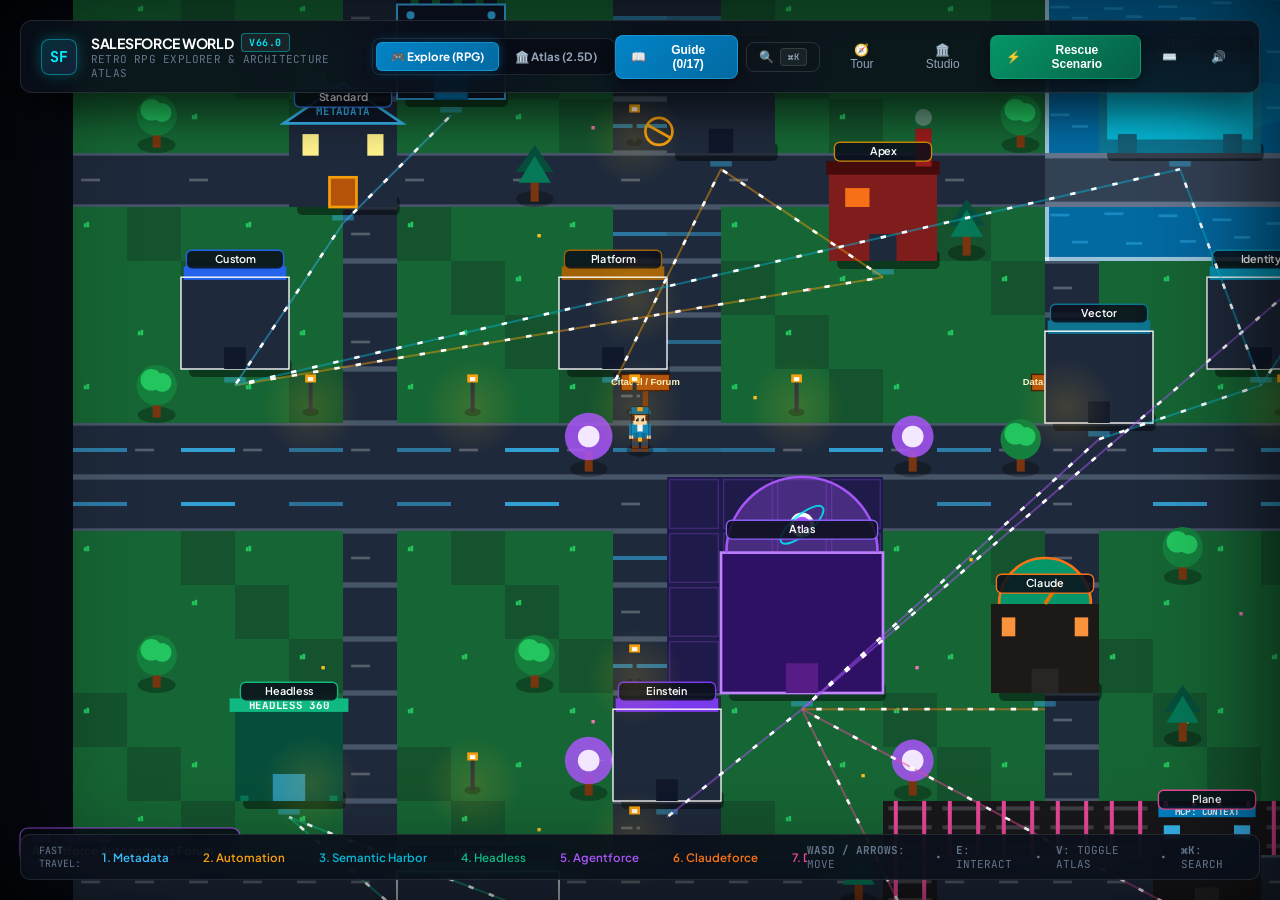
==== commit 4d913932: "feat(rpg): handcrafted retro exploration RPG world and dual-layer architecture atlas - Implemented T" ====
--- a/standalone.html
+++ b/standalone.html
@@ -2,10 +2,10 @@
 <html lang="en">
 <head>
   <meta charset="UTF-8" />
-  <meta name="viewport" content="width=device-width, initial-scale=1.0" />
-  <title>Salesforce Org Axonometric Masterplan // Architectural Visualizer</title>
+  <meta name="viewport" content="width=device-width, initial-scale=1.0, maximum-scale=1.0, user-scalable=no" />
+  <title>Salesforce World // Exploration RPG & Architecture Atlas</title>
   <style>
-    /* ==========================================================================
+/* ==========================================================================
    Salesforce Architecture Axonometric Masterplan - Architectural Drafting UI
    Swiss International Style / Modern Architectural Axonometric Aesthetic
    ========================================================================== */
@@ -443,113 +443,287 @@
   background: rgba(56, 189, 248, 0.08);
 }
 
-  </style>
+/* ==========================================================================
+   RPG World & Dual-Layer Mode Styling
+   ========================================================================== */
+
+@keyframes toast-drop {
+  from { transform: translate(-50%, -30px); opacity: 0; }
+  to { transform: translate(-50%, 0); opacity: 1; }
+}
+
+/* View Mode Segmented Switcher */
+.view-mode-segmented {
+  display: flex;
+  align-items: center;
+  gap: 2px;
+  background: rgba(8, 12, 22, 0.9);
+  padding: 3px;
+  border-radius: 8px;
+  border: 1px solid var(--ui-border);
+}
+
+.view-mode-btn {
+  padding: 6px 14px;
+  border-radius: 6px;
+  font-size: 11.5px;
+  font-weight: 700;
+  color: var(--text-secondary);
+  background: transparent;
+  border: none;
+  cursor: pointer;
+  transition: all 0.15s ease;
+  font-family: var(--font-sans);
+  white-space: nowrap;
+}
+
+.view-mode-btn.active {
+  color: #ffffff;
+  background: linear-gradient(135deg, #0284c7 0%, #0369a1 100%);
+  border: 1px solid rgba(56, 189, 248, 0.4);
+  box-shadow: 0 0 12px rgba(2, 132, 199, 0.4);
+}
+
+/* Mobile Virtual Controls (On-Screen D-Pad & Action Button) */
+.mobile-controls {
+  display: none;
+  position: absolute;
+  bottom: 80px;
+  left: 20px;
+  right: 20px;
+  z-index: 30;
+  pointer-events: none;
+  justify-content: space-between;
+  align-items: flex-end;
+}
+
+.dpad-container {
+  pointer-events: auto;
+  display: grid;
+  grid-template-columns: repeat(3, 44px);
+  grid-template-rows: repeat(3, 44px);
+  gap: 4px;
+  background: rgba(8, 12, 22, 0.7);
+  backdrop-filter: blur(12px);
+  padding: 6px;
+  border-radius: 12px;
+  border: 1px solid rgba(255, 255, 255, 0.1);
+}
+
+.dpad-btn {
+  background: rgba(255, 255, 255, 0.08);
+  border: 1px solid rgba(255, 255, 255, 0.12);
+  border-radius: 8px;
+  color: #ffffff;
+  font-size: 16px;
+  display: flex;
+  align-items: center;
+  justify-content: center;
+  user-select: none;
+  -webkit-user-select: none;
+  touch-action: manipulation;
+}
+
+.dpad-btn:active {
+  background: rgba(56, 189, 248, 0.35);
+  border-color: #00f0ff;
+}
+
+.mobile-action-btn {
+  pointer-events: auto;
+  width: 58px;
+  height: 58px;
+  border-radius: 29px;
+  background: linear-gradient(135deg, #0284c7 0%, #0369a1 100%);
+  border: 2px solid #00f0ff;
+  color: #ffffff;
+  font-weight: 700;
+  font-size: 14px;
+  display: flex;
+  align-items: center;
+  justify-content: center;
+  box-shadow: 0 4px 16px rgba(0, 0, 0, 0.6), 0 0 16px rgba(0, 240, 255, 0.35);
+  user-select: none;
+  -webkit-user-select: none;
+  touch-action: manipulation;
+}
+
+.mobile-action-btn:active {
+  transform: scale(0.92);
+  box-shadow: 0 0 24px #00f0ff;
+}
+
+/* Responsive Overrides */
+@media (max-width: 900px) {
+  .program-selector {
+    display: none;
+  }
+}
+
+@media (max-width: 768px) {
+  .arch-header {
+    top: 10px;
+    left: 10px;
+    right: 10px;
+    padding: 8px 12px;
+  }
+  
+  .arch-dock {
+    bottom: 10px;
+    left: 10px;
+    right: 10px;
+    padding: 6px 12px;
+    font-size: 10px;
+  }
+
+  .mobile-controls {
+    display: flex;
+  }
+
+  #building-inspector {
+    top: 60px;
+    right: 10px;
+    bottom: 50px;
+    width: calc(100vw - 20px);
+  }
+}
+
+</style>
 </head>
 <body>
 
-  <!-- Fullscreen Axonometric Drafting Canvas -->
+  <!-- Canvas (Dual-Mode: Explore RPG World & 2.5D Isometric Masterplan) -->
   <canvas id="city-canvas"></canvas>
 
-  <!-- Architectural Drafting Grid Overlay -->
+  <!-- Architectural Drafting Grid Overlay (active in Atlas mode) -->
   <div class="drafting-grid"></div>
 
   <!-- Vellum Edge Vignette -->
   <div class="vellum-vignette"></div>
 
-  <!-- Top Architectural Navigation Bar -->
+  <!-- Top Navigation & Control Bar -->
   <header class="arch-header">
-    <!-- Brand & Masterplan Identification -->
+    <!-- Brand & Org Identification -->
     <div class="arch-brand">
       <div class="arch-logo">SF</div>
       <div>
         <div class="arch-title">
-          <span>SALESFORCE ORG MASTERPLAN</span>
-          <span class="datum-tag" style="border-color: rgba(0, 240, 255, 0.4); color: #00f0ff;">AXONOMETRIC v66.0</span>
+          <span>SALESFORCE WORLD</span>
+          <span class="datum-tag" style="border-color: rgba(0, 240, 255, 0.4); color: #00f0ff;">v66.0</span>
         </div>
-        <div class="arch-subtitle">METADATA, SEMANTIC GRAPH & COGNITIVE FABRIC</div>
+        <div class="arch-subtitle">RETRO RPG EXPLORER & ARCHITECTURE ATLAS</div>
       </div>
     </div>
 
-    <!-- Quick Search Command Button -->
-    <button id="btn-open-search" class="action-btn-ghost" style="border: 1px solid rgba(255, 255, 255, 0.12); padding: 5px 12px; gap: 8px;" title="Universal Search (⌘K)">
-      <span>🔍</span>
-      <span style="font-size: 11.5px; color: #cbd5e1;">Search...</span>
-      <span class="datum-tag" style="font-size: 9px;">⌘K</span>
-    </button>
-
-    <!-- Architectural Zoning / District Filter -->
+    <!-- Dual View Layer Switcher: [ 🎮 Explore ]  [ 🏛️ Atlas ] -->
+    <div class="view-mode-segmented">
+      <button id="btn-mode-explore" class="view-mode-btn active" title="Top-Down Handcrafted RPG Exploration (V)">
+        🎮 Explore (RPG)
+      </button>
+      <button id="btn-mode-atlas" class="view-mode-btn" title="2.5D Axonometric Architecture Masterplan (V)">
+        🏛️ Atlas (2.5D)
+      </button>
+    </div>
+
+    <!-- Architectural Zoning / District Filter (Atlas Mode) -->
     <div class="program-selector">
-      <button data-filter="all" class="filter-btn program-btn active">Masterplan (All)</button>
+      <button data-filter="all" class="filter-btn program-btn active">All</button>
       <button data-filter="metadata" class="filter-btn program-btn">1. Metadata</button>
-      <button data-filter="automation" class="filter-btn program-btn">2. Logic Grid</button>
-      <button data-filter="semantic" class="filter-btn program-btn">3. Semantic Lake</button>
-      <button data-filter="headless" class="filter-btn program-btn">4. Headless 360</button>
+      <button data-filter="automation" class="filter-btn program-btn">2. Automation</button>
+      <button data-filter="semantic" class="filter-btn program-btn">3. Semantic</button>
+      <button data-filter="headless" class="filter-btn program-btn">4. Headless</button>
       <button data-filter="agentforce" class="filter-btn program-btn">5. Agentforce</button>
       <button data-filter="claudeforce" class="filter-btn program-btn">6. Claudeforce</button>
-      <button data-filter="mcp" class="filter-btn program-btn">7. Dual MCPs</button>
+      <button data-filter="mcp" class="filter-btn program-btn">7. MCP</button>
     </div>
 
-    <!-- Architectural Controls & Studio -->
+    <!-- Action Tools -->
     <div style="display: flex; align-items: center; gap: 8px;">
-      <button id="btn-start-tour" class="action-btn-primary" style="background: linear-gradient(135deg, #0284c7 0%, #0369a1 100%); border-color: rgba(56, 189, 248, 0.4);" title="Start Guided Architectural Tour (T)">
-        <span>🧭</span>
-        <span>Guided Tour</span>
+      <!-- Field Guide Button -->
+      <button id="btn-open-guide" class="action-btn-primary" style="background: linear-gradient(135deg, #0284c7 0%, #0369a1 100%); border-color: rgba(56, 189, 248, 0.4);" title="Open Architectural Field Guide (G)">
+        <span>📖</span>
+        <span id="guide-badge">Guide (0/17)</span>
       </button>
 
-      <button id="btn-open-academy" class="action-btn-primary" style="background: linear-gradient(135deg, #4f46e5 0%, #3730a3 100%); border-color: rgba(99, 102, 241, 0.4);">
-        <span>🏛️</span>
-        <span>Concept Studio</span>
+      <!-- Universal Search Button -->
+      <button id="btn-open-search" class="action-btn-ghost" style="border: 1px solid rgba(255, 255, 255, 0.12); padding: 5px 12px; gap: 6px;" title="Universal Search (⌘K)">
+        <span>🔍</span>
+        <span class="datum-tag" style="font-size: 9px;">⌘K</span>
       </button>
 
-      <button id="btn-run-simulation" class="action-btn-primary" style="background: linear-gradient(135deg, #059669 0%, #065f46 100%); border-color: rgba(16, 185, 129, 0.4);">
+      <!-- Guided Tour Button -->
+      <button id="btn-start-tour" class="action-btn-ghost" title="Start Guided Tour (T)">
+        🧭 Tour
+      </button>
+
+      <!-- Concept Studio Button -->
+      <button id="btn-open-academy" class="action-btn-ghost" title="System Architecture Studio">
+        🏛️ Studio
+      </button>
+
+      <!-- Interactive Scenario Button -->
+      <button id="btn-run-simulation" class="action-btn-primary" style="background: linear-gradient(135deg, #059669 0%, #065f46 100%); border-color: rgba(16, 185, 129, 0.4);" title="Cold-Chain Emergency Scenario (Space)">
         <span>⚡</span>
-        <span>Interactive Scenario</span>
-      </button>
-
-      <button id="btn-toggle-callouts" class="action-btn-ghost" title="Toggle Architectural Callouts">
-        📐 Callouts
+        <span>Rescue Scenario</span>
       </button>
 
       <button id="btn-shortcuts" class="action-btn-ghost" title="Keyboard Shortcuts (?)">
         ⌨️
       </button>
 
-      <button id="btn-toggle-sound" class="action-btn-ghost">
+      <button id="btn-toggle-sound" class="action-btn-ghost" title="Mute Audio (M)">
         🔊
-      </button>
-
-      <button id="btn-center-camera" class="action-btn-ghost" title="Center View (C)">
-        🎯
       </button>
     </div>
   </header>
 
+  <!-- Mobile On-Screen Virtual Controls (D-Pad & Action Button) -->
+  <div class="mobile-controls">
+    <div class="dpad-container">
+      <div></div>
+      <button class="dpad-btn" id="dpad-up">▲</button>
+      <div></div>
+      <button class="dpad-btn" id="dpad-left">◀</button>
+      <div></div>
+      <button class="dpad-btn" id="dpad-right">▶</button>
+      <div></div>
+      <button class="dpad-btn" id="dpad-down">▼</button>
+      <div></div>
+    </div>
+    <button class="mobile-action-btn" id="mobile-btn-action">
+      [ E ]
+    </button>
+  </div>
+
   <!-- Interactive Simulation Controller Container -->
   <div id="simulation-controller-container" class="hidden"></div>
 
   <!-- Guided Tour Container -->
   <div id="guided-tour-container" class="hidden"></div>
 
+  <!-- Field Guide Modal -->
+  <div id="field-guide-modal" class="hidden"></div>
+
   <!-- Command Palette Modal -->
   <div id="command-palette-modal" class="hidden"></div>
 
   <!-- Slide-Over Architectural Dossier -->
   <aside id="building-inspector" class="hidden"></aside>
 
-  <!-- Bottom Architectural Dock & Scale -->
+  <!-- Bottom Scale & Status Dock -->
   <footer class="arch-dock">
-    <div style="display: flex; align-items: center; gap: 6px; overflow-x: auto;">
-      <span style="font-size: 10px; color: #64748b; font-family: 'JetBrains Mono', monospace; text-transform: uppercase; margin-right: 6px;">ZONE SELECT:</span>
-      <button data-target="b_standard_objects" class="district-jump-btn program-btn" style="color: #38bdf8;">1. Metadata Citadel</button>
-      <button data-target="b_apex_foundry" class="district-jump-btn program-btn" style="color: #f59e0b;">2. Logic Grid</button>
-      <button data-target="b_data_lake" class="district-jump-btn program-btn" style="color: #06b6d4;">3. Semantic Lake</button>
-      <button data-target="b_headless_gateway" class="district-jump-btn program-btn" style="color: #10b981;">4. Headless 360</button>
-      <button data-target="b_agentforce_core" class="district-jump-btn program-btn" style="color: #a855f7;">5. Agentforce Spire</button>
-      <button data-target="b_claudeforce_lab" class="district-jump-btn program-btn" style="color: #f97316;">6. Claudeforce Lab</button>
+    <div style="display: flex; align-items: center; gap: 8px; overflow-x: auto;">
+      <span style="font-size: 10px; color: #64748b; font-family: 'JetBrains Mono', monospace; text-transform: uppercase;">FAST TRAVEL:</span>
+      <button data-target="b_standard_objects" class="district-jump-btn program-btn" style="color: #38bdf8;">1. Metadata</button>
+      <button data-target="b_apex_foundry" class="district-jump-btn program-btn" style="color: #f59e0b;">2. Automation</button>
+      <button data-target="b_data_lake" class="district-jump-btn program-btn" style="color: #06b6d4;">3. Semantic Harbor</button>
+      <button data-target="b_headless_gateway" class="district-jump-btn program-btn" style="color: #10b981;">4. Headless</button>
+      <button data-target="b_agentforce_core" class="district-jump-btn program-btn" style="color: #a855f7;">5. Agentforce</button>
+      <button data-target="b_claudeforce_lab" class="district-jump-btn program-btn" style="color: #f97316;">6. Claudeforce</button>
       <button data-target="b_mcp_context" class="district-jump-btn program-btn" style="color: #ec4899;">7. Dual MCPs</button>
     </div>
     <div style="display: flex; align-items: center; gap: 14px; font-size: 11px; color: #64748b; font-family: 'JetBrains Mono', monospace;">
-      <span>PRESS <strong>⌘K</strong> TO SEARCH</span> • <span>PRESS <strong>T</strong> FOR TOUR</span> • <span>PRESS <strong>SPACE</strong> FOR SCENARIO</span>
+      <span><strong>WASD / ARROWS</strong>: MOVE</span> • <span><strong>E</strong>: INTERACT</span> • <span><strong>V</strong>: TOGGLE ATLAS</span> • <span><strong>⌘K</strong>: SEARCH</span>
     </div>
   </footer>
 
@@ -559,8 +733,9 @@
   <!-- Keyboard Shortcuts Cheatsheet Modal -->
   <div id="shortcuts-modal" class="hidden"></div>
 
+  <!-- Application Bootstrap -->
   <script>
-    
+
 (function() {
   /**
  * Synthesized 8-Bit Web Audio API Sound System
@@ -2798,6 +2973,1172 @@
   return '#ffffff';
 }
 
+  /**
+ * TopDownWorld.js - Handcrafted Retro RPG Town World
+ * Features 28x28 tile map, multi-biome terrain, animated water & shoreline,
+ * depth-sorted Y-ordered entities (player, trees, props, landmarks),
+ * and distinctive architectural artwork for all 17 Salesforce landmarks.
+ */
+
+
+
+const TILE_SIZE = 40;
+const WORLD_WIDTH = GRID_SIZE * TILE_SIZE; // 1120px
+const WORLD_HEIGHT = GRID_SIZE * TILE_SIZE; // 1120px
+
+class TopDownWorld {
+  constructor(catalog) {
+    this.catalog = catalog;
+    this.tileMap = generateTileMap();
+    this.buildings = [];
+    this.props = [];
+    this.trees = [];
+
+    this.initBuildings();
+    this.initEnvironmentalProps();
+  }
+
+  initBuildings() {
+    this.buildings = this.catalog.buildings.map(b => {
+      const wx = b.gridX * TILE_SIZE;
+      const wy = b.gridY * TILE_SIZE;
+      const ww = b.width * TILE_SIZE;
+      const wh = b.height * TILE_SIZE;
+
+      return {
+        ...b,
+        worldX: wx,
+        worldY: wy,
+        worldW: ww,
+        worldH: wh,
+        // Collision box (occupies lower 60% of building footprint)
+        solidX: wx + 4,
+        solidY: wy + wh * 0.35,
+        solidW: ww - 8,
+        solidH: wh * 0.65,
+        // Entrance anchor in front of building door
+        entranceX: wx + ww / 2,
+        entranceY: wy + wh + 12,
+        // Y-sort anchor for depth sorting
+        sortY: wy + wh
+      };
+    });
+  }
+
+  initEnvironmentalProps() {
+    this.props = [];
+    this.trees = [];
+
+    // Handcrafted tree locations around districts, parks, and avenues
+    const treeCoords = [
+      // Metadata Citadel Gardens
+      { x: 1, y: 1, type: 'oak' },
+      { x: 8, y: 1, type: 'pine' },
+      { x: 1, y: 4, type: 'oak' },
+      { x: 1, y: 9, type: 'oak' },
+      { x: 8, y: 5, type: 'pine' },
+
+      // Automation Grid Industrial Yard
+      { x: 9, y: 1, type: 'pine' },
+      { x: 16, y: 1, type: 'pine' },
+      { x: 16, y: 6, type: 'pine' },
+
+      // Data Cloud Harbor Shoreline
+      { x: 17, y: 1, type: 'willow' },
+      { x: 17, y: 4, type: 'willow' },
+      { x: 25, y: 1, type: 'pine' },
+      { x: 26, y: 7, type: 'pine' },
+
+      // Agentforce Central Park / Quad
+      { x: 9, y: 10, type: 'cyber' },
+      { x: 15, y: 10, type: 'cyber' },
+      { x: 9, y: 16, type: 'cyber' },
+      { x: 15, y: 16, type: 'cyber' },
+
+      // Claudeforce Observatory Grounds
+      { x: 17, y: 10, type: 'oak' },
+      { x: 20, y: 12, type: 'oak' },
+      { x: 20, y: 15, type: 'pine' },
+
+      // Headless 360 Boulevard
+      { x: 1, y: 14, type: 'palm' },
+      { x: 8, y: 14, type: 'palm' },
+      { x: 1, y: 20, type: 'palm' },
+      { x: 8, y: 20, type: 'palm' },
+
+      // MCP Transit Buffer
+      { x: 14, y: 18, type: 'pine' },
+      { x: 23, y: 18, type: 'pine' },
+      { x: 25, y: 22, type: 'pine' },
+      { x: 14, y: 24, type: 'pine' }
+    ];
+
+    treeCoords.forEach(t => {
+      const wx = t.x * TILE_SIZE + 8;
+      const wy = t.y * TILE_SIZE + 4;
+      this.trees.push({
+        type: t.type,
+        x: wx,
+        y: wy,
+        w: 28,
+        h: 36,
+        sortY: wy + 32
+      });
+    });
+
+    // Street Lamps & Directional Signposts
+    const lampCoords = [
+      { x: 4, y: 9 }, { x: 7, y: 9 }, { x: 10, y: 9 }, { x: 13, y: 9 },
+      { x: 10, y: 4 }, { x: 10, y: 7 }, { x: 10, y: 14 }, { x: 10, y: 17 },
+      { x: 18, y: 9 }, { x: 22, y: 9 }, { x: 4, y: 16 }, { x: 7, y: 16 }
+    ];
+
+    lampCoords.forEach(l => {
+      const wx = l.x * TILE_SIZE + 16;
+      const wy = l.y * TILE_SIZE + 8;
+      this.props.push({
+        type: 'lamp',
+        x: wx,
+        y: wy,
+        sortY: wy + 26
+      });
+    });
+
+    // Directional Signposts
+    this.props.push({
+      type: 'sign',
+      x: 10 * TILE_SIZE + 24,
+      y: 9 * TILE_SIZE + 12,
+      label: 'Citadel / Forum',
+      sortY: 9 * TILE_SIZE + 28
+    });
+    this.props.push({
+      type: 'sign',
+      x: 18 * TILE_SIZE + 8,
+      y: 9 * TILE_SIZE + 12,
+      label: 'Data Harbor →',
+      sortY: 9 * TILE_SIZE + 28
+    });
+    this.props.push({
+      type: 'sign',
+      x: 10 * TILE_SIZE + 24,
+      y: 16 * TILE_SIZE + 12,
+      label: '← Headless / MCP →',
+      sortY: 16 * TILE_SIZE + 28
+    });
+  }
+
+  isColliding(boxX, boxY, boxW, boxH) {
+    // 1. World Bounds
+    if (boxX < 0 || boxX + boxW > WORLD_WIDTH || boxY < 0 || boxY + boxH > WORLD_HEIGHT) {
+      return true;
+    }
+
+    // 2. Tile-based solid check (Water tiles without bridges)
+    const startTileX = Math.floor(boxX / TILE_SIZE);
+    const endTileX = Math.floor((boxX + boxW) / TILE_SIZE);
+    const startTileY = Math.floor(boxY / TILE_SIZE);
+    const endTileY = Math.floor((boxY + boxH) / TILE_SIZE);
+
+    for (let ty = startTileY; ty <= endTileY; ty++) {
+      for (let tx = startTileX; tx <= endTileX; tx++) {
+        if (ty >= 0 && ty < GRID_SIZE && tx >= 0 && tx < GRID_SIZE) {
+          const type = this.tileMap[ty][tx];
+          // Water tile (type 3) is impassable unless on bridge (y == 5)
+          if (type === 3) {
+            // Harbor bridge crossing at y = 5
+            if (ty === 5) continue;
+            return true;
+          }
+        }
+      }
+    }
+
+    // 3. Building Footprint Collisions
+    for (const b of this.buildings) {
+      if (boxX < b.solidX + b.solidW &&
+          boxX + boxW > b.solidX &&
+          boxY < b.solidY + b.solidH &&
+          boxY + boxH > b.solidY) {
+        return true;
+      }
+    }
+
+    return false;
+  }
+
+  getNearbyBuilding(playerX, playerY, radius = 42) {
+    for (const b of this.buildings) {
+      const dist = Math.hypot(playerX - b.entranceX, playerY - b.entranceY);
+      if (dist <= radius) {
+        return b;
+      }
+    }
+    return null;
+  }
+
+  render(ctx, player, viewport, timestamp = 0) {
+    // 1. Render Terrain Tiles
+    this.renderTerrain(ctx, viewport, timestamp);
+
+    // 2. Collect All Y-Sorted Renderables
+    const drawables = [];
+
+    // Add buildings
+    this.buildings.forEach(b => {
+      drawables.push({
+        sortY: b.sortY,
+        render: () => this.renderLandmark(ctx, b, timestamp)
+      });
+    });
+
+    // Add trees
+    this.trees.forEach(t => {
+      drawables.push({
+        sortY: t.sortY,
+        render: () => this.renderTree(ctx, t, timestamp)
+      });
+    });
+
+    // Add street props
+    this.props.forEach(p => {
+      drawables.push({
+        sortY: p.sortY,
+        render: () => this.renderProp(ctx, p, timestamp)
+      });
+    });
+
+    // Add player character
+    if (player) {
+      drawables.push({
+        sortY: player.y,
+        render: () => player.render(ctx)
+      });
+    }
+
+    // 3. Sort Drawables by Y anchor (Depth Sorting!)
+    drawables.sort((a, b) => a.sortY - b.sortY);
+
+    // 4. Render Sorted Entities
+    drawables.forEach(d => d.render());
+
+    // 5. Render Environmental Overlays (Lamp glow cones & particles)
+    this.renderAtmosphericLighting(ctx, viewport, timestamp);
+
+    // 6. Interaction Prompt (if near entrance)
+    if (player) {
+      const nearby = this.getNearbyBuilding(player.x, player.y);
+      if (nearby) {
+        this.renderInteractionPrompt(ctx, nearby, timestamp);
+      }
+    }
+  }
+
+  renderTerrain(ctx, vp, timestamp) {
+    const minTX = Math.max(0, Math.floor(vp.x / TILE_SIZE) - 1);
+    const maxTX = Math.min(GRID_SIZE - 1, Math.ceil((vp.x + vp.width) / TILE_SIZE) + 1);
+    const minTY = Math.max(0, Math.floor(vp.y / TILE_SIZE) - 1);
+    const maxTY = Math.min(GRID_SIZE - 1, Math.ceil((vp.y + vp.height) / TILE_SIZE) + 1);
+
+    for (let ty = minTY; ty <= maxTY; ty++) {
+      for (let tx = minTX; tx <= maxTX; tx++) {
+        const type = this.tileMap[ty][tx];
+        const px = tx * TILE_SIZE;
+        const py = ty * TILE_SIZE;
+
+        if (type === 3) {
+          // --- DATA CLOUD HARBOR WATER ---
+          const wave = Math.sin(timestamp * 0.003 + (tx + ty) * 0.8) * 4;
+          ctx.fillStyle = '#0369a1'; // Deep oceanic blue
+          ctx.fillRect(px, py, TILE_SIZE, TILE_SIZE);
+
+          // Lighter water ripples
+          ctx.fillStyle = 'rgba(56, 189, 248, 0.4)';
+          ctx.fillRect(px + 4, py + 8 + wave, 14, 2);
+          ctx.fillRect(px + 20, py + 22 - wave, 12, 2);
+
+          // Shoreline foam on edges bordering non-water
+          if (tx > 0 && this.tileMap[ty][tx - 1] !== 3) {
+            ctx.fillStyle = 'rgba(255, 255, 255, 0.6)';
+            ctx.fillRect(px, py, 3, TILE_SIZE);
+          }
+          if (ty < GRID_SIZE - 1 && this.tileMap[ty + 1][tx] !== 3) {
+            ctx.fillStyle = 'rgba(255, 255, 255, 0.6)';
+            ctx.fillRect(px, py + TILE_SIZE - 3, TILE_SIZE, 3);
+          }
+        } else if (type === 1 || type === 2) {
+          // --- PAVED TRANSIT AVENUE ---
+          ctx.fillStyle = '#1e293b'; // Slate asphalt
+          ctx.fillRect(px, py, TILE_SIZE, TILE_SIZE);
+
+          // Curbs
+          ctx.fillStyle = '#475569';
+          ctx.fillRect(px, py, TILE_SIZE, 2);
+          ctx.fillRect(px, py + TILE_SIZE - 2, TILE_SIZE, 2);
+
+          // Road markings / Fiber-optic conduit strip
+          if (type === 2) {
+            const glow = (Math.sin(timestamp * 0.005 + tx) + 1) / 2;
+            ctx.fillStyle = `rgba(56, 189, 248, ${0.4 + glow * 0.4})`;
+            ctx.fillRect(px, py + TILE_SIZE / 2 - 1.5, TILE_SIZE, 3);
+          } else {
+            // Broken white centerline
+            if (tx % 2 === 0 || ty % 2 === 0) {
+              ctx.fillStyle = 'rgba(255, 255, 255, 0.25)';
+              ctx.fillRect(px + 6, py + TILE_SIZE / 2 - 1, 14, 2);
+            }
+          }
+        } else if (type === 5) {
+          // --- AGENTFORCE CENTRAL PLAZA ---
+          ctx.fillStyle = '#1e1b4b'; // Deep violet stone
+          ctx.fillRect(px, py, TILE_SIZE, TILE_SIZE);
+
+          // Geometric tile pattern
+          ctx.strokeStyle = 'rgba(168, 85, 247, 0.25)';
+          ctx.lineWidth = 1;
+          ctx.strokeRect(px + 2, py + 2, TILE_SIZE - 4, TILE_SIZE - 4);
+        } else if (type === 6) {
+          // --- MAGLEV TRANSIT TRACK ---
+          ctx.fillStyle = '#18181b';
+          ctx.fillRect(px, py, TILE_SIZE, TILE_SIZE);
+
+          // Sleepers
+          ctx.fillStyle = '#3f3f46';
+          ctx.fillRect(px + 4, py + 4, TILE_SIZE - 8, 3);
+          ctx.fillRect(px + 4, py + 18, TILE_SIZE - 8, 3);
+          ctx.fillRect(px + 4, py + 32, TILE_SIZE - 8, 3);
+
+          // Glowing Magenta Power Rail
+          ctx.fillStyle = '#ec4899';
+          ctx.fillRect(px + 8, py, 3, TILE_SIZE);
+          ctx.fillRect(px + TILE_SIZE - 11, py, 3, TILE_SIZE);
+        } else {
+          // --- LUSH COUNTRYSIDE / TOWN TURF ---
+          // Varied grass tones based on coordinates
+          const isLighter = (tx * 7 + ty * 13) % 5 === 0;
+          ctx.fillStyle = isLighter ? '#14532d' : '#166534'; // Rich RPG green
+          ctx.fillRect(px, py, TILE_SIZE, TILE_SIZE);
+
+          // Subtle grass blade specks
+          if ((tx + ty) % 3 === 0) {
+            ctx.fillStyle = '#22c55e';
+            ctx.fillRect(px + 8, py + 12, 2, 3);
+            ctx.fillRect(px + 10, py + 11, 2, 4);
+          }
+          // Tiny wildflower dots
+          if ((tx * 3 + ty * 7) % 11 === 0) {
+            ctx.fillStyle = (tx % 2 === 0) ? '#fbbf24' : '#f472b6';
+            ctx.fillRect(px + 24, py + 20, 2.5, 2.5);
+          }
+        }
+      }
+    }
+
+    // Canal Bridge crossing water at y = 5, x in [18..27]
+    const bridgeY = 5 * TILE_SIZE;
+    ctx.fillStyle = '#334155'; // Stone bridge deck
+    ctx.fillRect(18 * TILE_SIZE, bridgeY, 9 * TILE_SIZE, TILE_SIZE);
+    // Stone balustrade railings
+    ctx.fillStyle = '#64748b';
+    ctx.fillRect(18 * TILE_SIZE, bridgeY, 9 * TILE_SIZE, 4);
+    ctx.fillRect(18 * TILE_SIZE, bridgeY + TILE_SIZE - 4, 9 * TILE_SIZE, 4);
+  }
+
+  renderTree(ctx, t, timestamp) {
+    const { x, y, type } = t;
+
+    ctx.save();
+    // Tree ground shadow
+    ctx.fillStyle = 'rgba(0, 0, 0, 0.3)';
+    ctx.beginPath();
+    ctx.ellipse(x + 14, y + 30, 14, 6, 0, 0, Math.PI * 2);
+    ctx.fill();
+
+    // Trunk
+    ctx.fillStyle = '#78350f';
+    ctx.fillRect(x + 11, y + 16, 6, 16);
+
+    if (type === 'pine') {
+      // Pine Needle Triangles
+      ctx.fillStyle = '#064e3b';
+      ctx.beginPath();
+      ctx.moveTo(x + 14, y - 10);
+      ctx.lineTo(x + 28, y + 10);
+      ctx.lineTo(x, y + 10);
+      ctx.closePath();
+      ctx.fill();
+
+      ctx.fillStyle = '#047857';
+      ctx.beginPath();
+      ctx.moveTo(x + 14, y - 2);
+      ctx.lineTo(x + 26, y + 18);
+      ctx.lineTo(x + 2, y + 18);
+      ctx.closePath();
+      ctx.fill();
+    } else if (type === 'cyber') {
+      // Agentforce Glowing Hologram Tree
+      const pulse = Math.sin(timestamp * 0.004 + x) * 2;
+      ctx.fillStyle = 'rgba(168, 85, 247, 0.85)';
+      ctx.beginPath();
+      ctx.arc(x + 14, y + 6, 16 + pulse, 0, Math.PI * 2);
+      ctx.fill();
+      ctx.fillStyle = '#f3e8ff';
+      ctx.beginPath();
+      ctx.arc(x + 14, y + 6, 8, 0, Math.PI * 2);
+      ctx.fill();
+    } else {
+      // Oak Canopy
+      ctx.fillStyle = '#15803d';
+      ctx.beginPath();
+      ctx.arc(x + 14, y + 8, 15, 0, Math.PI * 2);
+      ctx.fill();
+
+      ctx.fillStyle = '#22c55e';
+      ctx.beginPath();
+      ctx.arc(x + 10, y + 4, 8, 0, Math.PI * 2);
+      ctx.arc(x + 18, y + 6, 7, 0, Math.PI * 2);
+      ctx.fill();
+    }
+    ctx.restore();
+  }
+
+  renderProp(ctx, p, timestamp) {
+    if (p.type === 'lamp') {
+      // Victorian Street Lamp Post
+      ctx.fillStyle = 'rgba(0, 0, 0, 0.3)';
+      ctx.beginPath();
+      ctx.ellipse(p.x, p.y + 24, 6, 3, 0, 0, Math.PI * 2);
+      ctx.fill();
+
+      // Iron Post
+      ctx.fillStyle = '#1e293b';
+      ctx.fillRect(p.x - 1.5, p.y, 3, 24);
+      // Lamp Head
+      ctx.fillStyle = '#f59e0b';
+      ctx.fillRect(p.x - 4, p.y - 4, 8, 6);
+      ctx.fillStyle = '#ffffff';
+      ctx.fillRect(p.x - 2, p.y - 2, 4, 3);
+    } else if (p.type === 'sign') {
+      // Wooden Signpost
+      ctx.fillStyle = '#78350f';
+      ctx.fillRect(p.x - 2, p.y, 4, 20);
+      ctx.fillStyle = '#b45309';
+      ctx.fillRect(p.x - 18, p.y - 8, 36, 12);
+      ctx.strokeStyle = '#451a03';
+      ctx.lineWidth = 1;
+      ctx.strokeRect(p.x - 18, p.y - 8, 36, 12);
+
+      ctx.fillStyle = '#fef3c7';
+      ctx.font = '600 7px sans-serif';
+      ctx.textAlign = 'center';
+      ctx.fillText(p.label, p.x, p.y);
+    }
+  }
+
+  renderLandmark(ctx, b, timestamp) {
+    const { worldX: x, worldY: y, worldW: w, worldH: h } = b;
+
+    ctx.save();
+
+    // 1. Building Drop Shadow
+    ctx.fillStyle = 'rgba(0, 0, 0, 0.45)';
+    ctx.beginPath();
+    ctx.roundRect(x + 6, y + h - 8, w - 4, 14, 4);
+    ctx.fill();
+
+    // 2. Custom Handcrafted Silhouette by Building ID
+    if (b.id === 'b_standard_objects') {
+      // === STANDARD OBJECTS TOWER (Grand Civic Archive) ===
+      // Main Stone Wall
+      ctx.fillStyle = '#1e293b';
+      ctx.fillRect(x, y + 16, w, h - 16);
+
+      // Pitched Slate Mansard Roof
+      ctx.fillStyle = '#0f172a';
+      ctx.beginPath();
+      ctx.moveTo(x - 4, y + 18);
+      ctx.lineTo(x + w / 2, y - 12);
+      ctx.lineTo(x + w + 4, y + 18);
+      ctx.closePath();
+      ctx.fill();
+      ctx.strokeStyle = '#38bdf8';
+      ctx.lineWidth = 2;
+      ctx.stroke();
+
+      // Arched Library Windows with warm interior light
+      ctx.fillStyle = '#fef08a';
+      ctx.fillRect(x + 10, y + 26, 12, 16);
+      ctx.fillRect(x + w - 22, y + 26, 12, 16);
+
+      // Grand Brass Double Doors
+      ctx.fillStyle = '#b45309';
+      ctx.fillRect(x + w / 2 - 10, y + h - 22, 20, 22);
+      ctx.strokeStyle = '#f59e0b';
+      ctx.strokeRect(x + w / 2 - 10, y + h - 22, 20, 22);
+
+      // Bronze Plaque
+      ctx.fillStyle = '#38bdf8';
+      ctx.font = '700 8px JetBrains Mono, monospace';
+      ctx.textAlign = 'center';
+      ctx.fillText('METADATA', x + w / 2, y + 12);
+
+    } else if (b.id === 'b_security_fortress') {
+      // === SECURITY CITADEL (Fortress Keep) ===
+      ctx.fillStyle = '#0f172a';
+      ctx.fillRect(x, y + 10, w, h - 10);
+
+      // Crenellated Battlements
+      for (let cx = x; cx < x + w; cx += 16) {
+        ctx.fillRect(cx, y + 2, 10, 8);
+      }
+      ctx.strokeStyle = '#38bdf8';
+      ctx.lineWidth = 1.5;
+      ctx.strokeRect(x, y + 10, w, h - 10);
+
+      // Iron Portcullis Gate
+      ctx.fillStyle = '#0284c7';
+      ctx.fillRect(x + w / 2 - 12, y + h - 24, 24, 24);
+      // Gate Grates
+      ctx.strokeStyle = '#0369a1';
+      ctx.lineWidth = 1.5;
+      ctx.strokeRect(x + w / 2 - 12, y + h - 24, 24, 24);
+
+      // Guard Lights
+      ctx.fillStyle = '#38bdf8';
+      ctx.beginPath();
+      ctx.arc(x + 10, y + 18, 3, 0, Math.PI * 2);
+      ctx.arc(x + w - 10, y + 18, 3, 0, Math.PI * 2);
+      ctx.fill();
+
+    } else if (b.id === 'b_apex_foundry') {
+      // === APEX FOUNDRY (Industrial Forge) ===
+      ctx.fillStyle = '#7f1d1d'; // Deep Foundry Brick
+      ctx.fillRect(x, y + 12, w, h - 12);
+
+      // Corrugated Metal Roof
+      ctx.fillStyle = '#450a0a';
+      ctx.fillRect(x - 2, y + 6, w + 4, 10);
+
+      // Brick Smokestack Chimney with animated smoke puffs
+      ctx.fillStyle = '#991b1b';
+      ctx.fillRect(x + w - 16, y - 18, 12, 28);
+      // Smoke puff
+      const puffY = (timestamp * 0.02) % 20;
+      ctx.fillStyle = 'rgba(203, 213, 225, 0.4)';
+      ctx.beginPath();
+      ctx.arc(x + w - 10, y - 22 - puffY, 5 + puffY * 0.3, 0, Math.PI * 2);
+      ctx.fill();
+
+      // Glowing Blast Furnace Aperture
+      const glow = Math.sin(timestamp * 0.006) * 0.2;
+      ctx.fillStyle = `rgba(249, 115, 22, ${0.8 + glow})`;
+      ctx.fillRect(x + 12, y + 26, 18, 14);
+
+      // Heavy Iron Double Doors
+      ctx.fillStyle = '#1e293b';
+      ctx.fillRect(x + w / 2 - 10, y + h - 20, 20, 20);
+
+    } else if (b.id === 'b_flow_powerhouse') {
+      // === FLOW HYDRO-AUTOMATION PLANT ===
+      ctx.fillStyle = '#1e293b';
+      ctx.fillRect(x, y + 14, w, h - 14);
+
+      // Turning Hydro Paddle Wheel on side
+      const angle = timestamp * 0.003;
+      const wx = x - 6;
+      const wy = y + h - 16;
+      ctx.strokeStyle = '#f59e0b';
+      ctx.lineWidth = 2;
+      ctx.beginPath();
+      ctx.arc(wx, wy, 10, 0, Math.PI * 2);
+      ctx.stroke();
+      ctx.beginPath();
+      ctx.moveTo(wx + Math.cos(angle) * 10, wy + Math.sin(angle) * 10);
+      ctx.lineTo(wx - Math.cos(angle) * 10, wy - Math.sin(angle) * 10);
+      ctx.stroke();
+
+      // Copper Steam Pipes across facade
+      ctx.fillStyle = '#b45309';
+      ctx.fillRect(x + 8, y + 10, w - 16, 4);
+
+      // Entrance
+      ctx.fillStyle = '#0f172a';
+      ctx.fillRect(x + w / 2 - 9, y + h - 18, 18, 18);
+
+    } else if (b.id === 'b_calculated_insights') {
+      // === CALCULATED INSIGHTS LIGHTHOUSE ===
+      // Tapered Lighthouse Tower
+      ctx.fillStyle = '#f1f5f9';
+      ctx.beginPath();
+      ctx.moveTo(x + 16, y + h);
+      ctx.lineTo(x + w - 16, y + h);
+      ctx.lineTo(x + w - 20, y);
+      ctx.lineTo(x + 20, y);
+      ctx.closePath();
+      ctx.fill();
+      ctx.strokeStyle = '#06b6d4';
+      ctx.lineWidth = 1.5;
+      ctx.stroke();
+
+      // Red Nautical Stripes
+      ctx.fillStyle = '#06b6d4';
+      ctx.fillRect(x + 18, y + 20, w - 36, 12);
+      ctx.fillRect(x + 19, y + 42, w - 38, 12);
+
+      // Lantern Room on top
+      ctx.fillStyle = '#0f172a';
+      ctx.fillRect(x + w / 2 - 12, y - 10, 24, 12);
+      ctx.fillStyle = '#38bdf8';
+      ctx.fillRect(x + w / 2 - 8, y - 8, 16, 8);
+
+      // Rotating 360° Searchlight Beam
+      const beamAngle = timestamp * 0.0025;
+      ctx.save();
+      ctx.beginPath();
+      ctx.moveTo(x + w / 2, y - 4);
+      ctx.arc(x + w / 2, y - 4, 100, beamAngle - 0.2, beamAngle + 0.2);
+      ctx.closePath();
+      ctx.fillStyle = 'rgba(6, 182, 212, 0.18)';
+      ctx.fill();
+      ctx.restore();
+
+      // Door
+      ctx.fillStyle = '#0f172a';
+      ctx.fillRect(x + w / 2 - 6, y + h - 14, 12, 14);
+
+    } else if (b.id === 'b_data_lake') {
+      // === DATA LAKE RESERVOIR (Stone Embankment & Floodgate) ===
+      ctx.fillStyle = '#0e7490';
+      ctx.fillRect(x, y + 8, w, h - 8);
+
+      // Churning water in reservoir pool
+      ctx.fillStyle = '#06b6d4';
+      ctx.fillRect(x + 6, y + 14, w - 12, h - 24);
+
+      // Sluice gates
+      ctx.fillStyle = '#155e75';
+      ctx.fillRect(x + 14, y + h - 14, 14, 14);
+      ctx.fillRect(x + w - 28, y + h - 14, 14, 14);
+
+    } else if (b.id === 'b_agentforce_core') {
+      // === ATLAS REASONING ENGINE SPIRE ===
+      // Futuristic Cylindrical Rotunda
+      ctx.fillStyle = '#2e1065'; // Dark Imperial Violet
+      ctx.fillRect(x, y + 16, w, h - 16);
+      ctx.strokeStyle = '#c084fc';
+      ctx.lineWidth = 2;
+      ctx.strokeRect(x, y + 16, w, h - 16);
+
+      // Glass Dome
+      ctx.fillStyle = 'rgba(168, 85, 247, 0.3)';
+      ctx.beginPath();
+      ctx.arc(x + w / 2, y + 16, w / 2 - 4, Math.PI, 0);
+      ctx.fill();
+      ctx.strokeStyle = '#a855f7';
+      ctx.stroke();
+
+      // Floating Pulsing Violet Atlas Core
+      const coreBob = Math.sin(timestamp * 0.005) * 3;
+      const corePulse = Math.sin(timestamp * 0.008) * 3;
+      ctx.fillStyle = '#ffffff';
+      ctx.beginPath();
+      ctx.arc(x + w / 2, y - 4 + coreBob, 10 + corePulse, 0, Math.PI * 2);
+      ctx.fill();
+      ctx.fillStyle = '#a855f7';
+      ctx.beginPath();
+      ctx.arc(x + w / 2, y - 4 + coreBob, 6, 0, Math.PI * 2);
+      ctx.fill();
+
+      // Orbital Rings
+      ctx.beginPath();
+      ctx.ellipse(x + w / 2, y - 4 + coreBob, 20, 7, timestamp * 0.002, 0, Math.PI * 2);
+      ctx.strokeStyle = 'rgba(0, 240, 255, 0.8)';
+      ctx.lineWidth = 1.5;
+      ctx.stroke();
+
+      // Entrance Portico
+      ctx.fillStyle = '#581c87';
+      ctx.fillRect(x + w / 2 - 12, y + h - 22, 24, 22);
+
+    } else if (b.id === 'b_claudeforce_lab') {
+      // === CLAUDE 3.5 COGNITIVE OBSERVATORY ===
+      ctx.fillStyle = '#1c1917'; // Rich scholarly granite
+      ctx.fillRect(x, y + 14, w, h - 14);
+
+      // Classical Copper Observatory Dome (patinated green-copper)
+      ctx.fillStyle = '#059669';
+      ctx.beginPath();
+      ctx.arc(x + w / 2, y + 14, w / 2 - 6, Math.PI, 0);
+      ctx.fill();
+      ctx.strokeStyle = '#f97316';
+      ctx.lineWidth = 2;
+      ctx.stroke();
+
+      // Brass Telescope extending from dome slot
+      const tAngle = timestamp * 0.025;
+      ctx.strokeStyle = '#d97706';
+      ctx.lineWidth = 3;
+      ctx.beginPath();
+      ctx.moveTo(x + w / 2, y + 14);
+      ctx.lineTo(x + w / 2 + Math.cos(tAngle) * 22, y + 14 + Math.sin(tAngle) * 10 - 10);
+      ctx.stroke();
+
+      // Arched Entrance & Library Windows
+      ctx.fillStyle = '#fb923c';
+      ctx.fillRect(x + 8, y + 24, 10, 14);
+      ctx.fillRect(x + w - 18, y + 24, 10, 14);
+      ctx.fillStyle = '#292524';
+      ctx.fillRect(x + w / 2 - 10, y + h - 18, 20, 18);
+
+    } else if (b.id === 'b_headless_gateway') {
+      // === HEADLESS 360 SKYPORT GATEWAY ===
+      ctx.fillStyle = '#064e3b';
+      ctx.fillRect(x, y + 12, w, h - 12);
+
+      // Cantilevered Aerospace Departure Deck
+      ctx.fillStyle = '#10b981';
+      ctx.fillRect(x - 4, y + 4, w + 8, 10);
+
+      // Labeled 'HXL' on canopy
+      ctx.fillStyle = '#ffffff';
+      ctx.font = '700 8px JetBrains Mono, monospace';
+      ctx.textAlign = 'center';
+      ctx.fillText('HEADLESS 360', x + w / 2, y + 12);
+
+      // Runway Guidance Strobes
+      const strobe = Math.sin(timestamp * 0.01) > 0;
+      ctx.fillStyle = strobe ? '#34d399' : '#047857';
+      ctx.fillRect(x + 4, y + h - 4, 6, 4);
+      ctx.fillRect(x + w - 10, y + h - 4, 6, 4);
+
+      // Glass Sliding Doors
+      ctx.fillStyle = 'rgba(56, 189, 248, 0.6)';
+      ctx.fillRect(x + w / 2 - 12, y + h - 20, 24, 20);
+
+    } else if (b.id.startsWith('b_mcp')) {
+      // === DUAL-PLANE MCP SERVERS ===
+      const isPlane1 = b.id === 'b_mcp_context';
+      ctx.fillStyle = '#18181b';
+      ctx.fillRect(x, y + 10, w, h - 10);
+
+      // Terminal Antenna & Switching Box
+      ctx.fillStyle = isPlane1 ? '#0284c7' : '#db2777';
+      ctx.fillRect(x + 4, y + 4, w - 8, 8);
+
+      // Glowing Server Rack Bank Windows
+      ctx.fillStyle = isPlane1 ? '#38bdf8' : '#ec4899';
+      ctx.fillRect(x + 8, y + 18, 12, 10);
+      ctx.fillRect(x + w - 20, y + 18, 12, 10);
+
+      // Protocol Label
+      ctx.fillStyle = '#ffffff';
+      ctx.font = '700 7px JetBrains Mono, monospace';
+      ctx.textAlign = 'center';
+      ctx.fillText(isPlane1 ? 'MCP: CONTEXT' : 'MCP: ACTION', x + w / 2, y + 10);
+
+      // Transit Access Door
+      ctx.fillStyle = '#27272a';
+      ctx.fillRect(x + w / 2 - 9, y + h - 16, 18, 16);
+
+    } else {
+      // Default High-Quality Modular Landmark
+      ctx.fillStyle = '#1e293b';
+      ctx.fillRect(x, y + 12, w, h - 12);
+      ctx.fillStyle = b.color || '#38bdf8';
+      ctx.fillRect(x + 2, y + 4, w - 4, 10);
+      ctx.strokeStyle = '#ffffff';
+      ctx.lineWidth = 1;
+      ctx.strokeRect(x, y + 12, w, h - 12);
+
+      // Door
+      ctx.fillStyle = '#0f172a';
+      ctx.fillRect(x + w / 2 - 8, y + h - 16, 16, 16);
+    }
+
+    // 3. Entrance Indicator (Door Mat)
+    ctx.fillStyle = 'rgba(56, 189, 248, 0.4)';
+    ctx.fillRect(b.entranceX - 8, b.entranceY - 6, 16, 4);
+
+    // 4. District Pill Badge
+    ctx.fillStyle = 'rgba(10, 15, 26, 0.85)';
+    ctx.strokeStyle = b.color || '#38bdf8';
+    ctx.lineWidth = 1;
+    ctx.beginPath();
+    ctx.roundRect(x + 4, y - 8, w - 8, 14, 4);
+    ctx.fill();
+    ctx.stroke();
+
+    ctx.fillStyle = '#ffffff';
+    ctx.font = '600 8px Plus Jakarta Sans, sans-serif';
+    ctx.textAlign = 'center';
+    ctx.textBaseline = 'middle';
+    ctx.fillText(b.name.split(' ')[0], x + w / 2, y - 1);
+
+    ctx.restore();
+  }
+
+  renderAtmosphericLighting(ctx, vp, timestamp) {
+    // Warm light pools under street lamps
+    this.props.filter(p => p.type === 'lamp').forEach(p => {
+      const grad = ctx.createRadialGradient(p.x, p.y + 20, 2, p.x, p.y + 20, 36);
+      grad.addColorStop(0, 'rgba(251, 191, 36, 0.15)');
+      grad.addColorStop(1, 'rgba(251, 191, 36, 0)');
+      ctx.fillStyle = grad;
+      ctx.beginPath();
+      ctx.arc(p.x, p.y + 20, 36, 0, Math.PI * 2);
+      ctx.fill();
+    });
+  }
+
+  renderInteractionPrompt(ctx, b, timestamp) {
+    const bob = Math.sin(timestamp * 0.008) * 3;
+    const px = b.entranceX;
+    const py = b.entranceY - 26 + bob;
+
+    ctx.save();
+    ctx.fillStyle = 'rgba(10, 15, 26, 0.95)';
+    ctx.strokeStyle = '#00f0ff';
+    ctx.lineWidth = 1.5;
+
+    const w = 90;
+    const h = 20;
+    ctx.beginPath();
+    ctx.roundRect(px - w / 2, py - h / 2, w, h, 6);
+    ctx.fill();
+    ctx.stroke();
+
+    ctx.fillStyle = '#ffffff';
+    ctx.font = '700 9px JetBrains Mono, monospace';
+    ctx.textAlign = 'center';
+    ctx.textBaseline = 'middle';
+    ctx.fillText('[E] INSPECT', px, py);
+    ctx.restore();
+  }
+}
+
+  /**
+ * PlayerCharacter.js - The "Salesforce Explorer"
+ * Handcrafted retro RPG explorer with 4-directional walk cycles,
+ * sub-pixel smooth movement, collision handling, and subtle idle animation.
+ */
+
+class PlayerCharacter {
+  constructor(worldX = 420, worldY = 420) {
+    this.x = worldX;
+    this.y = worldY;
+    this.vx = 0;
+    this.vy = 0;
+    this.speed = 150; // pixels per second
+
+    this.width = 24;
+    this.height = 32;
+    // Collision box anchored at feet
+    this.collider = {
+      offsetX: -9,
+      offsetY: -6,
+      width: 18,
+      height: 12
+    };
+
+    // Facing: 'down', 'up', 'left', 'right'
+    this.facing = 'down';
+    this.isMoving = false;
+
+    // Animation state
+    this.animTimer = 0;
+    this.animFrame = 0;
+    this.idleTimer = 0;
+
+    // Input state
+    this.keys = {
+      up: false,
+      down: false,
+      left: false,
+      right: false
+    };
+
+    this.bindInputs();
+  }
+
+  bindInputs() {
+    if (typeof window === "undefined") return;
+    window.addEventListener('keydown', (e) => {
+      if (e.target.tagName === 'INPUT' || e.target.tagName === 'TEXTAREA') return;
+
+      if (e.key === 'w' || e.key === 'W' || e.key === 'ArrowUp') {
+        this.keys.up = true;
+      } else if (e.key === 's' || e.key === 'S' || e.key === 'ArrowDown') {
+        this.keys.down = true;
+      } else if (e.key === 'a' || e.key === 'A' || e.key === 'ArrowLeft') {
+        this.keys.left = true;
+      } else if (e.key === 'd' || e.key === 'D' || e.key === 'ArrowRight') {
+        this.keys.right = true;
+      }
+    });
+
+    window.addEventListener('keyup', (e) => {
+      if (e.key === 'w' || e.key === 'W' || e.key === 'ArrowUp') {
+        this.keys.up = false;
+      } else if (e.key === 's' || e.key === 'S' || e.key === 'ArrowDown') {
+        this.keys.down = false;
+      } else if (e.key === 'a' || e.key === 'A' || e.key === 'ArrowLeft') {
+        this.keys.left = false;
+      } else if (e.key === 'd' || e.key === 'D' || e.key === 'ArrowRight') {
+        this.keys.right = false;
+      }
+    });
+  }
+
+  update(dt, collisionChecker) {
+    let dx = 0;
+    let dy = 0;
+
+    if (this.keys.up) dy -= 1;
+    if (this.keys.down) dy += 1;
+    if (this.keys.left) dx -= 1;
+    if (this.keys.right) dx += 1;
+
+    this.isMoving = (dx !== 0 || dy !== 0);
+
+    if (this.isMoving) {
+      // Normalize diagonal speed
+      const len = Math.hypot(dx, dy);
+      dx /= len;
+      dy /= len;
+
+      // Update facing direction
+      if (Math.abs(dx) > Math.abs(dy)) {
+        this.facing = dx > 0 ? 'right' : 'left';
+      } else {
+        this.facing = dy > 0 ? 'down' : 'up';
+      }
+
+      // Step animation
+      this.animTimer += dt * 8;
+      this.animFrame = Math.floor(this.animTimer) % 4;
+
+      // Calculate desired new position with delta time
+      const moveDistance = this.speed * dt;
+      const targetX = this.x + dx * moveDistance;
+      const targetY = this.y + dy * moveDistance;
+
+      // Attempt full move, or slide on collision
+      if (collisionChecker) {
+        // Try X move
+        if (!collisionChecker(targetX + this.collider.offsetX, this.y + this.collider.offsetY, this.collider.width, this.collider.height)) {
+          this.x = targetX;
+        }
+        // Try Y move
+        if (!collisionChecker(this.x + this.collider.offsetX, targetY + this.collider.offsetY, this.collider.width, this.collider.height)) {
+          this.y = targetY;
+        }
+      } else {
+        this.x = targetX;
+        this.y = targetY;
+      }
+    } else {
+      this.animFrame = 0;
+      this.idleTimer += dt;
+    }
+  }
+
+  teleport(newX, newY) {
+    this.x = newX;
+    this.y = newY;
+    this.animFrame = 0;
+    this.isMoving = false;
+  }
+
+  render(ctx) {
+    const px = Math.round(this.x);
+    const py = Math.round(this.y);
+
+    ctx.save();
+    ctx.translate(px, py);
+
+    // 1. Soft Oval Ground Shadow
+    ctx.fillStyle = 'rgba(0, 0, 0, 0.35)';
+    ctx.beginPath();
+    ctx.ellipse(0, 0, 10, 5, 0, 0, Math.PI * 2);
+    ctx.fill();
+
+    // Subtle idle breathing offset
+    const idleBob = this.isMoving ? (this.animFrame % 2 === 1 ? -1 : 0) : Math.sin(this.idleTimer * 2.5) * 0.75;
+    ctx.translate(0, idleBob);
+
+    // 2. Render Handcrafted Sprite Layers
+    this.renderSprite(ctx);
+
+    ctx.restore();
+  }
+
+  renderSprite(ctx) {
+    const f = this.facing;
+    const walk = this.animFrame; // 0, 1, 2, 3
+
+    // Leg offsets for walk animation
+    let leftLegY = 0;
+    let rightLegY = 0;
+    if (this.isMoving) {
+      if (walk === 0) { leftLegY = -3; rightLegY = 2; }
+      else if (walk === 1) { leftLegY = 0; rightLegY = 0; }
+      else if (walk === 2) { leftLegY = 2; rightLegY = -3; }
+      else if (walk === 3) { leftLegY = 0; rightLegY = 0; }
+    }
+
+    // --- LEGS & BOOTS ---
+    ctx.fillStyle = '#334155'; // Dark Navy Trousers
+    if (f === 'down' || f === 'up') {
+      ctx.fillRect(-6, -8 + leftLegY, 5, 8);
+      ctx.fillRect(1, -8 + rightLegY, 5, 8);
+
+      // Brown Boots
+      ctx.fillStyle = '#78350f';
+      ctx.fillRect(-6, -3 + leftLegY, 5, 4);
+      ctx.fillRect(1, -3 + rightLegY, 5, 4);
+    } else if (f === 'left') {
+      ctx.fillRect(-4, -8 + leftLegY, 6, 8);
+      ctx.fillStyle = '#78350f';
+      ctx.fillRect(-6, -3 + leftLegY, 7, 4);
+    } else if (f === 'right') {
+      ctx.fillRect(-2, -8 + rightLegY, 6, 8);
+      ctx.fillStyle = '#78350f';
+      ctx.fillRect(-1, -3 + rightLegY, 7, 4);
+    }
+
+    // --- BACKPACK (drawn behind body if facing up/left/right) ---
+    if (f === 'up') {
+      ctx.fillStyle = '#b45309'; // Leather backpack
+      ctx.fillRect(-7, -22, 14, 12);
+      ctx.fillStyle = '#92400e';
+      ctx.fillRect(-6, -24, 12, 4); // Bedroll / sleeping roll
+      ctx.strokeStyle = '#451a03';
+      ctx.lineWidth = 1;
+      ctx.strokeRect(-7, -22, 14, 12);
+    } else if (f === 'left') {
+      ctx.fillStyle = '#b45309';
+      ctx.fillRect(2, -22, 5, 12);
+    } else if (f === 'right') {
+      ctx.fillStyle = '#b45309';
+      ctx.fillRect(-7, -22, 5, 12);
+    }
+
+    // --- TORSO & ADVENTURER JACKET ---
+    ctx.fillStyle = '#0284c7'; // Salesforce Cerulean Blue Jacket
+    ctx.fillRect(-6, -20, 12, 13);
+
+    // Collar / Utility Vest Trim
+    ctx.fillStyle = '#f8fafc'; // White shirt / trim
+    if (f === 'down') {
+      ctx.fillRect(-2, -20, 4, 6);
+      // Utility pockets
+      ctx.fillStyle = '#0369a1';
+      ctx.fillRect(-5, -13, 4, 4);
+      ctx.fillRect(1, -13, 4, 4);
+      // Explorer belt & gold buckle
+      ctx.fillStyle = '#78350f';
+      ctx.fillRect(-6, -9, 12, 2);
+      ctx.fillStyle = '#fbbf24';
+      ctx.fillRect(-1.5, -9.5, 3, 3);
+    } else if (f === 'left') {
+      ctx.fillStyle = '#0369a1';
+      ctx.fillRect(-4, -13, 4, 4);
+      ctx.fillStyle = '#78350f';
+      ctx.fillRect(-6, -9, 11, 2);
+    } else if (f === 'right') {
+      ctx.fillStyle = '#0369a1';
+      ctx.fillRect(0, -13, 4, 4);
+      ctx.fillStyle = '#78350f';
+      ctx.fillRect(-5, -9, 11, 2);
+    }
+
+    // --- ARMS ---
+    ctx.fillStyle = '#0284c7';
+    let armSwing = this.isMoving ? Math.sin(this.animTimer * 2) * 2 : 0;
+    if (f === 'down') {
+      ctx.fillRect(-8, -20 + armSwing, 3, 9);
+      ctx.fillRect(5, -20 - armSwing, 3, 9);
+      // Hands
+      ctx.fillStyle = '#fed7aa';
+      ctx.fillRect(-8, -11 + armSwing, 3, 2.5);
+      ctx.fillRect(5, -11 - armSwing, 3, 2.5);
+    } else if (f === 'up') {
+      ctx.fillRect(-8, -20 - armSwing, 3, 9);
+      ctx.fillRect(5, -20 + armSwing, 3, 9);
+    } else if (f === 'left') {
+      ctx.fillRect(-4, -20 + armSwing, 3, 9);
+      ctx.fillStyle = '#fed7aa';
+      ctx.fillRect(-4, -11 + armSwing, 3, 2.5);
+    } else if (f === 'right') {
+      ctx.fillRect(1, -20 - armSwing, 3, 9);
+      ctx.fillStyle = '#fed7aa';
+      ctx.fillRect(1, -11 - armSwing, 3, 2.5);
+    }
+
+    // --- HEAD & FACE ---
+    ctx.fillStyle = '#fed7aa'; // Skin Tone
+    ctx.fillRect(-5, -28, 10, 9);
+
+    if (f === 'down') {
+      // Eyes
+      ctx.fillStyle = '#0f172a';
+      ctx.fillRect(-3, -24, 2, 2.5);
+      ctx.fillRect(1, -24, 2, 2.5);
+      // Eye glint
+      ctx.fillStyle = '#ffffff';
+      ctx.fillRect(-3, -24, 1, 1);
+      ctx.fillRect(1, -24, 1, 1);
+    } else if (f === 'left') {
+      ctx.fillStyle = '#0f172a';
+      ctx.fillRect(-4, -24, 2, 2.5);
+      ctx.fillStyle = '#ffffff';
+      ctx.fillRect(-4, -24, 1, 1);
+    } else if (f === 'right') {
+      ctx.fillStyle = '#0f172a';
+      ctx.fillRect(2, -24, 2, 2.5);
+      ctx.fillStyle = '#ffffff';
+      ctx.fillRect(3, -24, 1, 1);
+    }
+
+    // --- HAIR & EXPLORER CAP ---
+    ctx.fillStyle = '#451a03'; // Brown Hair
+    if (f === 'down') {
+      ctx.fillRect(-6, -29, 12, 3);
+      ctx.fillRect(-6, -26, 2, 4);
+      ctx.fillRect(4, -26, 2, 4);
+    } else if (f === 'up') {
+      ctx.fillRect(-6, -29, 12, 8);
+    } else if (f === 'left') {
+      ctx.fillRect(-5, -29, 11, 4);
+      ctx.fillRect(2, -27, 3, 5);
+    } else if (f === 'right') {
+      ctx.fillRect(-6, -29, 11, 4);
+      ctx.fillRect(-5, -27, 3, 5);
+    }
+
+    // Explorer Cap / Headband with Gold Badge
+    ctx.fillStyle = '#0369a1';
+    ctx.fillRect(-7, -32, 14, 4);
+    // Cap brim
+    if (f === 'down') {
+      ctx.fillRect(-8, -29, 16, 2);
+      ctx.fillStyle = '#f59e0b'; // Gold Cloud Badge
+      ctx.fillRect(-2, -32, 4, 3);
+    } else if (f === 'left') {
+      ctx.fillRect(-9, -29, 14, 2);
+    } else if (f === 'right') {
+      ctx.fillRect(-5, -29, 14, 2);
+    } else if (f === 'up') {
+      ctx.fillRect(-7, -29, 14, 2);
+    }
+
+    // Subtle 1px crisp outline around character silhouette
+    ctx.strokeStyle = 'rgba(0, 0, 0, 0.4)';
+    ctx.lineWidth = 0.75;
+    ctx.strokeRect(-6.5, -32.5, 13, 31);
+  }
+}
+
   
 
 class BuildingInspector {
@@ -3418,6 +4759,527 @@
     .replace(/>/g, '&gt;')
     .replace(/"/g, '&quot;')
     .replace(/'/g, '&#039;');
+}
+
+  /**
+ * FieldGuide.js - Discovery Tracker & Architectural Field Guide
+ * Records landmarks discovered by the explorer in localStorage,
+ * provides celebratory discovery popups, district completion stats,
+ * and fast-travel coordinates for discovered landmarks.
+ */
+
+
+
+const STORAGE_KEY = 'salesforce_rpg_discovery_v1';
+
+class FieldGuide {
+  constructor(container, catalog, onFastTravel, onOpenDossier) {
+    this.container = container;
+    this.catalog = catalog;
+    this.onFastTravel = onFastTravel;
+    this.onOpenDossier = onOpenDossier;
+
+    this.discoveredIds = new Set();
+    this.totalLandmarks = catalog.buildings.length;
+    this.toastTimer = null;
+
+    this.loadState();
+  }
+
+  loadState() {
+    try {
+      const saved = localStorage.getItem(STORAGE_KEY);
+      if (saved) {
+        const arr = JSON.parse(saved);
+        arr.forEach(id => this.discoveredIds.add(id));
+      }
+    } catch (e) {
+      console.warn('Could not read discovery state from localStorage', e);
+    }
+  }
+
+  saveState() {
+    try {
+      localStorage.setItem(STORAGE_KEY, JSON.stringify([...this.discoveredIds]));
+    } catch (e) {
+      console.warn('Could not save discovery state to localStorage', e);
+    }
+  }
+
+  isDiscovered(id) {
+    return this.discoveredIds.has(id);
+  }
+
+  discover(building) {
+    if (this.discoveredIds.has(building.id)) return false;
+
+    this.discoveredIds.add(building.id);
+    this.saveState();
+    sfx.simulationStep();
+
+    this.showDiscoveryToast(building);
+
+    if (this.onDiscoveryChange) {
+      this.onDiscoveryChange(this.discoveredIds.size, this.totalLandmarks);
+    }
+    return true;
+  }
+
+  showDiscoveryToast(building) {
+    let toast = document.getElementById('rpg-discovery-toast');
+    if (!toast) {
+      toast = document.createElement('div');
+      toast.id = 'rpg-discovery-toast';
+      document.body.appendChild(toast);
+    }
+
+    const count = this.discoveredIds.size;
+    toast.innerHTML = `
+      <div style="position: fixed; top: 88px; left: 50%; transform: translateX(-50%); z-index: 55; width: 92%; max-width: 540px; background: rgba(8, 12, 22, 0.96); backdrop-filter: blur(28px); border: 1.5px solid #00f0ff; border-radius: 12px; box-shadow: 0 20px 60px rgba(0, 0, 0, 0.9), 0 0 30px rgba(0, 240, 255, 0.3); padding: 14px 18px; display: flex; align-items: flex-start; gap: 14px; animation: toast-drop 0.3s cubic-bezier(0.16, 1, 0.3, 1);">
+        <div style="width: 42px; height: 42px; border-radius: 10px; background: rgba(0, 240, 255, 0.15); border: 1px solid #00f0ff; display: flex; align-items: center; justify-content: center; font-size: 20px; flex-shrink: 0;">
+          ✨
+        </div>
+        <div style="flex: 1;">
+          <div style="display: flex; align-items: center; justify-content: space-between; margin-bottom: 2px;">
+            <span style="font-size: 10px; font-weight: 700; color: #00f0ff; letter-spacing: 0.05em; font-family: 'JetBrains Mono', monospace;">LANDMARK DISCOVERED</span>
+            <span class="datum-tag" style="border-color: #00f0ff; color: #00f0ff;">${count} / ${this.totalLandmarks}</span>
+          </div>
+          <div style="font-size: 14px; font-weight: 700; color: #ffffff;">${building.name}</div>
+          <div style="font-size: 11.5px; color: #94a3b8; margin-top: 2px;">${building.summary}</div>
+          <div style="margin-top: 10px; display: flex; align-items: center; gap: 8px;">
+            <button id="toast-view-dossier" class="action-btn-primary" style="padding: 4px 10px; font-size: 11px;">
+              Open Technical Dossier
+            </button>
+            <span style="font-size: 11px; color: #64748b; font-family: 'JetBrains Mono', monospace;">Press [E] anytime</span>
+          </div>
+        </div>
+      </div>
+    `;
+
+    const btn = toast.querySelector('#toast-view-dossier');
+    if (btn) {
+      btn.onclick = () => {
+        toast.remove();
+        if (this.onOpenDossier) this.onOpenDossier(building);
+      };
+    }
+
+    if (this.toastTimer) clearTimeout(this.toastTimer);
+    this.toastTimer = setTimeout(() => {
+      if (toast && toast.parentNode) toast.remove();
+    }, 5500);
+  }
+
+  show() {
+    this.container.classList.remove('hidden');
+    this.render();
+    sfx.openModal();
+  }
+
+  hide() {
+    this.container.classList.add('hidden');
+    sfx.closeModal();
+  }
+
+  render() {
+    const total = this.totalLandmarks;
+    const discovered = this.discoveredIds.size;
+    const pct = Math.round((discovered / total) * 100);
+
+    // Group buildings by district
+    const districts = [
+      { id: 'metadata', name: '1. Metadata Citadel', color: '#38bdf8' },
+      { id: 'automation', name: '2. Logic & Automation Grid', color: '#f59e0b' },
+      { id: 'semantic', name: '3. Data Cloud & Semantic Harbor', color: '#06b6d4' },
+      { id: 'headless', name: '4. Headless 360 Skyport', color: '#10b981' },
+      { id: 'agentforce', name: '5. Agentforce Autonomous Forum', color: '#a855f7' },
+      { id: 'claudeforce', name: '6. Claudeforce Research Complex', color: '#f97316' },
+      { id: 'mcp', name: '7. Dual-Plane MCP Interchange', color: '#ec4899' }
+    ];
+
+    this.container.innerHTML = `
+      <div class="modal-overlay">
+        <div class="modal-window" style="max-width: 960px; height: 86vh;">
+          
+          <!-- Header -->
+          <div style="padding: 16px 24px; border-bottom: 1px solid rgba(255, 255, 255, 0.08); background: rgba(8, 12, 22, 0.95); display: flex; align-items: center; justify-content: space-between;">
+            <div style="display: flex; align-items: center; gap: 12px;">
+              <span style="font-size: 24px;">📖</span>
+              <div>
+                <h1 style="margin: 0; font-size: 16px; font-weight: 700; color: #ffffff;">SALESFORCE ARCHITECTURAL FIELD GUIDE</h1>
+                <p style="margin: 2px 0 0; font-size: 12px; color: #94a3b8; font-family: 'JetBrains Mono', monospace;">
+                  DISCOVERED ${discovered} OF ${total} LANDMARKS (${pct}%)
+                </p>
+              </div>
+            </div>
+            <button id="btn-close-guide" class="action-btn-ghost" style="padding: 6px 12px;">✕ Close</button>
+          </div>
+
+          <!-- Overall Progress Bar -->
+          <div style="padding: 12px 24px; background: rgba(5, 8, 16, 0.6); border-bottom: 1px solid rgba(255, 255, 255, 0.06);">
+            <div style="height: 6px; border-radius: 3px; background: rgba(255, 255, 255, 0.1); overflow: hidden;">
+              <div style="height: 100%; width: ${pct}%; background: linear-gradient(90deg, #0284c7 0%, #00f0ff 100%); transition: width 0.4s ease;"></div>
+            </div>
+          </div>
+
+          <!-- District Entries Grid -->
+          <div style="flex: 1; overflow-y: auto; padding: 24px; display: flex; flex-direction: column; gap: 20px;">
+            ${districts.map(d => {
+              const districtBuildings = this.catalog.buildings.filter(b => b.districtId === d.id);
+              const districtDiscovered = districtBuildings.filter(b => this.discoveredIds.has(b.id)).length;
+
+              return `
+                <div class="arch-card" style="border-left: 4px solid ${d.color};">
+                  <div style="display: flex; justify-content: space-between; align-items: center; margin-bottom: 12px;">
+                    <span style="font-weight: 700; font-size: 14px; color: ${d.color};">${d.name}</span>
+                    <span class="datum-tag">${districtDiscovered} / ${districtBuildings.length} Discovered</span>
+                  </div>
+
+                  <div style="display: grid; grid-template-columns: repeat(auto-fill, minmax(260px, 1fr)); gap: 10px;">
+                    ${districtBuildings.map(b => {
+                      const isFound = this.discoveredIds.has(b.id);
+                      if (isFound) {
+                        return `
+                          <div style="padding: 10px 12px; border-radius: 8px; background: rgba(255, 255, 255, 0.04); border: 1px solid rgba(255, 255, 255, 0.08); display: flex; flex-direction: column; justify-content: space-between; gap: 8px;">
+                            <div>
+                              <div style="font-weight: 600; font-size: 12.5px; color: #ffffff;">✓ ${b.name}</div>
+                              <div style="font-size: 11px; color: #94a3b8; margin-top: 2px;">${b.subtitle}</div>
+                            </div>
+                            <div style="display: flex; gap: 6px; margin-top: 4px;">
+                              <button class="btn-dossier action-btn-ghost" data-id="${b.id}" style="padding: 3px 8px; font-size: 10px;">
+                                Dossier
+                              </button>
+                              <button class="btn-fast-travel action-btn-primary" data-id="${b.id}" style="padding: 3px 8px; font-size: 10px;">
+                                ✈️ Travel
+                              </button>
+                            </div>
+                          </div>
+                        `;
+                      } else {
+                        return `
+                          <div style="padding: 10px 12px; border-radius: 8px; background: rgba(0, 0, 0, 0.25); border: 1px dashed rgba(255, 255, 255, 0.1); display: flex; align-items: center; gap: 10px;">
+                            <span style="font-size: 18px; opacity: 0.3;">❓</span>
+                            <div>
+                              <div style="font-size: 12px; font-weight: 600; color: #64748b;">??? (Undiscovered)</div>
+                              <div style="font-size: 10.5px; color: #475569;">Explore the ${d.name.split(' ')[1]} zone</div>
+                            </div>
+                          </div>
+                        `;
+                      }
+                    }).join('')}
+                  </div>
+                </div>
+              `;
+            }).join('')}
+          </div>
+
+          <!-- Footer -->
+          <div style="padding: 12px 24px; border-top: 1px solid rgba(255, 255, 255, 0.08); background: rgba(8, 12, 22, 0.95); display: flex; justify-content: flex-end;">
+            <button id="btn-close-guide-footer" class="action-btn-primary" style="padding: 6px 14px; font-size: 11.5px;">Return to World</button>
+          </div>
+        </div>
+      </div>
+    `;
+
+    this.container.querySelector('#btn-close-guide').onclick = () => this.hide();
+    this.container.querySelector('#btn-close-guide-footer').onclick = () => this.hide();
+    this.container.querySelector('.modal-overlay').onclick = (e) => {
+      if (e.target.classList.contains('modal-overlay')) this.hide();
+    };
+
+    this.container.querySelectorAll('.btn-fast-travel').forEach(btn => {
+      btn.onclick = () => {
+        const id = btn.dataset.id;
+        const b = this.catalog.buildings.find(item => item.id === id);
+        this.hide();
+        if (b && this.onFastTravel) {
+          this.onFastTravel(b);
+        }
+      };
+    });
+
+    this.container.querySelectorAll('.btn-dossier').forEach(btn => {
+      btn.onclick = () => {
+        const id = btn.dataset.id;
+        const b = this.catalog.buildings.find(item => item.id === id);
+        this.hide();
+        if (b && this.onOpenDossier) {
+          this.onOpenDossier(b);
+        }
+      };
+    });
+  }
+}
+
+  /**
+ * Atlas.js - Dual-Layer Viewport Coordinator
+ * Bridges the "Explore" RPG Town Layer and the "Atlas" 2.5D Axonometric Architecture Layer.
+ * Manages mode switching, camera transitions, relationship conduits in RPG space,
+ * and fast-travel coordinates.
+ */
+
+
+
+class AtlasCoordinator {
+  constructor({
+    canvas,
+    topDownWorld,
+    player,
+    isoCanvas,
+    inspector,
+    fieldGuide,
+    onModeChange
+  }) {
+    this.canvas = canvas;
+    this.ctx = canvas.getContext('2d');
+    this.topDownWorld = topDownWorld;
+    this.player = player;
+    this.isoCanvas = isoCanvas;
+    this.inspector = inspector;
+    this.fieldGuide = fieldGuide;
+    this.onModeChange = onModeChange;
+
+    // Modes: 'explore' (RPG Town) or 'atlas' (2.5D Axonometric)
+    this.currentMode = 'explore';
+    this.showConduits = true;
+
+    // RPG Camera (smooth lerp follow player)
+    this.rpgCamera = {
+      x: player.x,
+      y: player.y,
+      zoom: 1.35
+    };
+
+    this.bindEvents();
+  }
+
+  setMode(newMode) {
+    if (this.currentMode === newMode) return;
+    this.currentMode = newMode;
+    sfx.openModal();
+
+    if (newMode === 'atlas') {
+      // Sync isometric camera to player's current grid position
+      const gridX = Math.round(this.player.x / 40);
+      const gridY = Math.round(this.player.y / 40);
+      const centerScreen = this.isoCanvas.gridToScreen(gridX, gridY);
+      this.isoCanvas.camera.targetX = this.isoCanvas.width / 2 - centerScreen.x * this.isoCanvas.camera.targetZoom;
+      this.isoCanvas.camera.targetY = this.isoCanvas.height / 2 - (centerScreen.y - 100) * this.isoCanvas.camera.targetZoom;
+    } else {
+      // Sync player near selected isometric building if any
+      if (this.isoCanvas.selectedBuilding) {
+        const b = this.topDownWorld.buildings.find(item => item.id === this.isoCanvas.selectedBuilding.id);
+        if (b) {
+          this.player.teleport(b.entranceX, b.entranceY);
+        }
+      }
+    }
+
+    if (this.onModeChange) {
+      this.onModeChange(this.currentMode);
+    }
+  }
+
+  toggleMode() {
+    this.setMode(this.currentMode === 'explore' ? 'atlas' : 'explore');
+  }
+
+  fastTravel(building) {
+    if (this.currentMode === 'explore') {
+      this.player.teleport(building.entranceX, building.entranceY);
+      this.rpgCamera.x = building.entranceX;
+      this.rpgCamera.y = building.entranceY;
+      sfx.pulse();
+      // Discover if not already
+      this.fieldGuide.discover(building);
+      this.inspector.show(building);
+    } else {
+      this.isoCanvas.focusBuilding(building.id);
+      this.inspector.show(building);
+    }
+  }
+
+  bindEvents() {
+    // Keyboard 'V' to toggle view modes, 'E' to interact with nearby building
+    window.addEventListener('keydown', (e) => {
+      if (e.target.tagName === 'INPUT' || e.target.tagName === 'TEXTAREA') return;
+
+      if (e.key === 'v' || e.key === 'V') {
+        this.toggleMode();
+      } else if (e.key === 'e' || e.key === 'E') {
+        if (this.currentMode === 'explore') {
+          const nearby = this.topDownWorld.getNearbyBuilding(this.player.x, this.player.y);
+          if (nearby) {
+            this.fieldGuide.discover(nearby);
+            this.inspector.show(nearby);
+          }
+        }
+      }
+    });
+
+    // Touch / Click on canvas in Explore mode to move toward target
+    this.canvas.addEventListener('click', (e) => {
+      if (this.currentMode !== 'explore') return;
+
+      const rect = this.canvas.getBoundingClientRect();
+      const clickScreenX = e.clientX - rect.left;
+      const clickScreenY = e.clientY - rect.top;
+
+      // Convert screen to world coords
+      const worldX = (clickScreenX - this.canvas.width / (2 * (window.devicePixelRatio || 1))) / this.rpgCamera.zoom + this.rpgCamera.x;
+      const worldY = (clickScreenY - this.canvas.height / (2 * (window.devicePixelRatio || 1))) / this.rpgCamera.zoom + this.rpgCamera.y;
+
+      // Check if clicked near a building entrance
+      const b = this.topDownWorld.buildings.find(item => {
+        return Math.hypot(worldX - item.entranceX, worldY - item.entranceY) < 32;
+      });
+
+      if (b) {
+        this.fastTravel(b);
+      }
+    });
+  }
+
+  update(dt) {
+    if (this.currentMode === 'explore') {
+      // 1. Update Player Movement with collision against TopDownWorld
+      this.player.update(dt, (x, y, w, h) => this.topDownWorld.isColliding(x, y, w, h));
+
+      // 2. Smoothly track camera to player
+      this.rpgCamera.x += (this.player.x - this.rpgCamera.x) * 0.12;
+      this.rpgCamera.y += (this.player.y - this.rpgCamera.y) * 0.12;
+
+      // 3. Check for discovery of nearby landmarks
+      const nearby = this.topDownWorld.getNearbyBuilding(this.player.x, this.player.y, 48);
+      if (nearby) {
+        this.fieldGuide.discover(nearby);
+      }
+    }
+  }
+
+  render(timestamp = 0) {
+    const ctx = this.ctx;
+    const dpr = window.devicePixelRatio || 1;
+    const screenW = this.canvas.width / dpr;
+    const screenH = this.canvas.height / dpr;
+
+    if (this.currentMode === 'explore') {
+      // Clean background
+      ctx.fillStyle = '#060911';
+      ctx.fillRect(0, 0, screenW, screenH);
+
+      ctx.save();
+      // Center camera on player in world space
+      ctx.translate(screenW / 2, screenH / 2);
+      ctx.scale(this.rpgCamera.zoom, this.rpgCamera.zoom);
+      ctx.translate(-this.rpgCamera.x, -this.rpgCamera.y);
+
+      // Viewport bounds in world space
+      const vp = {
+        x: this.rpgCamera.x - (screenW / 2) / this.rpgCamera.zoom,
+        y: this.rpgCamera.y - (screenH / 2) / this.rpgCamera.zoom,
+        width: screenW / this.rpgCamera.zoom,
+        height: screenH / this.rpgCamera.zoom
+      };
+
+      // 1. Render TopDown RPG World (Terrain, Shoreline, Y-Sorted Entities & Player)
+      this.topDownWorld.render(ctx, this.player, vp, timestamp);
+
+      // 2. Render Conduits Overlay in RPG mode if enabled
+      if (this.showConduits) {
+        this.renderRpgConduits(ctx, timestamp);
+      }
+
+      ctx.restore();
+
+      // 3. Screen HUD in RPG Mode (Minimap / Zone indicator)
+      this.renderRpgHud(ctx, screenW, screenH);
+
+    } else {
+      // Render the 2.5D Isometric Architectural Masterplan
+      this.isoCanvas.render(timestamp);
+    }
+  }
+
+  renderRpgConduits(ctx, timestamp) {
+    ctx.save();
+    this.topDownWorld.catalog.conduits.forEach(c => {
+      const b1 = this.topDownWorld.buildings.find(b => b.id === c.from);
+      const b2 = this.topDownWorld.buildings.find(b => b.id === c.to);
+      if (!b1 || !b2) return;
+
+      let strokeColor = 'rgba(56, 189, 248, 0.45)';
+      if (c.type === 'automation') strokeColor = 'rgba(245, 158, 11, 0.45)';
+      if (c.type === 'semantic') strokeColor = 'rgba(6, 182, 212, 0.45)';
+      if (c.type === 'agentforce') strokeColor = 'rgba(168, 85, 247, 0.5)';
+      if (c.type === 'claudeforce') strokeColor = 'rgba(249, 115, 22, 0.5)';
+      if (c.type === 'mcp') strokeColor = 'rgba(236, 72, 153, 0.5)';
+      if (c.type === 'headless') strokeColor = 'rgba(16, 185, 129, 0.5)';
+
+      // Draw dashed energy conduit between building entrances
+      ctx.beginPath();
+      ctx.moveTo(b1.entranceX, b1.entranceY);
+      ctx.lineTo(b2.entranceX, b2.entranceY);
+      ctx.strokeStyle = strokeColor;
+      ctx.lineWidth = 1.5;
+      ctx.stroke();
+
+      // Discrete data pulse traveling along conduit
+      ctx.setLineDash([4, 12]);
+      ctx.lineDashOffset = -timestamp * 0.035;
+      ctx.strokeStyle = '#ffffff';
+      ctx.lineWidth = 2;
+      ctx.stroke();
+      ctx.setLineDash([]);
+    });
+    ctx.restore();
+  }
+
+  renderRpgHud(ctx, screenW, screenH) {
+    // Current District Badge at bottom-left
+    const currentDistrict = this.getCurrentDistrict();
+    ctx.save();
+
+    // Zone Pill
+    ctx.fillStyle = 'rgba(8, 12, 22, 0.85)';
+    ctx.strokeStyle = currentDistrict.color;
+    ctx.lineWidth = 1.2;
+
+    const pillW = 220;
+    const pillH = 34;
+    const pillX = 20;
+    const pillY = screenH - 72;
+
+    ctx.beginPath();
+    ctx.roundRect(pillX, pillY, pillW, pillH, 8);
+    ctx.fill();
+    ctx.stroke();
+
+    ctx.fillStyle = currentDistrict.color;
+    ctx.font = '700 9px JetBrains Mono, monospace';
+    ctx.fillText('ZONE: ' + currentDistrict.id.toUpperCase(), pillX + 12, pillY + 14);
+
+    ctx.fillStyle = '#ffffff';
+    ctx.font = '600 11.5px Plus Jakarta Sans, sans-serif';
+    ctx.fillText(currentDistrict.name, pillX + 12, pillY + 27);
+
+    ctx.restore();
+  }
+
+  getCurrentDistrict() {
+    const gx = Math.floor(this.player.x / 40);
+    const gy = Math.floor(this.player.y / 40);
+
+    if (gx <= 8 && gy <= 8) return { id: 'metadata', name: 'Metadata Citadel', color: '#38bdf8' };
+    if (gx >= 9 && gx <= 16 && gy <= 8) return { id: 'automation', name: 'Logic & Automation Grid', color: '#f59e0b' };
+    if (gx >= 17 && gy <= 9) return { id: 'semantic', name: 'Data Cloud & Semantic Harbor', color: '#06b6d4' };
+    if (gx <= 8 && gy >= 13) return { id: 'headless', name: 'Headless 360 Skyport', color: '#10b981' };
+    if (gx >= 9 && gx <= 15 && gy >= 9 && gy <= 16) return { id: 'agentforce', name: 'Agentforce Autonomous Forum', color: '#a855f7' };
+    if (gx >= 16 && gx <= 20 && gy >= 10 && gy <= 15) return { id: 'claudeforce', name: 'Claudeforce Research Complex', color: '#f97316' };
+    if (gx >= 15 && gy >= 16) return { id: 'mcp', name: 'Dual-Plane MCP Interchange', color: '#ec4899' };
+
+    return { id: 'commons', name: 'Salesforce Metropolitan Commons', color: '#94a3b8' };
+  }
 }
 
   
@@ -4255,31 +6117,92 @@
 
 
 
+
+
+
+
 document.addEventListener('DOMContentLoaded', () => {
   const canvasEl = document.getElementById('city-canvas');
   const inspectorContainer = document.getElementById('building-inspector');
   const modalContainer = document.getElementById('concept-modal');
   const paletteContainer = document.getElementById('command-palette-modal');
   const tourContainer = document.getElementById('guided-tour-container');
+  const guideContainer = document.getElementById('field-guide-modal');
   const simContainer = document.getElementById('simulation-controller-container');
   const shortcutsContainer = document.getElementById('shortcuts-modal');
 
+  // Core Engines
   const particleSystem = new ParticleSystem();
   const isoCanvas = new IsometricCanvas(canvasEl, METADATA_CATALOG, particleSystem);
-
+  const topDownWorld = new TopDownWorld(METADATA_CATALOG);
+  const player = new PlayerCharacter(420, 420); // Central transit intersection // Starts at Agentforce Central Plaza
+
+  // UI Components
   const inspector = new BuildingInspector(inspectorContainer, (building) => {
     handleBuildingAction(building, isoCanvas, particleSystem);
   });
 
   const conceptModal = new ConceptModal(modalContainer);
+
+  const fieldGuide = new FieldGuide(
+    guideContainer,
+    METADATA_CATALOG,
+    (building) => {
+      atlasCoordinator.fastTravel(building);
+    },
+    (building) => {
+      inspector.show(building);
+    }
+  );
+
+  // Update initial guide badge count
+  const updateGuideBadge = (count, total) => {
+    const badge = document.getElementById('guide-badge');
+    if (badge) badge.innerText = `Guide (${count}/${total})`;
+  };
+  fieldGuide.onDiscoveryChange = updateGuideBadge;
+  updateGuideBadge(fieldGuide.discoveredIds.size, fieldGuide.totalLandmarks);
+
+  // Dual-Mode Atlas Coordinator
+  const atlasCoordinator = new AtlasCoordinator({
+    canvas: canvasEl,
+    topDownWorld,
+    player,
+    isoCanvas,
+    inspector,
+    fieldGuide,
+    onModeChange: (mode) => {
+      const btnExplore = document.getElementById('btn-mode-explore');
+      const btnAtlas = document.getElementById('btn-mode-atlas');
+      const draftingGrid = document.querySelector('.drafting-grid');
+      const programSelector = document.querySelector('.program-selector');
+
+      if (mode === 'explore') {
+        btnExplore.classList.add('active');
+        btnAtlas.classList.remove('active');
+        if (draftingGrid) draftingGrid.style.display = 'none';
+        if (programSelector) programSelector.style.display = 'none';
+      } else {
+        btnExplore.classList.remove('active');
+        btnAtlas.classList.add('active');
+        if (draftingGrid) draftingGrid.style.display = 'block';
+        if (programSelector) programSelector.style.display = 'flex';
+      }
+    }
+  });
+
+  // Initial UI state setup for explore mode
+  const draftingGrid = document.querySelector('.drafting-grid');
+  const programSelector = document.querySelector('.program-selector');
+  if (draftingGrid) draftingGrid.style.display = 'none';
+  if (programSelector) programSelector.style.display = 'none';
 
   const commandPalette = new CommandPalette(
     paletteContainer,
     METADATA_CATALOG,
     (buildingId) => {
-      isoCanvas.focusBuilding(buildingId);
       const b = METADATA_CATALOG.buildings.find(item => item.id === buildingId);
-      if (b) inspector.show(b);
+      if (b) atlasCoordinator.fastTravel(b);
     },
     (conceptId) => {
       conceptModal.show(conceptId);
@@ -4292,74 +6215,95 @@
 
   const simController = new SimulationController(simContainer, isoCanvas, particleSystem);
 
-  // Hook building selection on canvas click
-  isoCanvas.onBuildingSelected = (building) => {
-    inspector.show(building);
-  };
-
-  // Wire up Program / Layer Filter segmented buttons
+  // Mode Switcher Buttons
+  document.getElementById('btn-mode-explore').addEventListener('click', () => {
+    atlasCoordinator.setMode('explore');
+  });
+  document.getElementById('btn-mode-atlas').addEventListener('click', () => {
+    atlasCoordinator.setMode('atlas');
+  });
+
+  // Header Action Buttons
+  document.getElementById('btn-open-guide').addEventListener('click', () => {
+    fieldGuide.show();
+  });
+
+  document.getElementById('btn-open-search').addEventListener('click', () => {
+    commandPalette.open();
+  });
+
+  document.getElementById('btn-start-tour').addEventListener('click', () => {
+    atlasCoordinator.setMode('atlas');
+    guidedTour.start(0);
+  });
+
+  document.getElementById('btn-open-academy').addEventListener('click', () => {
+    conceptModal.show('headless360');
+  });
+
+  document.getElementById('btn-run-simulation').addEventListener('click', () => {
+    simController.start();
+  });
+
+  document.getElementById('btn-shortcuts').addEventListener('click', () => {
+    toggleShortcutsModal(shortcutsContainer);
+  });
+
+  document.getElementById('btn-toggle-sound').addEventListener('click', (e) => {
+    const isMuted = sfx.toggleMute();
+    e.target.innerHTML = isMuted ? '🔇' : '🔊';
+  });
+
+  // District Filter Buttons (Atlas Mode)
   document.querySelectorAll('.filter-btn').forEach(btn => {
     btn.addEventListener('click', () => {
       document.querySelectorAll('.filter-btn').forEach(b => b.classList.remove('active'));
       btn.classList.add('active');
-
-      const filter = btn.dataset.filter;
-      isoCanvas.activeFilter = filter;
+      isoCanvas.activeFilter = btn.dataset.filter;
       sfx.districtSelect();
     });
   });
 
-  // Top Action Buttons
-  document.getElementById('btn-open-search').addEventListener('click', () => {
-    commandPalette.open();
-  });
-
-  document.getElementById('btn-start-tour').addEventListener('click', () => {
-    guidedTour.start(0);
-  });
-
-  document.getElementById('btn-open-academy').addEventListener('click', () => {
-    conceptModal.show('headless360');
-  });
-
-  document.getElementById('btn-run-simulation').addEventListener('click', () => {
-    simController.start();
-  });
-
-  const calloutBtn = document.getElementById('btn-toggle-callouts');
-  if (calloutBtn) {
-    calloutBtn.addEventListener('click', () => {
-      isoCanvas.showCallouts = !isoCanvas.showCallouts;
-      calloutBtn.style.color = isoCanvas.showCallouts ? '#38bdf8' : '#64748b';
-      sfx.click();
-    });
-  }
-
-  document.getElementById('btn-shortcuts').addEventListener('click', () => {
-    toggleShortcutsModal(shortcutsContainer);
-  });
-
-  document.getElementById('btn-toggle-sound').addEventListener('click', (e) => {
-    const isMuted = sfx.toggleMute();
-    e.target.innerHTML = isMuted ? '🔇' : '🔊';
-  });
-
-  document.getElementById('btn-center-camera').addEventListener('click', () => {
-    isoCanvas.centerCamera();
-    sfx.click();
-  });
-
-  // Quick Zone Jump buttons in bottom dock
+  // Fast Travel Dock Buttons
   document.querySelectorAll('.district-jump-btn').forEach(btn => {
     btn.addEventListener('click', () => {
       const targetBuildingId = btn.dataset.target;
-      isoCanvas.focusBuilding(targetBuildingId);
       const b = METADATA_CATALOG.buildings.find(item => item.id === targetBuildingId);
-      if (b) inspector.show(b);
+      if (b) atlasCoordinator.fastTravel(b);
     });
   });
 
-  // District Quick Jump Map
+  // Mobile Virtual D-Pad Inputs
+  const bindTouch = (id, direction) => {
+    const el = document.getElementById(id);
+    if (!el) return;
+    const start = (e) => { e.preventDefault(); player.keys[direction] = true; };
+    const end = (e) => { e.preventDefault(); player.keys[direction] = false; };
+    el.addEventListener('touchstart', start, { passive: false });
+    el.addEventListener('touchend', end, { passive: false });
+    el.addEventListener('mousedown', start);
+    el.addEventListener('mouseup', end);
+  };
+  bindTouch('dpad-up', 'up');
+  bindTouch('dpad-down', 'down');
+  bindTouch('dpad-left', 'left');
+  bindTouch('dpad-right', 'right');
+
+  const mobileActionBtn = document.getElementById('mobile-btn-action');
+  if (mobileActionBtn) {
+    const triggerAction = (e) => {
+      e.preventDefault();
+      const nearby = topDownWorld.getNearbyBuilding(player.x, player.y);
+      if (nearby) {
+        fieldGuide.discover(nearby);
+        inspector.show(nearby);
+      }
+    };
+    mobileActionBtn.addEventListener('touchstart', triggerAction, { passive: false });
+    mobileActionBtn.addEventListener('click', triggerAction);
+  }
+
+  // Keyboard Navigation Shortcuts
   const districtJumps = {
     '1': 'b_standard_objects',
     '2': 'b_apex_foundry',
@@ -4370,13 +6314,15 @@
     '7': 'b_mcp_context'
   };
 
-  // Global Keyboard Shortcuts
   window.addEventListener('keydown', (e) => {
-    // Ignore input focus
     if (e.target.tagName === 'INPUT' || e.target.tagName === 'TEXTAREA') return;
 
-    if (e.key === 't' || e.key === 'T') {
-      e.preventDefault();
+    if (e.key === 'g' || e.key === 'G') {
+      fieldGuide.show();
+    } else if (e.key === 'v' || e.key === 'V') {
+      atlasCoordinator.toggleMode();
+    } else if (e.key === 't' || e.key === 'T') {
+      atlasCoordinator.setMode('atlas');
       if (guidedTour.isActive) {
         guidedTour.stop();
       } else {
@@ -4390,11 +6336,8 @@
       toggleShortcutsModal(shortcutsContainer);
     } else if (districtJumps[e.key]) {
       const bId = districtJumps[e.key];
-      isoCanvas.focusBuilding(bId);
       const b = METADATA_CATALOG.buildings.find(item => item.id === bId);
-      if (b) inspector.show(b);
-    } else if (e.key === 'c' || e.key === 'C') {
-      isoCanvas.centerCamera();
+      if (b) atlasCoordinator.fastTravel(b);
     } else if (e.key === 'm' || e.key === 'M') {
       const isMuted = sfx.toggleMute();
       const soundBtn = document.getElementById('btn-toggle-sound');
@@ -4404,22 +6347,27 @@
       if (!shortcutsContainer.classList.contains('hidden')) shortcutsContainer.classList.add('hidden');
       if (!modalContainer.classList.contains('hidden')) conceptModal.hide();
       if (!inspectorContainer.classList.contains('hidden')) inspector.hide();
+      if (!guideContainer.classList.contains('hidden')) fieldGuide.hide();
       if (!simContainer.classList.contains('hidden')) simController.stop();
     }
   });
 
-  // Animation Loop
+  // Main Unified Animation Loop
   let lastTime = performance.now();
-  function loop(currentTime) {
-    const delta = currentTime - lastTime;
+  function gameLoop(currentTime) {
+    const dt = Math.min(0.1, (currentTime - lastTime) / 1000);
     lastTime = currentTime;
 
-    particleSystem.update(delta);
-    isoCanvas.render(currentTime);
-
-    requestAnimationFrame(loop);
-  }
-  requestAnimationFrame(loop);
+    // Update particles and dual-mode coordinator
+    particleSystem.update(dt * 1000);
+    atlasCoordinator.update(dt);
+
+    // Render active mode
+    atlasCoordinator.render(currentTime);
+
+    requestAnimationFrame(gameLoop);
+  }
+  requestAnimationFrame(gameLoop);
 });
 
 function toggleShortcutsModal(container) {
@@ -4434,43 +6382,51 @@
 
   container.innerHTML = `
     <div class="modal-overlay">
-      <div class="modal-window" style="max-width: 580px; height: auto;">
+      <div class="modal-window" style="max-width: 600px; height: auto;">
         <div style="padding: 16px 20px; border-bottom: 1px solid rgba(255, 255, 255, 0.08); background: rgba(8, 12, 22, 0.9); display: flex; align-items: center; justify-content: space-between;">
           <div style="display: flex; align-items: center; gap: 10px;">
             <span style="font-size: 18px;">⌨️</span>
-            <span style="font-size: 14px; font-weight: 700; color: #ffffff;">Keyboard Shortcuts & Navigation</span>
+            <span style="font-size: 14px; font-weight: 700; color: #ffffff;">Keyboard Navigation & RPG Controls</span>
           </div>
           <button id="btn-close-shortcuts" class="action-btn-ghost" style="padding: 4px 8px; font-size: 12px;">✕</button>
         </div>
 
-        <div style="padding: 20px; display: flex; flex-direction: column; gap: 12px; font-size: 12.5px;">
+        <div style="padding: 20px; display: flex; flex-direction: column; gap: 12px; font-size: 12px;">
+          <div style="display: flex; justify-content: space-between; align-items: center;">
+            <span style="color: #cbd5e1;">Move Explorer (Explore Mode)</span>
+            <span class="datum-tag" style="color: #00f0ff; border-color: #00f0ff;">W A S D / Arrows</span>
+          </div>
+          <div style="display: flex; justify-content: space-between; align-items: center;">
+            <span style="color: #cbd5e1;">Interact with Landmark / Open Dossier</span>
+            <span class="datum-tag" style="color: #00f0ff; border-color: #00f0ff;">E</span>
+          </div>
+          <div style="display: flex; justify-content: space-between; align-items: center;">
+            <span style="color: #cbd5e1;">Toggle Mode (Explore RPG ↔ Atlas Masterplan)</span>
+            <span class="datum-tag" style="color: #38bdf8; border-color: #38bdf8;">V</span>
+          </div>
+          <div style="display: flex; justify-content: space-between; align-items: center;">
+            <span style="color: #cbd5e1;">Open Architectural Field Guide</span>
+            <span class="datum-tag" style="color: #38bdf8; border-color: #38bdf8;">G</span>
+          </div>
           <div style="display: flex; justify-content: space-between; align-items: center;">
             <span style="color: #cbd5e1;">Universal Search & Command Palette</span>
             <span class="datum-tag" style="color: #00f0ff; border-color: #00f0ff;">⌘K / Ctrl+K</span>
           </div>
           <div style="display: flex; justify-content: space-between; align-items: center;">
-            <span style="color: #cbd5e1;">Start / Stop Guided Architectural Tour</span>
-            <span class="datum-tag" style="color: #38bdf8; border-color: #38bdf8;">T</span>
+            <span style="color: #cbd5e1;">Start / Stop Guided Tour</span>
+            <span class="datum-tag" style="color: #10b981; border-color: #10b981;">T</span>
           </div>
           <div style="display: flex; justify-content: space-between; align-items: center;">
-            <span style="color: #cbd5e1;">Play / Pause Interactive Simulation</span>
+            <span style="color: #cbd5e1;">Play / Pause Simulation</span>
             <span class="datum-tag" style="color: #10b981; border-color: #10b981;">Space</span>
           </div>
           <div style="display: flex; justify-content: space-between; align-items: center;">
-            <span style="color: #cbd5e1;">Quick-Jump to Districts (1 to 7)</span>
+            <span style="color: #cbd5e1;">Fast Travel to Districts (1 to 7)</span>
             <span class="datum-tag" style="color: #a855f7; border-color: #a855f7;">1 - 7</span>
           </div>
           <div style="display: flex; justify-content: space-between; align-items: center;">
-            <span style="color: #cbd5e1;">Center Camera on Masterplan</span>
-            <span class="datum-tag" style="color: #f59e0b; border-color: #f59e0b;">C</span>
-          </div>
-          <div style="display: flex; justify-content: space-between; align-items: center;">
-            <span style="color: #cbd5e1;">Toggle Procedural Audio FX</span>
+            <span style="color: #cbd5e1;">Toggle Sound Effects</span>
             <span class="datum-tag" style="color: #f97316; border-color: #f97316;">M</span>
-          </div>
-          <div style="display: flex; justify-content: space-between; align-items: center;">
-            <span style="color: #cbd5e1;">Close Any Modal / Panel</span>
-            <span class="datum-tag">Esc</span>
           </div>
         </div>
 
@@ -4519,6 +6475,6 @@
 
 })();
 
-  </script>
+</script>
 </body>
 </html>
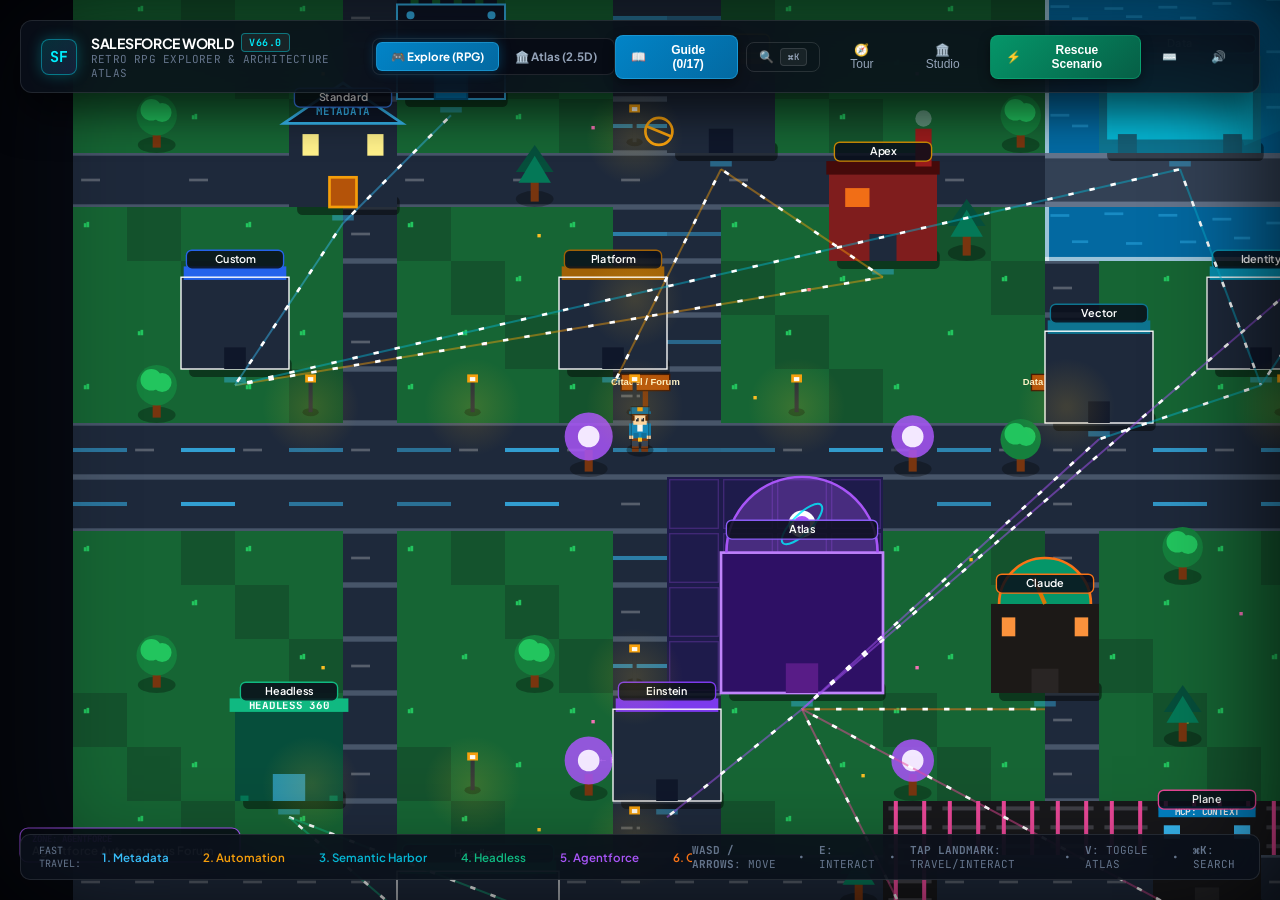
==== commit 4f0ccafa: "fix(rpg): centralize V shortcut, robust fast travel coordinates, gate isometric input, and clarify t" ====
--- a/standalone.html
+++ b/standalone.html
@@ -723,7 +723,7 @@
       <button data-target="b_mcp_context" class="district-jump-btn program-btn" style="color: #ec4899;">7. Dual MCPs</button>
     </div>
     <div style="display: flex; align-items: center; gap: 14px; font-size: 11px; color: #64748b; font-family: 'JetBrains Mono', monospace;">
-      <span><strong>WASD / ARROWS</strong>: MOVE</span> • <span><strong>E</strong>: INTERACT</span> • <span><strong>V</strong>: TOGGLE ATLAS</span> • <span><strong>⌘K</strong>: SEARCH</span>
+      <span><strong>WASD / ARROWS</strong>: MOVE</span> • <span><strong>E</strong>: INTERACT</span> • <span><strong>TAP LANDMARK</strong>: TRAVEL/INTERACT</span> • <span><strong>V</strong>: TOGGLE ATLAS</span> • <span><strong>⌘K</strong>: SEARCH</span>
     </div>
   </footer>
 
@@ -2189,6 +2189,7 @@
     this.selectedBuilding = null;
     this.activeFilter = 'all';
     this.showCallouts = true;
+    this.inputEnabled = false;
 
     this.initCanvasSize();
     this.centerCamera(true);
@@ -2248,10 +2249,19 @@
     return { gx, gy };
   }
 
+  setInputEnabled(enabled) {
+    this.inputEnabled = !!enabled;
+    if (!this.inputEnabled) {
+      this.camera.isDragging = false;
+      this.hoveredBuilding = null;
+    }
+  }
+
   bindEvents() {
     window.addEventListener('resize', () => this.initCanvasSize());
 
     this.canvas.addEventListener('mousedown', (e) => {
+      if (!this.inputEnabled) return;
       this.camera.isDragging = true;
       this.camera.dragStartX = e.clientX;
       this.camera.dragStartY = e.clientY;
@@ -2260,6 +2270,7 @@
     });
 
     window.addEventListener('mousemove', (e) => {
+      if (!this.inputEnabled) return;
       if (this.camera.isDragging) {
         const dx = e.clientX - this.camera.dragStartX;
         const dy = e.clientY - this.camera.dragStartY;
@@ -2276,6 +2287,7 @@
     });
 
     window.addEventListener('mouseup', (e) => {
+      if (!this.inputEnabled) return;
       if (this.camera.isDragging) {
         const dist = Math.hypot(e.clientX - this.camera.dragStartX, e.clientY - this.camera.dragStartY);
         this.camera.isDragging = false;
@@ -2289,6 +2301,7 @@
     });
 
     this.canvas.addEventListener('wheel', (e) => {
+      if (!this.inputEnabled) return;
       e.preventDefault();
       const zoomFactor = e.deltaY < 0 ? 1.14 : 0.88;
       const newZoom = Math.max(0.4, Math.min(2.5, this.camera.targetZoom * zoomFactor));
@@ -3943,6 +3956,7 @@
   }
 
   teleport(newX, newY) {
+    if (!Number.isFinite(newX) || !Number.isFinite(newY)) return;
     this.x = newX;
     this.y = newY;
     this.animFrame = 0;
@@ -5050,6 +5064,10 @@
       zoom: 1.35
     };
 
+    if (this.isoCanvas && typeof this.isoCanvas.setInputEnabled === 'function') {
+      this.isoCanvas.setInputEnabled(this.currentMode === 'atlas');
+    }
+
     this.bindEvents();
   }
 
@@ -5059,6 +5077,9 @@
     sfx.openModal();
 
     if (newMode === 'atlas') {
+      if (this.isoCanvas && typeof this.isoCanvas.setInputEnabled === 'function') {
+        this.isoCanvas.setInputEnabled(true);
+      }
       // Sync isometric camera to player's current grid position
       const gridX = Math.round(this.player.x / 40);
       const gridY = Math.round(this.player.y / 40);
@@ -5066,11 +5087,16 @@
       this.isoCanvas.camera.targetX = this.isoCanvas.width / 2 - centerScreen.x * this.isoCanvas.camera.targetZoom;
       this.isoCanvas.camera.targetY = this.isoCanvas.height / 2 - (centerScreen.y - 100) * this.isoCanvas.camera.targetZoom;
     } else {
+      if (this.isoCanvas && typeof this.isoCanvas.setInputEnabled === 'function') {
+        this.isoCanvas.setInputEnabled(false);
+      }
       // Sync player near selected isometric building if any
       if (this.isoCanvas.selectedBuilding) {
         const b = this.topDownWorld.buildings.find(item => item.id === this.isoCanvas.selectedBuilding.id);
-        if (b) {
+        if (b && Number.isFinite(b.entranceX) && Number.isFinite(b.entranceY)) {
           this.player.teleport(b.entranceX, b.entranceY);
+          this.rpgCamera.x = b.entranceX;
+          this.rpgCamera.y = b.entranceY;
         }
       }
     }
@@ -5085,39 +5111,48 @@
   }
 
   fastTravel(building) {
+    if (!building) return;
+    const bId = (typeof building === 'string') ? building : building.id;
+    const worldBuilding = this.topDownWorld.buildings.find(b => b.id === bId);
+    const catalogBuilding = (this.topDownWorld.catalog && this.topDownWorld.catalog.buildings.find(b => b.id === bId)) || building;
+
     if (this.currentMode === 'explore') {
-      this.player.teleport(building.entranceX, building.entranceY);
-      this.rpgCamera.x = building.entranceX;
-      this.rpgCamera.y = building.entranceY;
+      let targetX = worldBuilding ? worldBuilding.entranceX : building.entranceX;
+      let targetY = worldBuilding ? worldBuilding.entranceY : building.entranceY;
+
+      // Fallback computation if entrance coordinates are missing
+      if (!Number.isFinite(targetX) || !Number.isFinite(targetY)) {
+        if (catalogBuilding && Number.isFinite(catalogBuilding.gridX) && Number.isFinite(catalogBuilding.gridY)) {
+          const TILE_SIZE = 40;
+          const ww = (catalogBuilding.width || 2) * TILE_SIZE;
+          const wh = (catalogBuilding.height || 2) * TILE_SIZE;
+          targetX = catalogBuilding.gridX * TILE_SIZE + ww / 2;
+          targetY = catalogBuilding.gridY * TILE_SIZE + wh + 12;
+        }
+      }
+
+      if (Number.isFinite(targetX) && Number.isFinite(targetY)) {
+        this.player.teleport(targetX, targetY);
+        this.rpgCamera.x = targetX;
+        this.rpgCamera.y = targetY;
+      }
+
       sfx.pulse();
       // Discover if not already
-      this.fieldGuide.discover(building);
-      this.inspector.show(building);
+      if (catalogBuilding) {
+        this.fieldGuide.discover(catalogBuilding);
+        this.inspector.show(catalogBuilding);
+      }
     } else {
-      this.isoCanvas.focusBuilding(building.id);
-      this.inspector.show(building);
+      this.isoCanvas.focusBuilding(bId);
+      if (catalogBuilding) {
+        this.inspector.show(catalogBuilding);
+      }
     }
   }
 
   bindEvents() {
-    // Keyboard 'V' to toggle view modes, 'E' to interact with nearby building
-    window.addEventListener('keydown', (e) => {
-      if (e.target.tagName === 'INPUT' || e.target.tagName === 'TEXTAREA') return;
-
-      if (e.key === 'v' || e.key === 'V') {
-        this.toggleMode();
-      } else if (e.key === 'e' || e.key === 'E') {
-        if (this.currentMode === 'explore') {
-          const nearby = this.topDownWorld.getNearbyBuilding(this.player.x, this.player.y);
-          if (nearby) {
-            this.fieldGuide.discover(nearby);
-            this.inspector.show(nearby);
-          }
-        }
-      }
-    });
-
-    // Touch / Click on canvas in Explore mode to move toward target
+    // Touch / Click on canvas in Explore mode to travel to & interact with landmark
     this.canvas.addEventListener('click', (e) => {
       if (this.currentMode !== 'explore') return;
 
@@ -5129,9 +5164,12 @@
       const worldX = (clickScreenX - this.canvas.width / (2 * (window.devicePixelRatio || 1))) / this.rpgCamera.zoom + this.rpgCamera.x;
       const worldY = (clickScreenY - this.canvas.height / (2 * (window.devicePixelRatio || 1))) / this.rpgCamera.zoom + this.rpgCamera.y;
 
-      // Check if clicked near a building entrance
+      // Check if clicked near a building entrance or within its landmark footprint
       const b = this.topDownWorld.buildings.find(item => {
-        return Math.hypot(worldX - item.entranceX, worldY - item.entranceY) < 32;
+        const nearEntrance = Math.hypot(worldX - item.entranceX, worldY - item.entranceY) < 36;
+        const insideBounds = worldX >= item.worldX && worldX <= item.worldX + item.worldW &&
+                             worldY >= item.worldY && worldY <= item.worldY + item.worldH;
+        return nearEntrance || insideBounds;
       });
 
       if (b) {
@@ -6182,11 +6220,13 @@
         btnAtlas.classList.remove('active');
         if (draftingGrid) draftingGrid.style.display = 'none';
         if (programSelector) programSelector.style.display = 'none';
+        isoCanvas.setInputEnabled(false);
       } else {
         btnExplore.classList.remove('active');
         btnAtlas.classList.add('active');
         if (draftingGrid) draftingGrid.style.display = 'block';
         if (programSelector) programSelector.style.display = 'flex';
+        isoCanvas.setInputEnabled(true);
       }
     }
   });
@@ -6321,6 +6361,14 @@
       fieldGuide.show();
     } else if (e.key === 'v' || e.key === 'V') {
       atlasCoordinator.toggleMode();
+    } else if (e.key === 'e' || e.key === 'E') {
+      if (atlasCoordinator.currentMode === 'explore') {
+        const nearby = topDownWorld.getNearbyBuilding(player.x, player.y);
+        if (nearby) {
+          fieldGuide.discover(nearby);
+          inspector.show(nearby);
+        }
+      }
     } else if (e.key === 't' || e.key === 'T') {
       atlasCoordinator.setMode('atlas');
       if (guidedTour.isActive) {
@@ -6398,7 +6446,7 @@
           </div>
           <div style="display: flex; justify-content: space-between; align-items: center;">
             <span style="color: #cbd5e1;">Interact with Landmark / Open Dossier</span>
-            <span class="datum-tag" style="color: #00f0ff; border-color: #00f0ff;">E</span>
+            <span class="datum-tag" style="color: #00f0ff; border-color: #00f0ff;">E / Tap Landmark</span>
           </div>
           <div style="display: flex; justify-content: space-between; align-items: center;">
             <span style="color: #cbd5e1;">Toggle Mode (Explore RPG ↔ Atlas Masterplan)</span>
